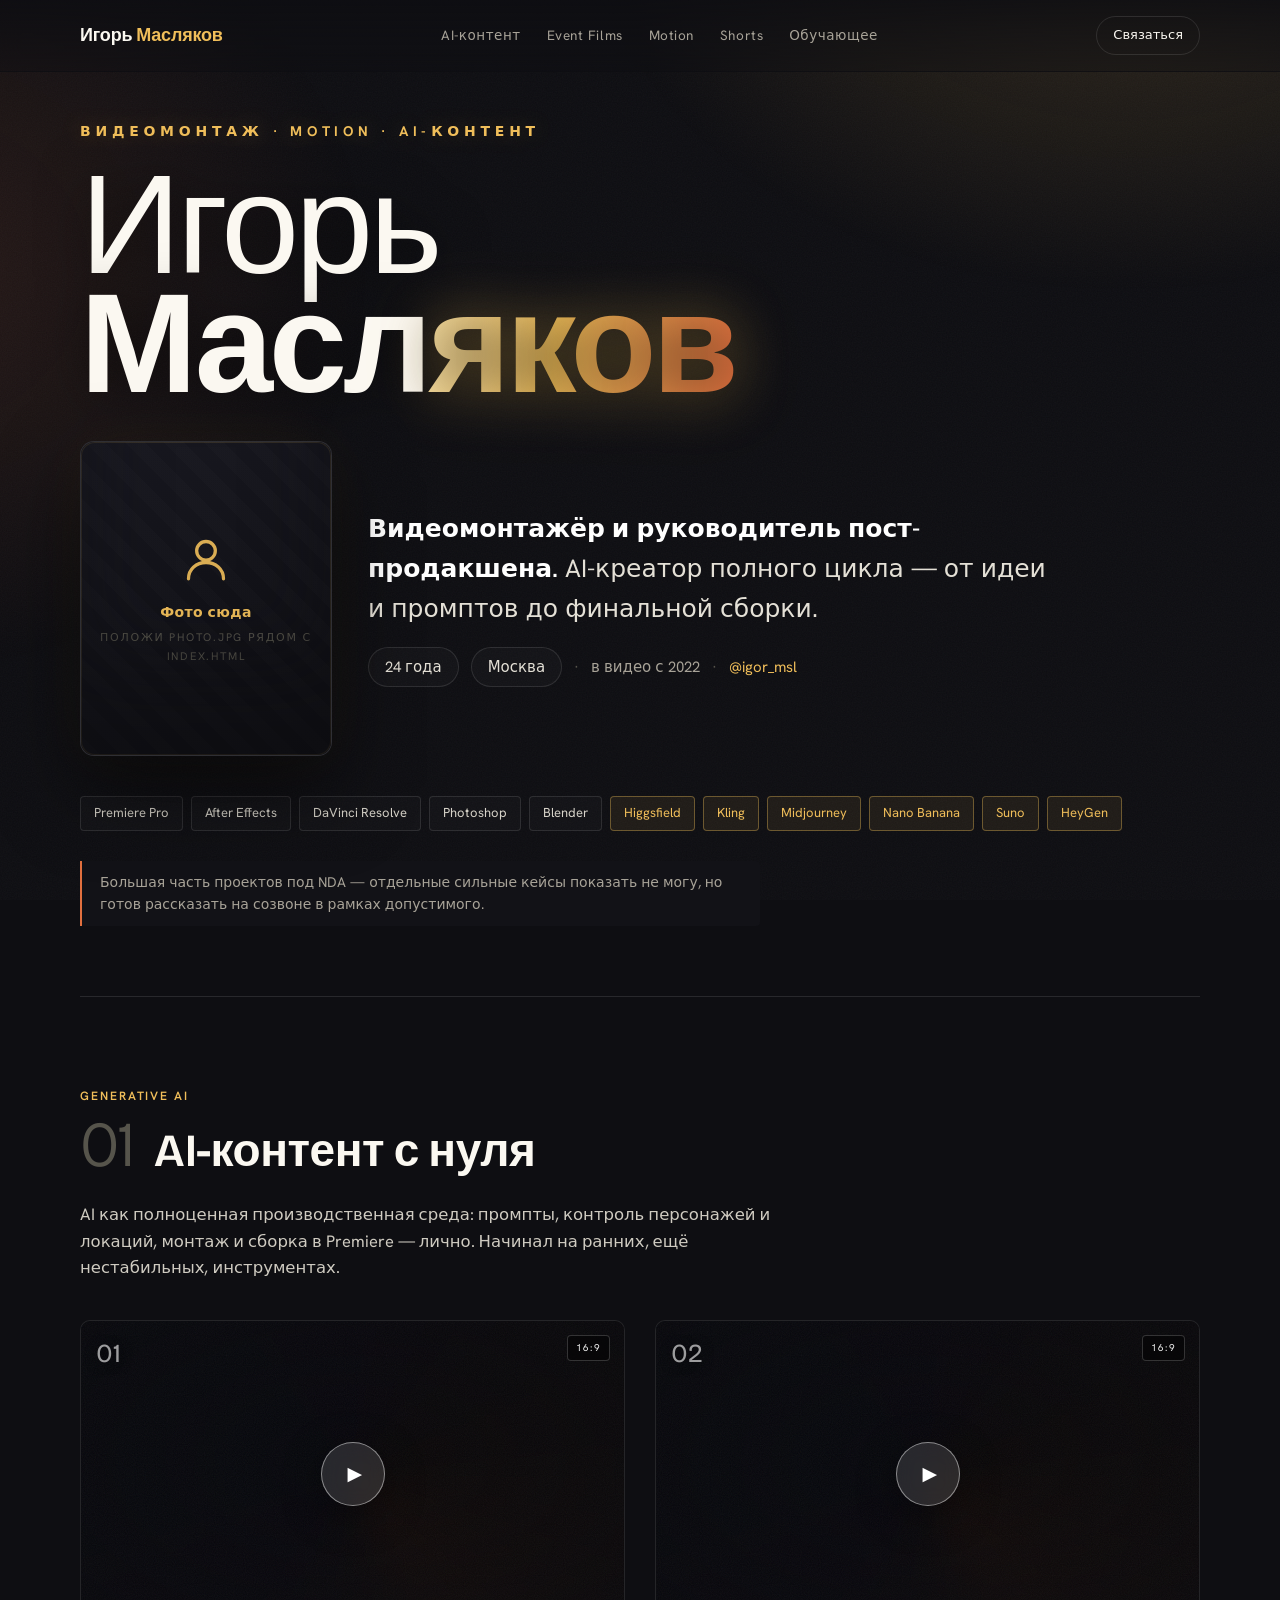
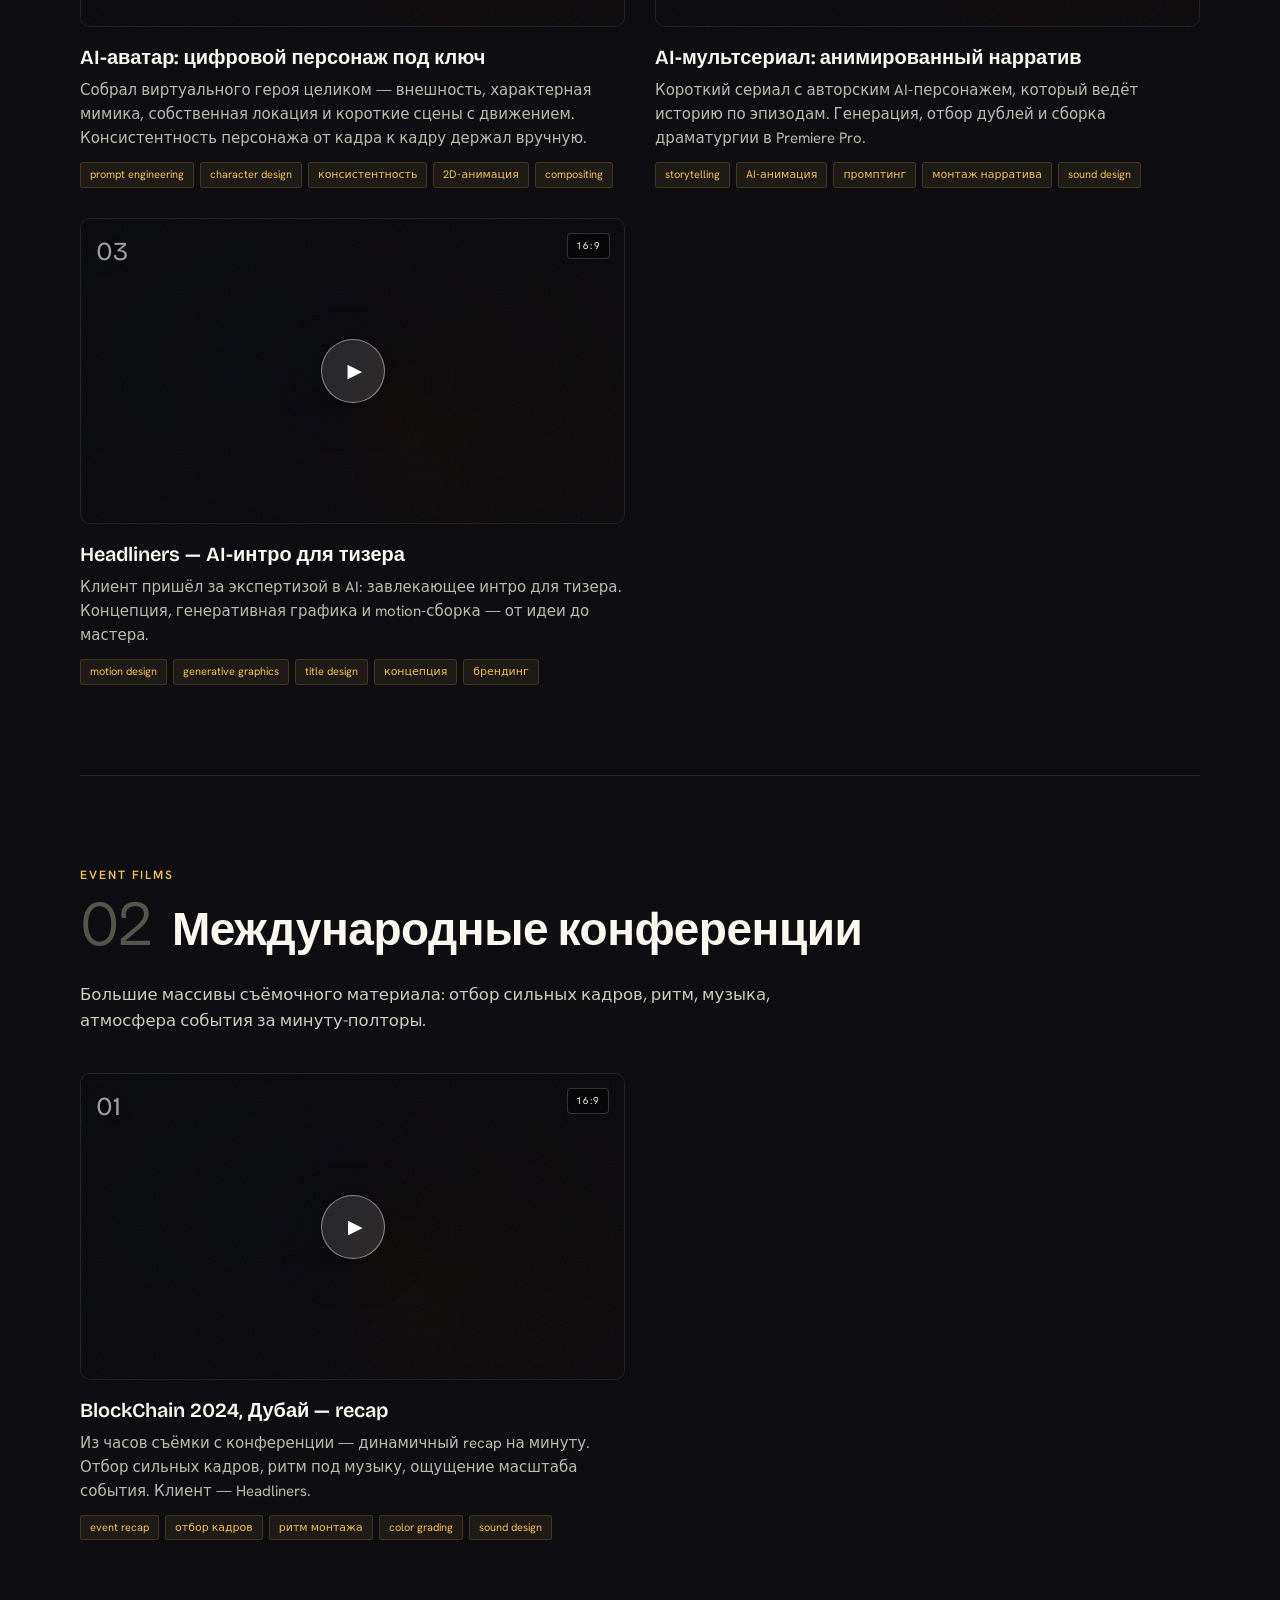
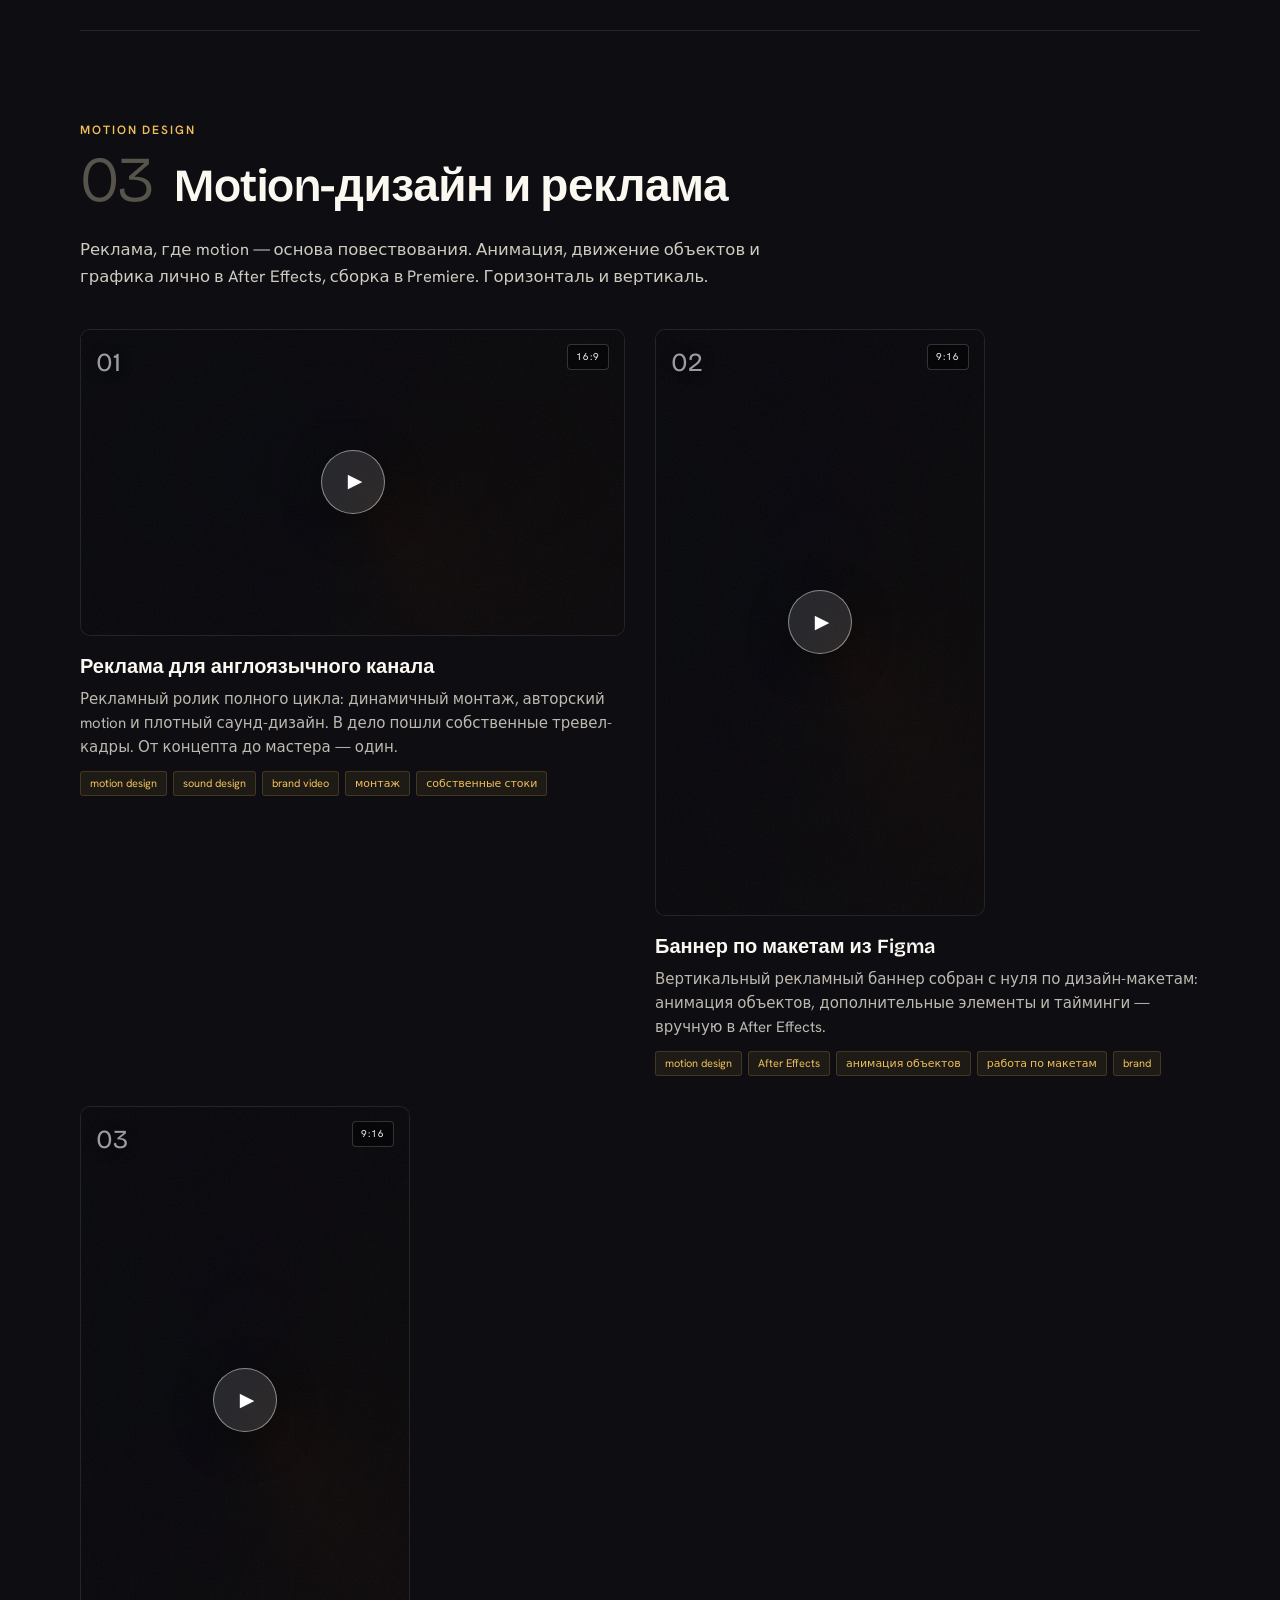
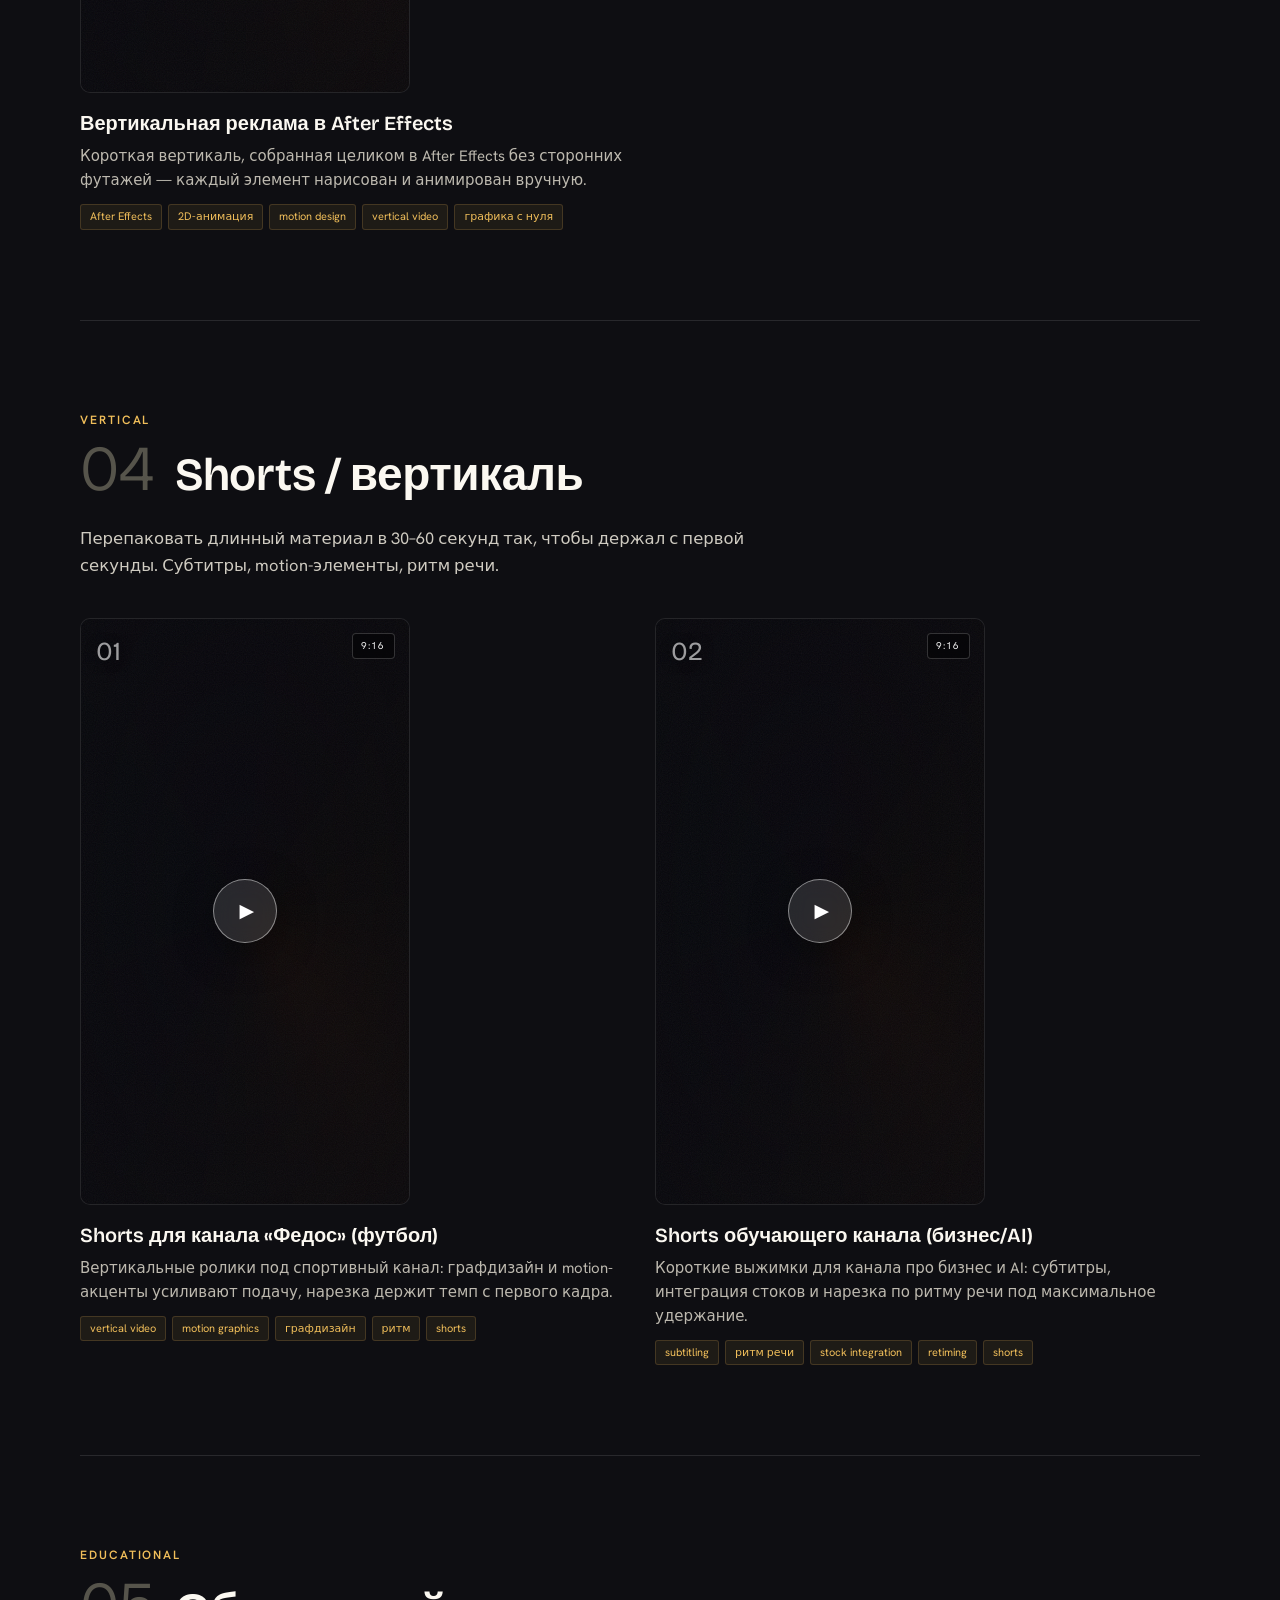
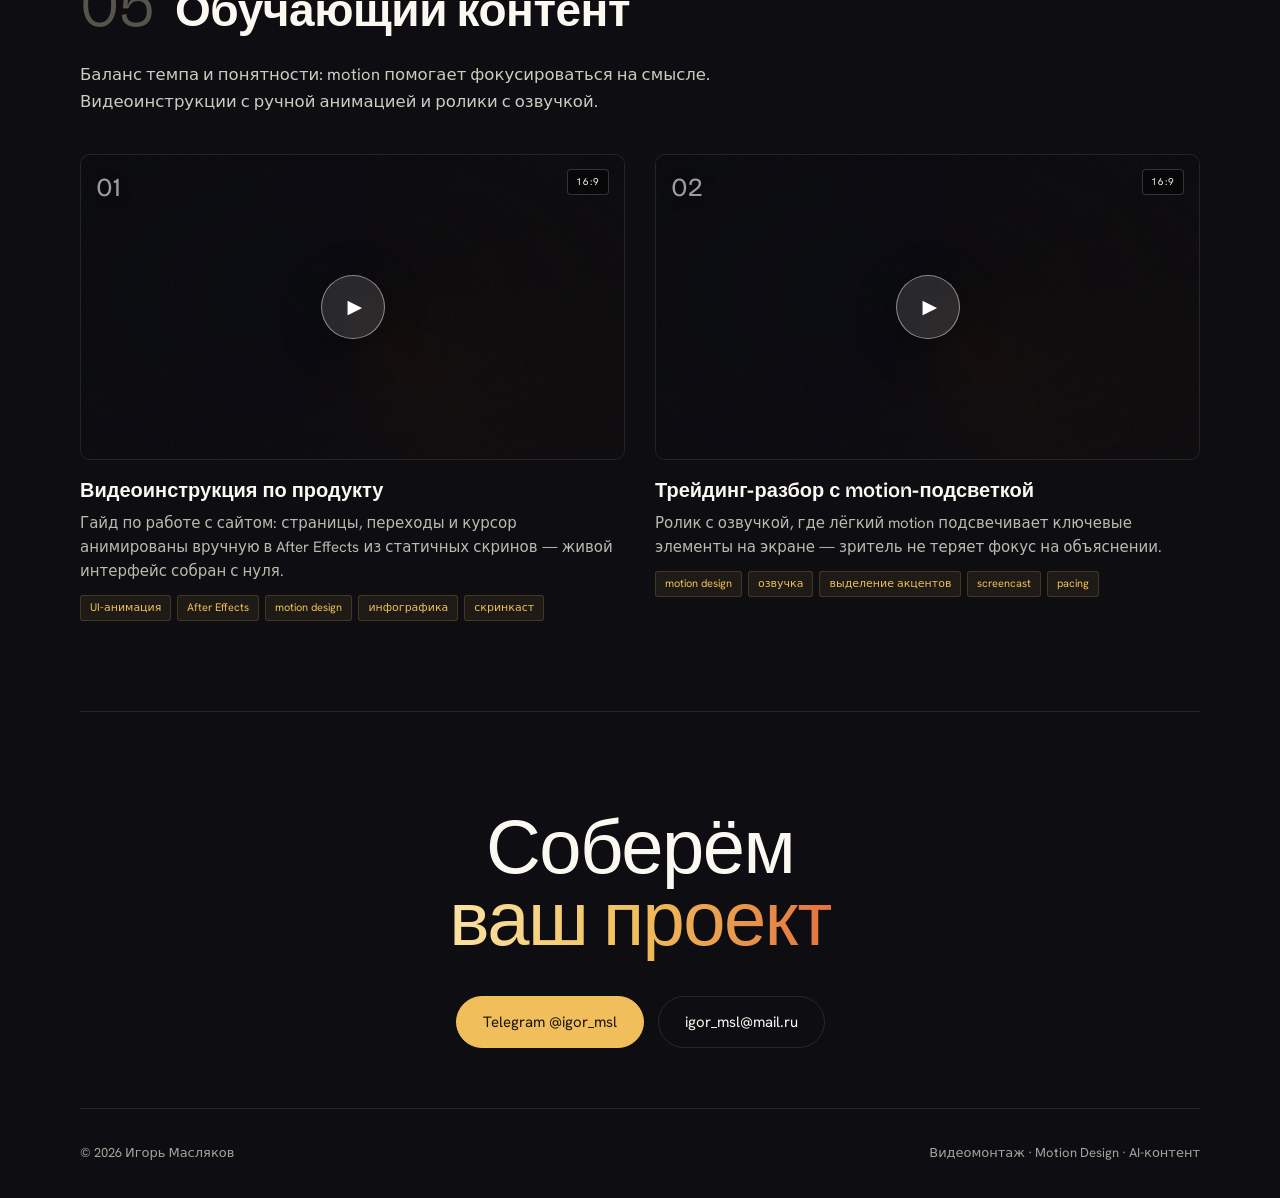
==== index.html @ f7483588 "Портфолио Игоря Маслякова — видеомонтаж, motion, AI Тёмная кинематографичная тема, VK-embed роликов " ====
<!DOCTYPE html>
<html lang="ru">
<head>
<meta charset="UTF-8">
<meta name="viewport" content="width=device-width, initial-scale=1.0">
<title>Игорь Масляков — Видеомонтаж · Motion · AI</title>
<meta name="description" content="Игорь Масляков — видеомонтажёр, руководитель пост-продакшена и AI-креатор. Showreel, AI-контент, motion-дизайн, event-films.">
<link rel="preconnect" href="https://fonts.googleapis.com">
<link rel="preconnect" href="https://fonts.gstatic.com" crossorigin>
<link href="https://fonts.googleapis.com/css2?family=Bricolage+Grotesque:opsz,wght@12..96,300..800&family=Hanken+Grotesk:wght@300;400;500;600;700&display=swap" rel="stylesheet">
<style>
  :root{
    --bg:#0E0E12; --bg2:#121217; --card:#15151b;
    --ink:#FBF8F1; --muted:#A8A398; --faint:#56544B;
    --gold:#F0BE5A; --ember:#E2703F; --line:rgba(255,255,255,.11);
    --disp:"Bricolage Grotesque",sans-serif; --sans:"Hanken Grotesk",system-ui,sans-serif;
  }
  *{margin:0;padding:0;box-sizing:border-box}
  html{scroll-behavior:smooth}
  body{background:var(--bg);color:var(--ink);font-family:var(--sans);line-height:1.6;overflow-x:hidden;-webkit-font-smoothing:antialiased}
  body::before{content:"";position:fixed;inset:0;z-index:0;pointer-events:none;
    background:radial-gradient(900px 640px at 88% -10%,rgba(240,190,90,.16),transparent 60%),radial-gradient(820px 700px at -8% 30%,rgba(226,112,63,.12),transparent 58%)}
  body::after{content:"";position:fixed;inset:0;z-index:1;pointer-events:none;opacity:.04;
    background-image:url("data:image/svg+xml,%3Csvg xmlns='http://www.w3.org/2000/svg' width='180' height='180'%3E%3Cfilter id='n'%3E%3CfeTurbulence type='fractalNoise' baseFrequency='.8' numOctaves='2'/%3E%3C/filter%3E%3Crect width='100%25' height='100%25' filter='url(%23n)'/%3E%3C/svg%3E")}
  .wrap{position:relative;z-index:2;max-width:1180px;margin:0 auto;padding:0 30px}
  a{color:inherit;text-decoration:none}

  /* nav */
  nav{position:fixed;top:0;left:0;right:0;z-index:30;backdrop-filter:blur(10px);
    background:linear-gradient(180deg,rgba(14,14,18,.86),rgba(14,14,18,.34));border-bottom:1px solid transparent;transition:.3s}
  nav.scrolled{border-bottom-color:var(--line);background:rgba(12,12,16,.9)}
  .nav-in{max-width:1180px;margin:0 auto;padding:16px 30px;display:flex;justify-content:space-between;align-items:center}
  .logo{font-family:var(--disp);font-weight:700;font-size:18px;letter-spacing:-.01em}
  .logo span{color:var(--gold)}
  .nav-links{display:flex;gap:26px;font-size:13.5px;letter-spacing:.04em;color:var(--muted)}
  .nav-links a{transition:.2s}.nav-links a:hover{color:var(--ink)}
  .nav-cta{font-size:13px;border:1px solid var(--line);padding:8px 16px;border-radius:100px;color:var(--ink);transition:.2s}
  .nav-cta:hover{background:var(--gold);color:#1a1407;border-color:var(--gold)}
  @media(max-width:780px){.nav-links{display:none}}

  /* hero */
  .hero{min-height:100vh;display:flex;flex-direction:column;justify-content:center;padding:120px 0 70px;position:relative}
  .eyebrow{font-size:14px;letter-spacing:.34em;text-transform:uppercase;color:var(--gold);font-weight:700;margin-bottom:26px;text-shadow:0 0 22px rgba(240,190,90,.3)}
  .name{font-family:var(--disp);font-weight:300;font-size:clamp(58px,11vw,150px);line-height:.84;letter-spacing:-.03em;text-shadow:0 4px 50px rgba(0,0,0,.5)}
  .name .b{display:block;font-weight:700}
  .name .b em{font-style:normal;background:linear-gradient(96deg,#FCE3A6,#F0BE5A 42%,#E2703F);-webkit-background-clip:text;background-clip:text;color:transparent;filter:drop-shadow(0 0 26px rgba(240,190,90,.4))}
  .role{margin-top:30px;font-size:clamp(18px,2.4vw,25px);color:#E4E0D6;max-width:680px}
  .role b{color:#fff;font-weight:600}
  .sub{margin-top:22px;display:flex;gap:12px;align-items:center;flex-wrap:wrap;font-size:15px;color:var(--muted)}
  .pill{border:1px solid var(--line);border-radius:100px;padding:7px 16px;color:#E4E0D6;background:rgba(255,255,255,.025)}
  .sep{color:var(--faint)}
  .stats{display:flex;gap:18px;flex-wrap:wrap;margin-top:46px}
  .stat{flex:1;min-width:200px;border:1px solid var(--line);border-left:2px solid var(--gold);border-radius:4px;padding:20px 22px;background:linear-gradient(180deg,rgba(255,255,255,.04),rgba(255,255,255,.005))}
  .stat .n{font-family:var(--disp);font-weight:700;font-size:40px;line-height:1;letter-spacing:-.02em}
  .stat .n span{background:linear-gradient(96deg,#FCE3A6,#F0BE5A);-webkit-background-clip:text;background-clip:text;color:transparent}
  .stat .c{margin-top:9px;font-size:14px;color:var(--muted);line-height:1.4}
  .tools{display:flex;flex-wrap:wrap;gap:8px;margin-top:40px}
  .tools .t{font-size:13px;color:#D6D2C8;border:1px solid var(--line);border-radius:4px;padding:6px 13px;background:rgba(255,255,255,.02)}
  .tools .t.ai{color:var(--gold);border-color:rgba(240,190,90,.36);background:rgba(240,190,90,.08)}

  /* portrait */
  .id-row{display:flex;gap:36px;align-items:center;margin-top:36px}
  @media(max-width:680px){.id-row{flex-direction:column;align-items:flex-start;gap:24px}}
  .hero-portrait{position:relative;flex:none;width:252px;aspect-ratio:4/5;border-radius:14px;overflow:hidden;
    border:1px solid var(--line);background:var(--card);
    box-shadow:0 34px 80px rgba(0,0,0,.55), 0 0 60px rgba(240,190,90,.06)}
  .hero-portrait::after{content:"";position:absolute;inset:0;z-index:3;pointer-events:none;border-radius:14px;
    box-shadow:inset 0 -90px 80px rgba(14,14,18,.5), inset 0 0 0 1px rgba(240,190,90,.13)}
  .hero-portrait img{position:absolute;inset:0;z-index:2;width:100%;height:100%;object-fit:cover}
  .portrait-ph{position:absolute;inset:0;z-index:1;display:flex;flex-direction:column;align-items:center;justify-content:center;gap:14px;
    background:repeating-linear-gradient(45deg,rgba(255,255,255,.013) 0 14px,transparent 14px 28px),linear-gradient(160deg,#181820,#0d0d11)}
  .portrait-ph svg{width:56px;height:56px;stroke:var(--gold);opacity:.9}
  .portrait-ph .pl{text-align:center;font-size:11px;letter-spacing:.16em;text-transform:uppercase;color:var(--faint);line-height:1.7}
  .portrait-ph .pl b{display:block;color:var(--gold);font-weight:600;letter-spacing:.03em;text-transform:none;font-size:14px;margin-bottom:3px}
  .id-meta{flex:1}
  .id-meta .role{margin-top:0}
  .id-meta .sub{margin-top:18px}

  /* sections */
  .section{padding:90px 0;border-top:1px solid var(--line)}
  .sec-head{display:flex;align-items:baseline;gap:20px;margin-bottom:14px}
  .sec-num{font-family:var(--disp);font-weight:300;font-size:clamp(34px,6vw,64px);color:var(--faint);line-height:.8}
  .sec-title{font-family:var(--disp);font-weight:600;font-size:clamp(26px,4.4vw,46px);letter-spacing:-.01em}
  .sec-desc{color:#CFCBC1;max-width:720px;font-size:16.5px;margin-bottom:40px}
  .sec-cat{font-size:12px;letter-spacing:.16em;text-transform:uppercase;color:var(--gold);margin-bottom:8px;font-weight:600}

  /* work grid */
  .grid{display:grid;grid-template-columns:repeat(2,1fr);gap:30px}
  @media(max-width:780px){.grid{grid-template-columns:1fr}}
  .work{display:flex;flex-direction:column}
  .work.tall{grid-row:span 1}
  .frame{position:relative;border:1px solid var(--line);border-radius:10px;overflow:hidden;background:#0a0a0e;aspect-ratio:16/9}
  .frame.v{aspect-ratio:9/16;max-width:330px}
  .frame iframe{position:absolute;inset:0;width:100%;height:100%;border:0;z-index:7}
  /* premium placeholder — Aurora + живой ambient-клип, видно что там видео */
  .frame .amb{position:absolute;inset:0;z-index:1;width:100%;height:100%;object-fit:cover;opacity:.62;filter:saturate(1.05) contrast(1.02)}
  .frame .aurora{position:absolute;inset:-45%;z-index:2;filter:saturate(1.35) blur(12px);opacity:.55;mix-blend-mode:soft-light;
    background:conic-gradient(from 0deg at 50% 50%,#3a2150,#6a3a20,#b8823a,#3a2150,#1e3a52,#3a2150);animation:spin 17s linear infinite}
  .frame .veil{position:absolute;inset:0;z-index:3;background:radial-gradient(72% 72% at 50% 46%,transparent,rgba(8,8,12,.66))}
  .frame .grain{position:absolute;inset:0;z-index:4;pointer-events:none;opacity:.06;
    background-image:url("data:image/svg+xml,%3Csvg xmlns='http://www.w3.org/2000/svg' width='160' height='160'%3E%3Cfilter id='n'%3E%3CfeTurbulence type='fractalNoise' baseFrequency='.9' numOctaves='2'/%3E%3C/filter%3E%3Crect width='100%25' height='100%25' filter='url(%23n)'/%3E%3C/svg%3E")}
  .frame .pnum{position:absolute;top:12px;left:15px;z-index:5;font-family:var(--disp);font-size:26px;color:rgba(255,255,255,.6);text-shadow:0 2px 12px rgba(0,0,0,.55)}
  .frame .badge{position:absolute;top:14px;right:14px;z-index:5;display:flex;gap:6px}
  .frame .badge span{font-size:10px;letter-spacing:.12em;text-transform:uppercase;color:#eee;background:rgba(0,0,0,.42);backdrop-filter:blur(6px);border:1px solid rgba(255,255,255,.18);padding:4px 8px;border-radius:4px}
  .frame .badge .q{color:var(--gold);border-color:rgba(240,190,90,.42)}
  .frame .play{position:absolute;top:50%;left:50%;transform:translate(-50%,-50%);z-index:5}
  .frame .play .ring{width:64px;height:64px;border-radius:50%;display:grid;place-items:center;
    background:rgba(255,255,255,.12);backdrop-filter:blur(10px);border:1px solid rgba(255,255,255,.46);box-shadow:0 10px 40px rgba(0,0,0,.4);transition:.4s}
  .frame .play .tri{color:#fff;font-size:19px;margin-left:4px}
  .work:hover .frame .play .ring{transform:scale(1.08);box-shadow:0 12px 52px rgba(240,190,90,.38);border-color:rgba(240,190,90,.72)}
  @keyframes spin{to{transform:rotate(1turn)}}
  .w-title{font-family:var(--disp);font-weight:600;font-size:20px;margin-top:18px;line-height:1.25}
  .w-note{color:#BDB9AF;font-size:15px;margin-top:8px}
  .w-tags{display:flex;flex-wrap:wrap;gap:6px;margin-top:12px}
  .w-tags span{font-size:11px;color:var(--gold);background:rgba(240,190,90,.07);border:1px solid rgba(240,190,90,.18);padding:3px 9px;border-radius:3px}

  /* contact */
  .contact{padding:100px 0 60px;border-top:1px solid var(--line);text-align:center}
  .contact .big{font-family:var(--disp);font-weight:300;font-size:clamp(34px,7vw,76px);line-height:.95;letter-spacing:-.02em}
  .contact .big em{font-style:normal;background:linear-gradient(96deg,#FCE3A6,#F0BE5A,#E2703F);-webkit-background-clip:text;background-clip:text;color:transparent}
  .contact .links{display:flex;gap:14px;justify-content:center;flex-wrap:wrap;margin-top:40px}
  .contact .links a{border:1px solid var(--line);border-radius:100px;padding:13px 26px;font-size:15px;transition:.2s}
  .contact .links a:hover{background:var(--ink);color:#111;border-color:var(--ink)}
  .contact .links a.primary{background:var(--gold);color:#1a1407;border-color:var(--gold)}
  .contact .links a.primary:hover{filter:brightness(1.08)}
  footer{padding:34px 0;border-top:1px solid var(--line);display:flex;justify-content:space-between;flex-wrap:wrap;gap:12px;color:var(--muted);font-size:13px}

  /* reveal */
  .rv{opacity:0;transform:translateY(26px);transition:opacity .7s ease,transform .7s ease}
  .rv.in{opacity:1;transform:none}
  .nda{margin-top:30px;font-size:14px;color:var(--muted);border-left:2px solid var(--ember);padding:10px 18px;background:var(--bg2);border-radius:0 4px 4px 0;max-width:680px}
</style>
</head>
<body>

<nav id="nav">
  <div class="nav-in">
    <a href="#top" class="logo">Игорь <span>Масляков</span></a>
    <div class="nav-links">
      <a href="#ai">AI-контент</a>
      <a href="#event">Event Films</a>
      <a href="#motion">Motion</a>
      <a href="#shorts">Shorts</a>
      <a href="#edu">Обучающее</a>
    </div>
    <a href="#contact" class="nav-cta">Связаться</a>
  </div>
</nav>

<div class="wrap" id="top">

  <!-- ============ HERO ============ -->
  <header class="hero">
    <div class="eyebrow rv">Видеомонтаж · Motion · AI-контент</div>
    <h1 class="name rv">Игорь<span class="b">Масл<em>яков</em></span></h1>
    <div class="id-row rv">
      <div class="hero-portrait">
        <img src="photo.jpg" alt="Игорь Масляков" onerror="this.style.display='none'">
        <div class="portrait-ph">
          <svg viewBox="0 0 24 24" fill="none" stroke-width="1.4" stroke-linecap="round" stroke-linejoin="round"><circle cx="12" cy="8.5" r="4"/><path d="M4.5 20.5c0-4.2 3.4-7 7.5-7s7.5 2.8 7.5 7"/></svg>
          <div class="pl"><b>Фото сюда</b>положи photo.jpg рядом с index.html</div>
        </div>
      </div>
      <div class="id-meta">
        <p class="role"><b>Видеомонтажёр и руководитель пост-продакшена.</b> AI-креатор полного цикла — от идеи и промптов до финальной сборки.</p>
        <div class="sub">
          <span class="pill">24 года</span>
          <span class="pill">Москва</span>
          <span class="sep">·</span><span>в видео с 2022</span>
          <span class="sep">·</span><a href="https://t.me/igor_msl" target="_blank" rel="noopener" style="color:var(--gold)">@igor_msl</a>
        </div>
      </div>
    </div>
    <div class="tools rv">
      <span class="t">Premiere Pro</span><span class="t">After Effects</span><span class="t">DaVinci Resolve</span><span class="t">Photoshop</span><span class="t">Blender</span>
      <span class="t ai">Higgsfield</span><span class="t ai">Kling</span><span class="t ai">Midjourney</span><span class="t ai">Nano Banana</span><span class="t ai">Suno</span><span class="t ai">HeyGen</span>
    </div>
    <div class="nda rv">Большая часть проектов под NDA — отдельные сильные кейсы показать не могу, но готов рассказать на созвоне в рамках допустимого.</div>
  </header>

  <main id="work-root"></main>

  <!-- ============ CONTACT ============ -->
  <section class="contact rv" id="contact">
    <div class="big">Соберём<br><em>ваш проект</em></div>
    <div class="links">
      <a href="https://t.me/igor_msl" class="primary" target="_blank">Telegram @igor_msl</a>
      <a href="mailto:igor_msl@mail.ru">igor_msl@mail.ru</a>
    </div>
  </section>

  <footer>
    <span>© 2026 Игорь Масляков</span>
    <span>Видеомонтаж · Motion Design · AI-контент</span>
  </footer>
</div>

<script>
/* ============================================================
   КАК ПОДСТАВИТЬ СВОИ ВИДЕО:
   У каждой работы есть поле  vk: ''
   Возьми ссылку VK-клипа vkvideo.ru/clip-202210095_XXXX — нужны последние ЦИФРЫ XXXX
   (пример: clip-202210095_456239027 → 456239027)
   и впиши их в кавычки:  vk: '456239027'
   Пустое поле = красивая заглушка с кнопкой ▶.
   ============================================================ */
const CLIPS = ['clips/1.mp4']; // добавить остальные: 'clips/2.mp4','clips/3.mp4'... когда файлы будут на VPS
const rndClip = () => CLIPS[Math.floor(Math.random()*CLIPS.length)];
const VK_OID = '-202210095'; // владелец VK-клипов (группа CMSL)
const SECTIONS = [
  { id:'ai', num:'01', cat:'Generative AI', title:'AI-контент с нуля',
    desc:'AI как полноценная производственная среда: промпты, контроль персонажей и локаций, монтаж и сборка в Premiere — лично. Начинал на ранних, ещё нестабильных, инструментах.',
    works:[
      {num:'01', title:'AI-аватар: цифровой персонаж под ключ', note:'Собрал виртуального героя целиком — внешность, характерная мимика, собственная локация и короткие сцены с движением. Консистентность персонажа от кадра к кадру держал вручную.', fmt:'16:9', vk:'456239027', tags:['prompt engineering','character design','консистентность','2D-анимация','compositing']},
      {num:'02', title:'AI-мультсериал: анимированный нарратив', note:'Короткий сериал с авторским AI-персонажем, который ведёт историю по эпизодам. Генерация, отбор дублей и сборка драматургии в Premiere Pro.', fmt:'16:9', vk:'456239031', tags:['storytelling','AI-анимация','промптинг','монтаж нарратива','sound design']},
      {num:'03', title:'Headliners — AI-интро для тизера', note:'Клиент пришёл за экспертизой в AI: завлекающее интро для тизера. Концепция, генеративная графика и motion-сборка — от идеи до мастера.', fmt:'16:9', vk:'456239034', tags:['motion design','generative graphics','title design','концепция','брендинг']},
    ]},
  { id:'event', num:'02', cat:'Event Films', title:'Международные конференции',
    desc:'Большие массивы съёмочного материала: отбор сильных кадров, ритм, музыка, атмосфера события за минуту-полторы.',
    works:[
      {num:'01', title:'BlockChain 2024, Дубай — recap', note:'Из часов съёмки с конференции — динамичный recap на минуту. Отбор сильных кадров, ритм под музыку, ощущение масштаба события. Клиент — Headliners.', fmt:'16:9', vk:'456239019', tags:['event recap','отбор кадров','ритм монтажа','color grading','sound design']},
    ]},
  { id:'motion', num:'03', cat:'Motion Design', title:'Motion-дизайн и реклама',
    desc:'Реклама, где motion — основа повествования. Анимация, движение объектов и графика лично в After Effects, сборка в Premiere. Горизонталь и вертикаль.',
    works:[
      {num:'01', title:'Реклама для англоязычного канала', note:'Рекламный ролик полного цикла: динамичный монтаж, авторский motion и плотный саунд-дизайн. В дело пошли собственные тревел-кадры. От концепта до мастера — один.', fmt:'16:9', vk:'456239032', tags:['motion design','sound design','brand video','монтаж','собственные стоки']},
      {num:'02', title:'Баннер по макетам из Figma', note:'Вертикальный рекламный баннер собран с нуля по дизайн-макетам: анимация объектов, дополнительные элементы и тайминги — вручную в After Effects.', fmt:'9:16', vk:'456239026', tags:['motion design','After Effects','анимация объектов','работа по макетам','brand']},
      {num:'03', title:'Вертикальная реклама в After Effects', note:'Короткая вертикаль, собранная целиком в After Effects без сторонних футажей — каждый элемент нарисован и анимирован вручную.', fmt:'9:16', vk:'456239024', tags:['After Effects','2D-анимация','motion design','vertical video','графика с нуля']},
    ]},
  { id:'shorts', num:'04', cat:'Vertical', title:'Shorts / вертикаль',
    desc:'Перепаковать длинный материал в 30–60 секунд так, чтобы держал с первой секунды. Субтитры, motion-элементы, ритм речи.',
    works:[
      {num:'01', title:'Shorts для канала «Федос» (футбол)', note:'Вертикальные ролики под спортивный канал: графдизайн и motion-акценты усиливают подачу, нарезка держит темп с первого кадра.', fmt:'9:16', vk:'456239037', tags:['vertical video','motion graphics','графдизайн','ритм','shorts']},
      {num:'02', title:'Shorts обучающего канала (бизнес/AI)', note:'Короткие выжимки для канала про бизнес и AI: субтитры, интеграция стоков и нарезка по ритму речи под максимальное удержание.', fmt:'9:16', vk:'456239025', tags:['subtitling','ритм речи','stock integration','retiming','shorts']},
    ]},
  { id:'edu', num:'05', cat:'Educational', title:'Обучающий контент',
    desc:'Баланс темпа и понятности: motion помогает фокусироваться на смысле. Видеоинструкции с ручной анимацией и ролики с озвучкой.',
    works:[
      {num:'01', title:'Видеоинструкция по продукту', note:'Гайд по работе с сайтом: страницы, переходы и курсор анимированы вручную в After Effects из статичных скринов — живой интерфейс собран с нуля.', fmt:'16:9', vk:'456239036', tags:['UI-анимация','After Effects','motion design','инфографика','скринкаст']},
      {num:'02', title:'Трейдинг-разбор с motion-подсветкой', note:'Ролик с озвучкой, где лёгкий motion подсвечивает ключевые элементы на экране — зритель не теряет фокус на объяснении.', fmt:'16:9', vk:'456239018', tags:['motion design','озвучка','выделение акцентов','screencast','pacing']},
    ]},
];

function media(w){
  const v = (w.fmt==='9:16') ? ' v' : '';
  if(w.vimeo){
    return `<div class="frame${v}"><iframe src="https://player.vimeo.com/video/${w.vimeo}?title=0&byline=0&portrait=0&dnt=1" allow="autoplay; fullscreen; picture-in-picture" allowfullscreen loading="lazy"></iframe></div>`;
  }
  return `<div class="frame ph${v}" data-vk="${w.vk||''}">
    <video class="amb" src="${rndClip()}" autoplay muted loop playsinline preload="metadata"></video>
    <div class="aurora"></div><div class="veil"></div><div class="grain"></div>
    <span class="pnum">${w.num}</span>
    <div class="badge"><span>${w.fmt}</span></div>
    <div class="play"><div class="ring"><span class="tri">▶</span></div></div>
  </div>`;
}
function workCard(w){
  return `<article class="work rv">${media(w)}<h3 class="w-title">${w.title}</h3><p class="w-note">${w.note}</p><div class="w-tags">${w.tags.map(t=>`<span>${t}</span>`).join('')}</div></article>`;
}
function sectionHtml(s){
  return `<section class="section" id="${s.id}">
    <div class="sec-cat rv">${s.cat}</div>
    <div class="sec-head rv"><span class="sec-num">${s.num}</span><h2 class="sec-title">${s.title}</h2></div>
    <p class="sec-desc rv">${s.desc}</p>
    <div class="grid">${s.works.map(workCard).join('')}</div>
  </section>`;
}
document.getElementById('work-root').innerHTML = SECTIONS.map(sectionHtml).join('');

/* ambient clips — крутятся как муteд-гифки; вне зоны видимости пауза (производительность) */
const vio=new IntersectionObserver(es=>es.forEach(e=>{const v=e.target;if(e.isIntersecting){v.play().catch(()=>{})}else{v.pause()}}),{threshold:0,rootMargin:'400px 0px'});
document.querySelectorAll('video.amb').forEach(v=>vio.observe(v));

/* клик по карточке — в этой же рамке открывается VK-ролик (автоплей, со звуком) */
document.querySelectorAll('.frame.ph[data-vk]').forEach(f=>{
  const id=f.getAttribute('data-vk'); if(!id){return;}
  f.style.cursor='pointer';
  f.addEventListener('click',()=>{
    const a=f.querySelector('video.amb'); if(a){a.pause();}
    f.innerHTML='<iframe src="https://vk.com/video_ext.php?oid='+VK_OID+'&id='+id+'&hd=2&autoplay=1" allow="autoplay; encrypted-media; fullscreen; picture-in-picture" allowfullscreen frameborder="0" style="position:absolute;inset:0;width:100%;height:100%;border:0;z-index:9"></iframe>';
  },{once:true});
});

/* nav scroll state */
const nav=document.getElementById('nav');
addEventListener('scroll',()=>{nav.classList.toggle('scrolled',scrollY>40)});

/* reveal on scroll */
const io=new IntersectionObserver(es=>es.forEach(e=>{if(e.isIntersecting){e.target.classList.add('in');io.unobserve(e.target)}}),{threshold:.12});
document.querySelectorAll('.rv').forEach((el,i)=>{io.observe(el)});
/* stagger hero */
document.querySelectorAll('.hero .rv').forEach((el,i)=>{el.style.transitionDelay=(i*0.08)+'s'});
</script>
</body>
</html>
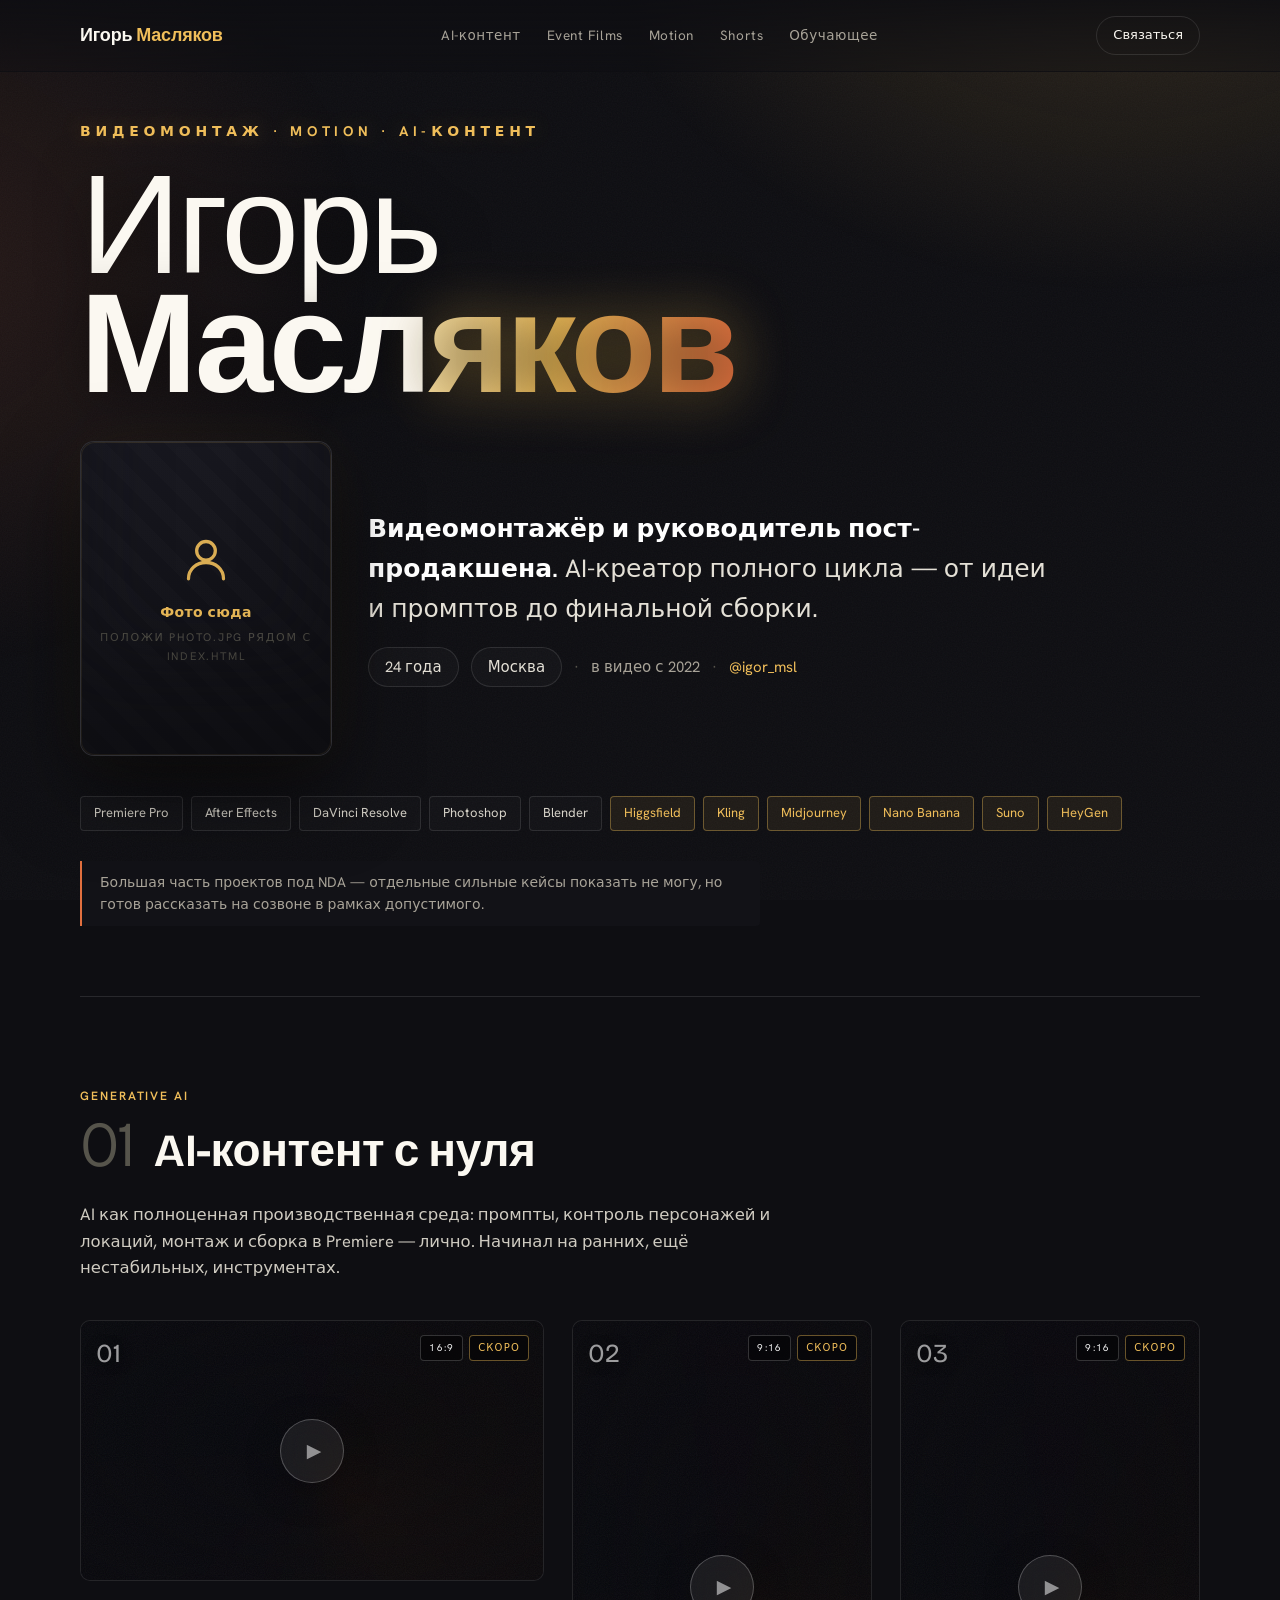
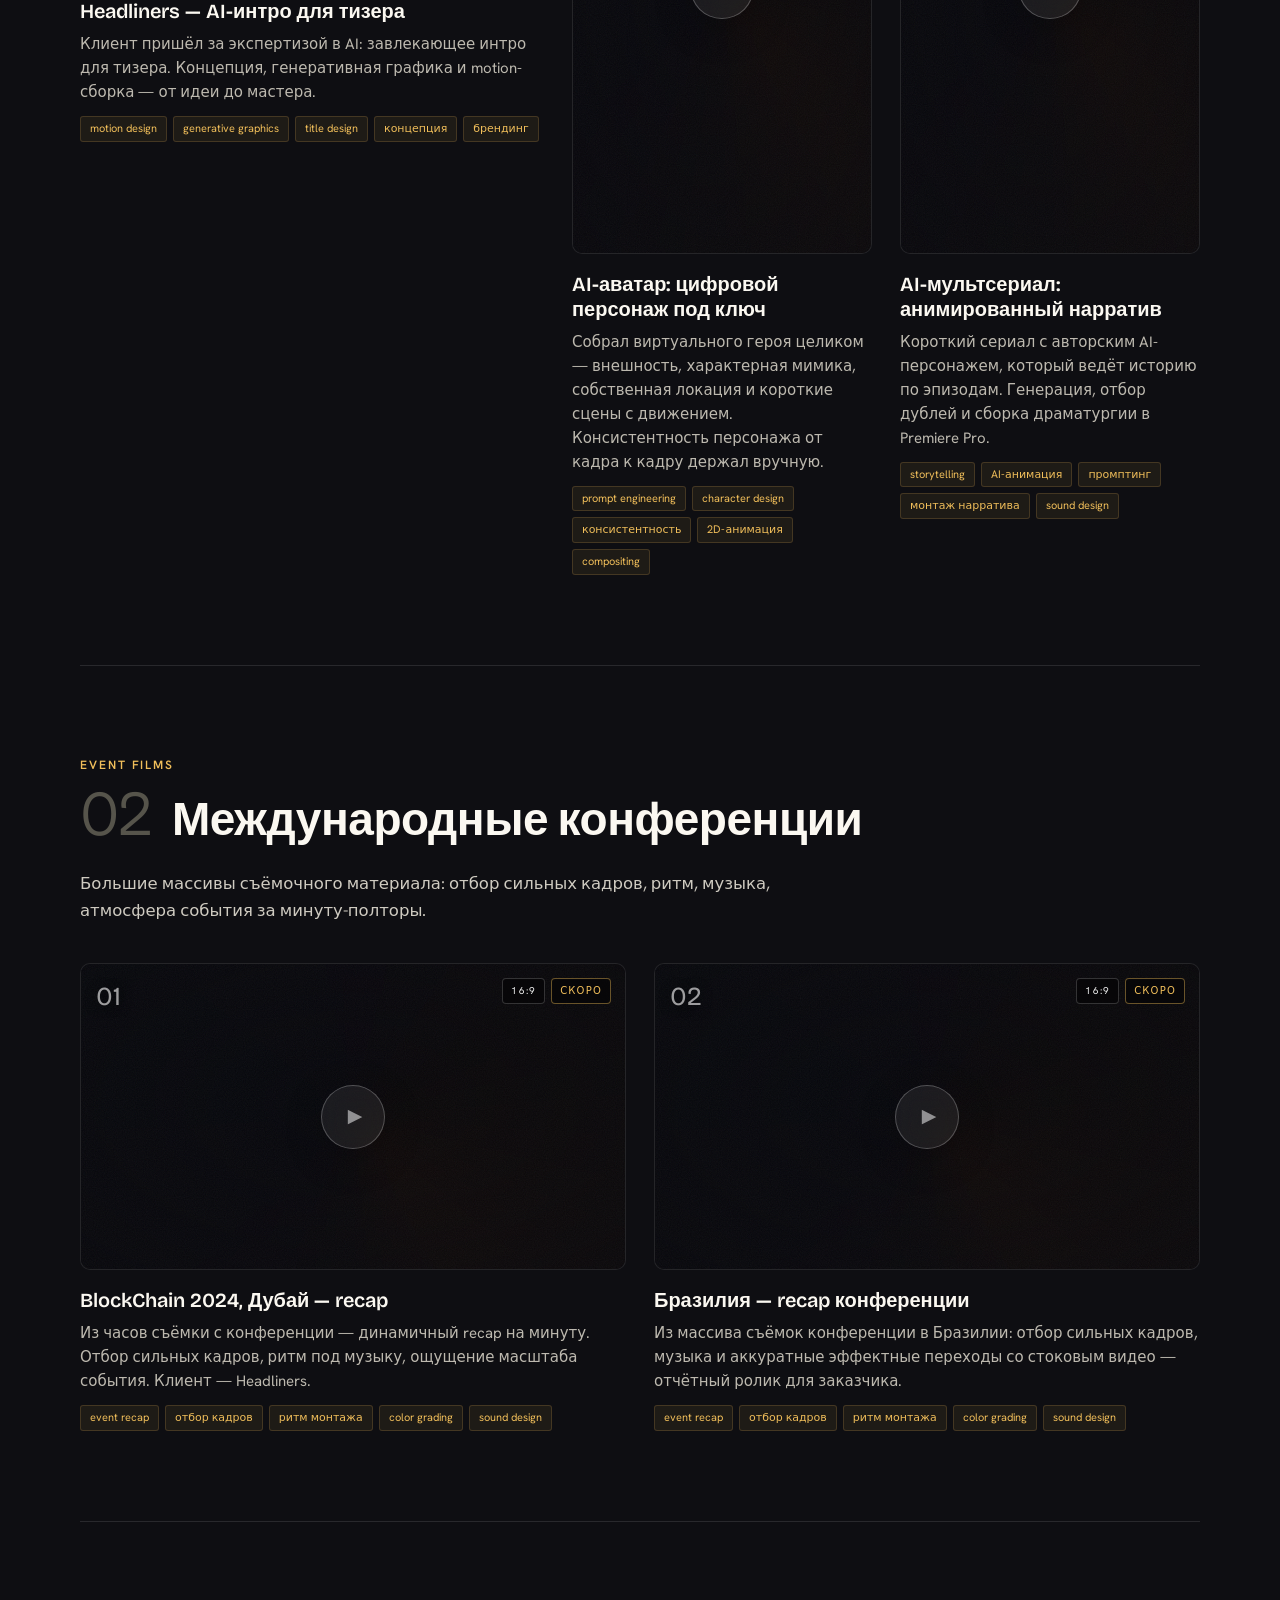
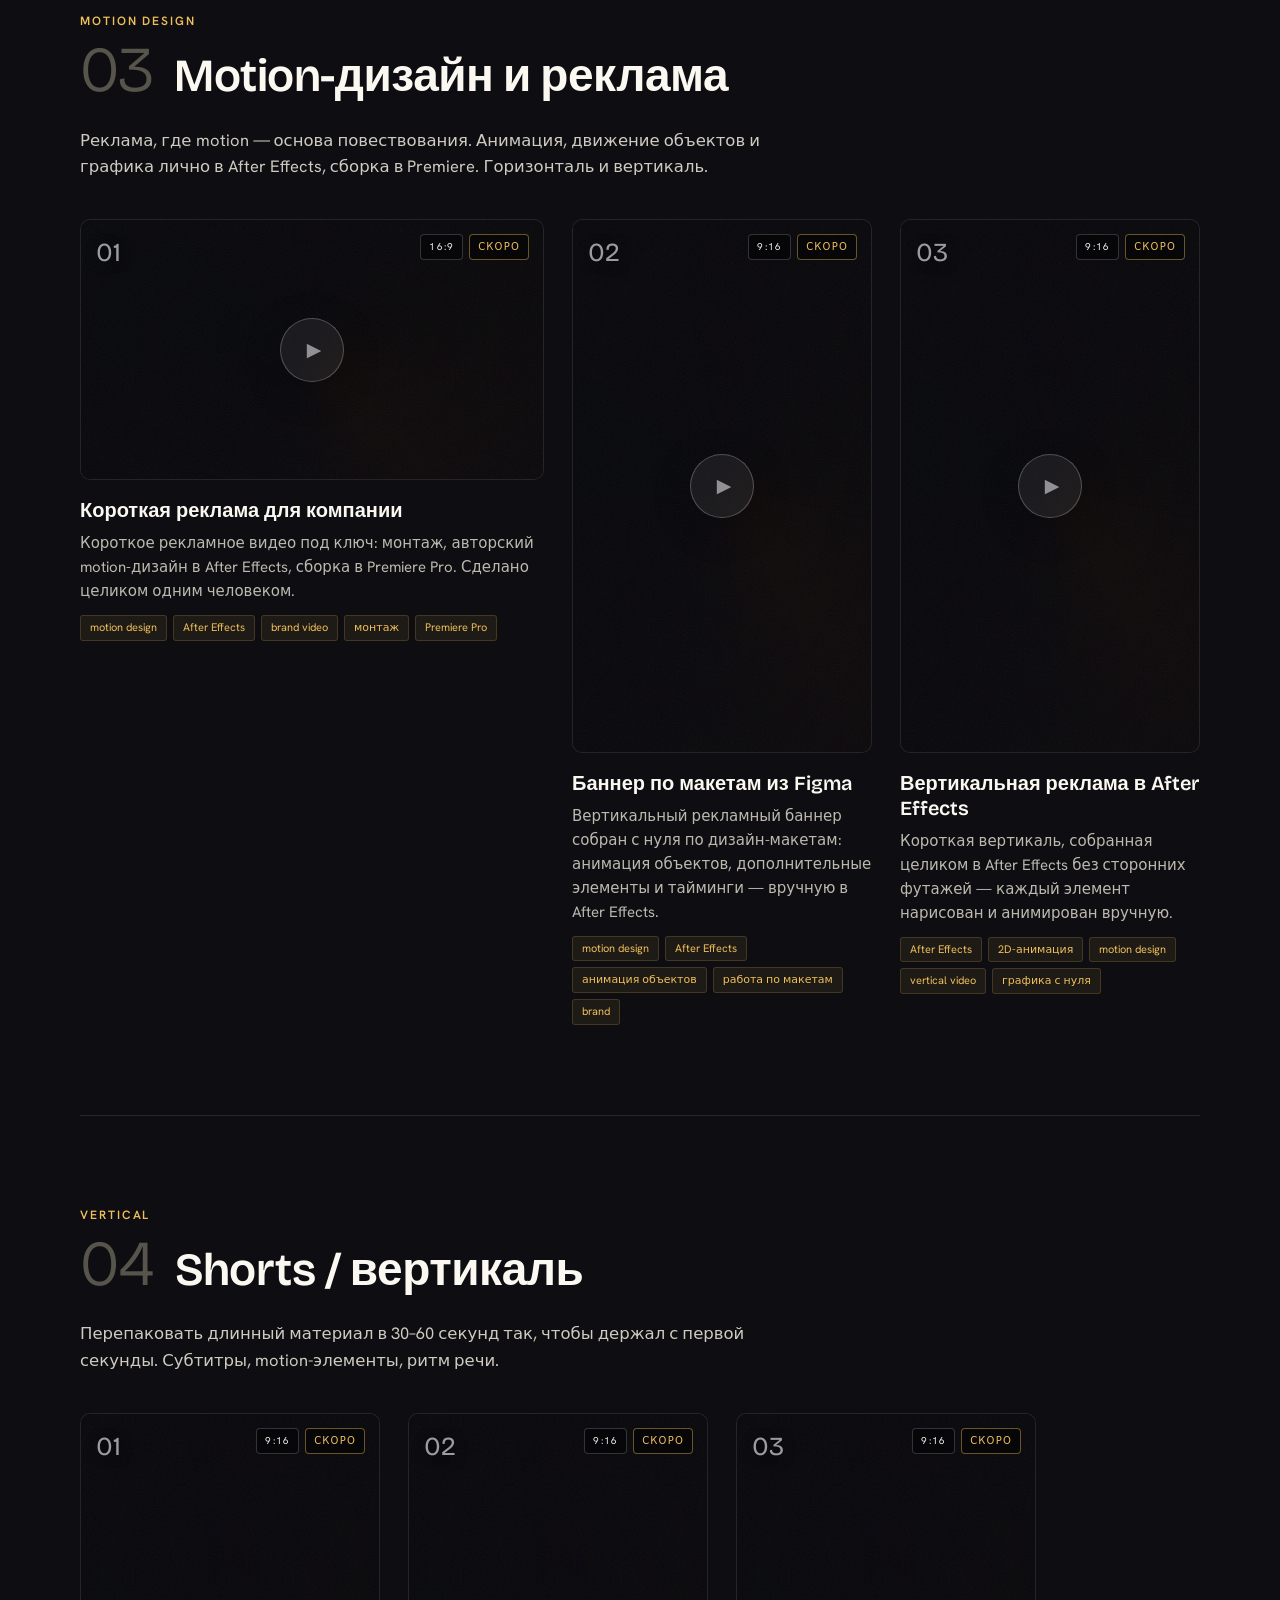
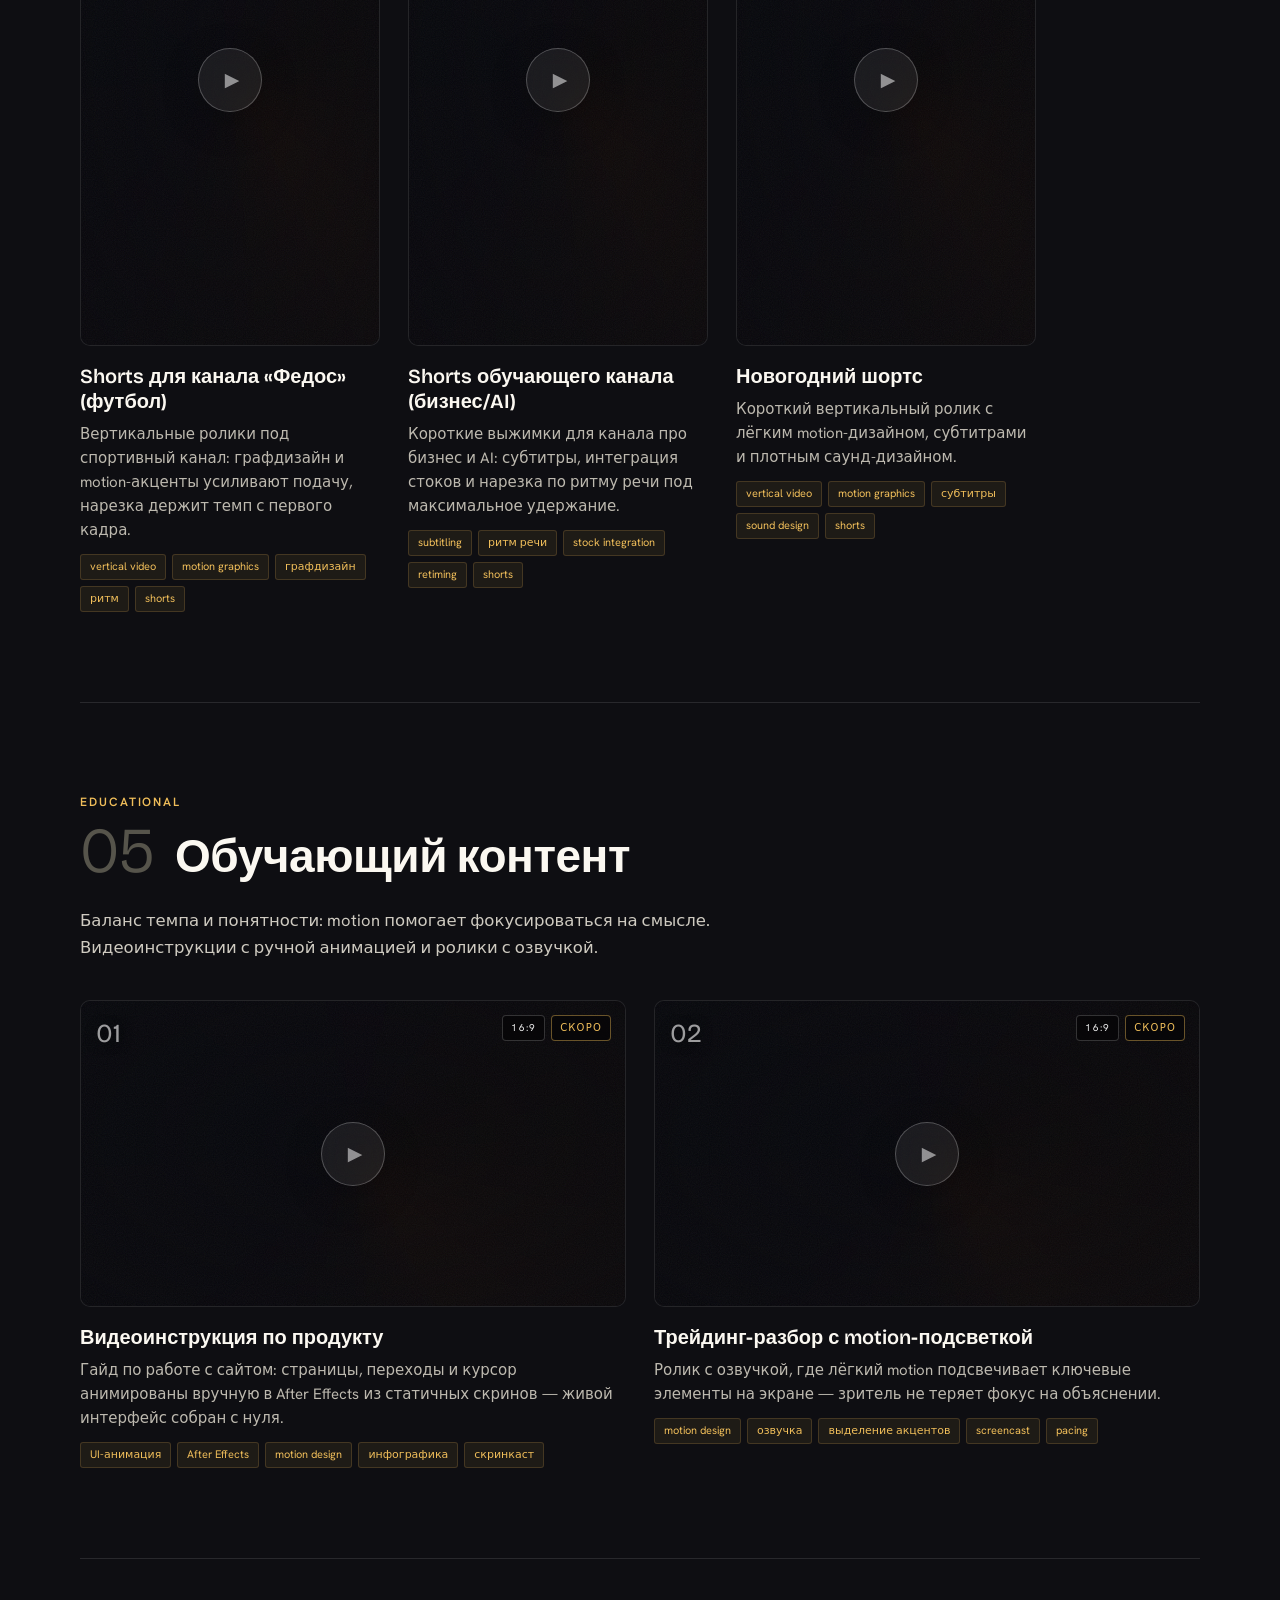
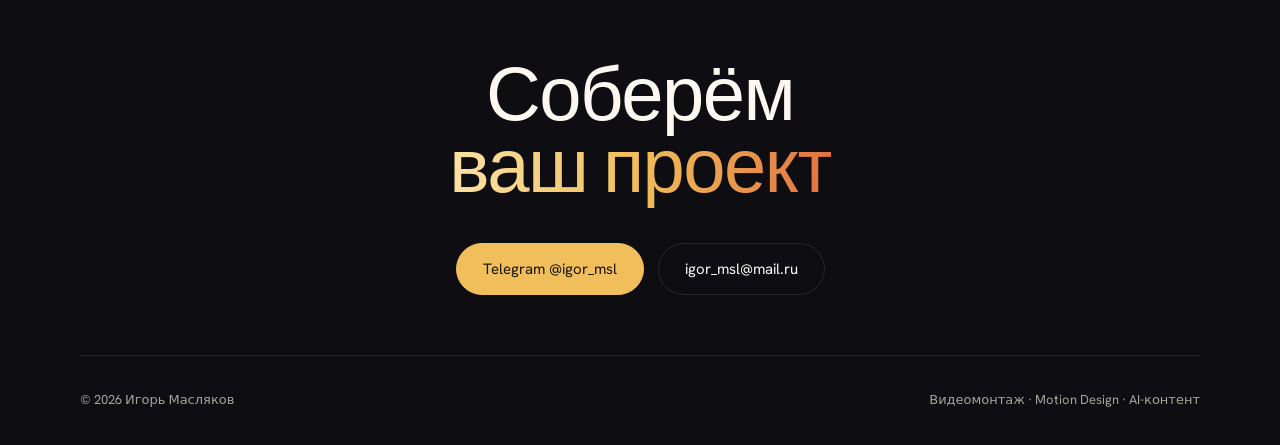
==== commit 39266c9c: "Свой плеер вместо VK: каркас сайта + manifest-рендер (видео ещё placeholder) Co-Authored-By: Claude " ====
--- a/index.html
+++ b/index.html
@@ -84,35 +84,62 @@
   .sec-desc{color:#CFCBC1;max-width:720px;font-size:16.5px;margin-bottom:40px}
   .sec-cat{font-size:12px;letter-spacing:.16em;text-transform:uppercase;color:var(--gold);margin-bottom:8px;font-weight:600}
 
-  /* work grid */
-  .grid{display:grid;grid-template-columns:repeat(2,1fr);gap:30px}
-  @media(max-width:780px){.grid{grid-template-columns:1fr}}
-  .work{display:flex;flex-direction:column}
-  .work.tall{grid-row:span 1}
-  .frame{position:relative;border:1px solid var(--line);border-radius:10px;overflow:hidden;background:#0a0a0e;aspect-ratio:16/9}
-  .frame.v{aspect-ratio:9/16;max-width:330px}
-  .frame iframe{position:absolute;inset:0;width:100%;height:100%;border:0;z-index:7}
-  /* premium placeholder — Aurora + живой ambient-клип, видно что там видео */
-  .frame .amb{position:absolute;inset:0;z-index:1;width:100%;height:100%;object-fit:cover;opacity:.62;filter:saturate(1.05) contrast(1.02)}
-  .frame .aurora{position:absolute;inset:-45%;z-index:2;filter:saturate(1.35) blur(12px);opacity:.55;mix-blend-mode:soft-light;
-    background:conic-gradient(from 0deg at 50% 50%,#3a2150,#6a3a20,#b8823a,#3a2150,#1e3a52,#3a2150);animation:spin 17s linear infinite}
-  .frame .veil{position:absolute;inset:0;z-index:3;background:radial-gradient(72% 72% at 50% 46%,transparent,rgba(8,8,12,.66))}
+  /* work grid — смешанная ориентация, без дыр */
+  .grid{display:flex;flex-wrap:wrap;gap:28px;align-items:flex-start}
+  .work{display:flex;flex-direction:column;min-width:0}
+  .work.h{flex:1 1 440px;max-width:560px}
+  .work.v{flex:0 0 300px;width:300px}
+  @media(max-width:780px){
+    .grid{gap:22px}
+    .work.h{flex:1 1 100%;max-width:none}
+    .work.v{flex:1 1 100%;width:auto;max-width:340px;margin:0 auto}
+  }
+  .frame{position:relative;border:1px solid var(--line);border-radius:10px;overflow:hidden;background:#0a0a0e;cursor:pointer;
+    transition:transform .4s cubic-bezier(.2,.7,.2,1),box-shadow .4s,border-color .4s}
+  .frame.h{aspect-ratio:16/9}
+  .frame.v{aspect-ratio:9/16}
+  .work:hover .frame{transform:translateY(-4px);border-color:rgba(240,190,90,.5);
+    box-shadow:0 18px 60px rgba(0,0,0,.5),0 0 40px rgba(240,190,90,.14)}
+  .frame video{position:absolute;inset:0;width:100%;height:100%;object-fit:cover;z-index:2}
+  .frame video.full{z-index:8;background:#000;object-fit:contain}
+  .frame .aurora{position:absolute;inset:-45%;z-index:1;filter:saturate(1.3) blur(14px);opacity:.5;mix-blend-mode:soft-light;
+    background:conic-gradient(from 0deg at 50% 50%,#3a2150,#6a3a20,#b8823a,#3a2150,#1e3a52,#3a2150);animation:spin 18s linear infinite}
+  .frame .veil{position:absolute;inset:0;z-index:3;background:radial-gradient(72% 72% at 50% 46%,transparent,rgba(8,8,12,.62))}
   .frame .grain{position:absolute;inset:0;z-index:4;pointer-events:none;opacity:.06;
     background-image:url("data:image/svg+xml,%3Csvg xmlns='http://www.w3.org/2000/svg' width='160' height='160'%3E%3Cfilter id='n'%3E%3CfeTurbulence type='fractalNoise' baseFrequency='.9' numOctaves='2'/%3E%3C/filter%3E%3Crect width='100%25' height='100%25' filter='url(%23n)'/%3E%3C/svg%3E")}
   .frame .pnum{position:absolute;top:12px;left:15px;z-index:5;font-family:var(--disp);font-size:26px;color:rgba(255,255,255,.6);text-shadow:0 2px 12px rgba(0,0,0,.55)}
-  .frame .badge{position:absolute;top:14px;right:14px;z-index:5;display:flex;gap:6px}
+  .frame .badge{position:absolute;top:14px;right:14px;z-index:6;display:flex;gap:6px}
   .frame .badge span{font-size:10px;letter-spacing:.12em;text-transform:uppercase;color:#eee;background:rgba(0,0,0,.42);backdrop-filter:blur(6px);border:1px solid rgba(255,255,255,.18);padding:4px 8px;border-radius:4px}
   .frame .badge .q{color:var(--gold);border-color:rgba(240,190,90,.42)}
-  .frame .play{position:absolute;top:50%;left:50%;transform:translate(-50%,-50%);z-index:5}
+  .frame .play{position:absolute;top:50%;left:50%;transform:translate(-50%,-50%);z-index:6;transition:opacity .3s}
   .frame .play .ring{width:64px;height:64px;border-radius:50%;display:grid;place-items:center;
     background:rgba(255,255,255,.12);backdrop-filter:blur(10px);border:1px solid rgba(255,255,255,.46);box-shadow:0 10px 40px rgba(0,0,0,.4);transition:.4s}
   .frame .play .tri{color:#fff;font-size:19px;margin-left:4px}
   .work:hover .frame .play .ring{transform:scale(1.08);box-shadow:0 12px 52px rgba(240,190,90,.38);border-color:rgba(240,190,90,.72)}
+  .frame .expand{position:absolute;bottom:12px;right:12px;z-index:7;width:38px;height:38px;border-radius:9px;display:grid;place-items:center;
+    background:rgba(0,0,0,.5);backdrop-filter:blur(6px);border:1px solid rgba(255,255,255,.25);color:#fff;font-size:15px;cursor:pointer;opacity:0;transition:.25s}
+  .work:hover .frame .expand,.frame.playing .expand{opacity:1}
+  .frame.playing .play,.frame.playing .aurora,.frame.playing .veil,.frame.playing .pnum,.frame.playing .badge{opacity:0;pointer-events:none;transition:opacity .3s}
+  .frame.placeholder{cursor:default}
+  .frame.placeholder .play .ring{opacity:.55}
   @keyframes spin{to{transform:rotate(1turn)}}
+
   .w-title{font-family:var(--disp);font-weight:600;font-size:20px;margin-top:18px;line-height:1.25}
   .w-note{color:#BDB9AF;font-size:15px;margin-top:8px}
   .w-tags{display:flex;flex-wrap:wrap;gap:6px;margin-top:12px}
   .w-tags span{font-size:11px;color:var(--gold);background:rgba(240,190,90,.07);border:1px solid rgba(240,190,90,.18);padding:3px 9px;border-radius:3px}
+
+  /* lightbox / театр */
+  .lb{position:fixed;inset:0;z-index:60;display:none;align-items:center;justify-content:center;padding:5vh 5vw;
+    background:rgba(6,6,9,.88);backdrop-filter:blur(10px);opacity:0;transition:opacity .3s}
+  .lb.open{display:flex;opacity:1}
+  .lb .box{position:relative;transform:scale(.95);transition:transform .35s cubic-bezier(.2,.7,.2,1)}
+  .lb.open .box{transform:scale(1)}
+  .lb video{display:block;max-height:90vh;max-width:90vw;border-radius:12px;box-shadow:0 40px 120px rgba(0,0,0,.65);background:#000}
+  .lb.v video{max-width:min(480px,92vw)}
+  .lb .x{position:absolute;top:-46px;right:0;width:40px;height:40px;border-radius:50%;display:grid;place-items:center;
+    background:rgba(255,255,255,.12);border:1px solid rgba(255,255,255,.4);color:#fff;font-size:20px;cursor:pointer}
+  body.lb-open{overflow:hidden}
 
   /* contact */
   .contact{padding:100px 0 60px;border-top:1px solid var(--line);text-align:center}
@@ -195,101 +222,143 @@
   </footer>
 </div>
 
+<div class="lb" id="lb"><div class="box"><button class="x" aria-label="Закрыть">✕</button></div></div>
+
 <script>
-/* ============================================================
-   КАК ПОДСТАВИТЬ СВОИ ВИДЕО:
-   У каждой работы есть поле  vk: ''
-   Возьми ссылку VK-клипа vkvideo.ru/clip-202210095_XXXX — нужны последние ЦИФРЫ XXXX
-   (пример: clip-202210095_456239027 → 456239027)
-   и впиши их в кавычки:  vk: '456239027'
-   Пустое поле = красивая заглушка с кнопкой ▶.
-   ============================================================ */
-const CLIPS = ['clips/1.mp4']; // добавить остальные: 'clips/2.mp4','clips/3.mp4'... когда файлы будут на VPS
-const rndClip = () => CLIPS[Math.floor(Math.random()*CLIPS.length)];
-const VK_OID = '-202210095'; // владелец VK-клипов (группа CMSL)
-const SECTIONS = [
-  { id:'ai', num:'01', cat:'Generative AI', title:'AI-контент с нуля',
-    desc:'AI как полноценная производственная среда: промпты, контроль персонажей и локаций, монтаж и сборка в Premiere — лично. Начинал на ранних, ещё нестабильных, инструментах.',
-    works:[
-      {num:'01', title:'AI-аватар: цифровой персонаж под ключ', note:'Собрал виртуального героя целиком — внешность, характерная мимика, собственная локация и короткие сцены с движением. Консистентность персонажа от кадра к кадру держал вручную.', fmt:'16:9', vk:'456239027', tags:['prompt engineering','character design','консистентность','2D-анимация','compositing']},
-      {num:'02', title:'AI-мультсериал: анимированный нарратив', note:'Короткий сериал с авторским AI-персонажем, который ведёт историю по эпизодам. Генерация, отбор дублей и сборка драматургии в Premiere Pro.', fmt:'16:9', vk:'456239031', tags:['storytelling','AI-анимация','промптинг','монтаж нарратива','sound design']},
-      {num:'03', title:'Headliners — AI-интро для тизера', note:'Клиент пришёл за экспертизой в AI: завлекающее интро для тизера. Концепция, генеративная графика и motion-сборка — от идеи до мастера.', fmt:'16:9', vk:'456239034', tags:['motion design','generative graphics','title design','концепция','брендинг']},
-    ]},
-  { id:'event', num:'02', cat:'Event Films', title:'Международные конференции',
-    desc:'Большие массивы съёмочного материала: отбор сильных кадров, ритм, музыка, атмосфера события за минуту-полторы.',
-    works:[
-      {num:'01', title:'BlockChain 2024, Дубай — recap', note:'Из часов съёмки с конференции — динамичный recap на минуту. Отбор сильных кадров, ритм под музыку, ощущение масштаба события. Клиент — Headliners.', fmt:'16:9', vk:'456239019', tags:['event recap','отбор кадров','ритм монтажа','color grading','sound design']},
-    ]},
-  { id:'motion', num:'03', cat:'Motion Design', title:'Motion-дизайн и реклама',
-    desc:'Реклама, где motion — основа повествования. Анимация, движение объектов и графика лично в After Effects, сборка в Premiere. Горизонталь и вертикаль.',
-    works:[
-      {num:'01', title:'Реклама для англоязычного канала', note:'Рекламный ролик полного цикла: динамичный монтаж, авторский motion и плотный саунд-дизайн. В дело пошли собственные тревел-кадры. От концепта до мастера — один.', fmt:'16:9', vk:'456239032', tags:['motion design','sound design','brand video','монтаж','собственные стоки']},
-      {num:'02', title:'Баннер по макетам из Figma', note:'Вертикальный рекламный баннер собран с нуля по дизайн-макетам: анимация объектов, дополнительные элементы и тайминги — вручную в After Effects.', fmt:'9:16', vk:'456239026', tags:['motion design','After Effects','анимация объектов','работа по макетам','brand']},
-      {num:'03', title:'Вертикальная реклама в After Effects', note:'Короткая вертикаль, собранная целиком в After Effects без сторонних футажей — каждый элемент нарисован и анимирован вручную.', fmt:'9:16', vk:'456239024', tags:['After Effects','2D-анимация','motion design','vertical video','графика с нуля']},
-    ]},
-  { id:'shorts', num:'04', cat:'Vertical', title:'Shorts / вертикаль',
-    desc:'Перепаковать длинный материал в 30–60 секунд так, чтобы держал с первой секунды. Субтитры, motion-элементы, ритм речи.',
-    works:[
-      {num:'01', title:'Shorts для канала «Федос» (футбол)', note:'Вертикальные ролики под спортивный канал: графдизайн и motion-акценты усиливают подачу, нарезка держит темп с первого кадра.', fmt:'9:16', vk:'456239037', tags:['vertical video','motion graphics','графдизайн','ритм','shorts']},
-      {num:'02', title:'Shorts обучающего канала (бизнес/AI)', note:'Короткие выжимки для канала про бизнес и AI: субтитры, интеграция стоков и нарезка по ритму речи под максимальное удержание.', fmt:'9:16', vk:'456239025', tags:['subtitling','ритм речи','stock integration','retiming','shorts']},
-    ]},
-  { id:'edu', num:'05', cat:'Educational', title:'Обучающий контент',
-    desc:'Баланс темпа и понятности: motion помогает фокусироваться на смысле. Видеоинструкции с ручной анимацией и ролики с озвучкой.',
-    works:[
-      {num:'01', title:'Видеоинструкция по продукту', note:'Гайд по работе с сайтом: страницы, переходы и курсор анимированы вручную в After Effects из статичных скринов — живой интерфейс собран с нуля.', fmt:'16:9', vk:'456239036', tags:['UI-анимация','After Effects','motion design','инфографика','скринкаст']},
-      {num:'02', title:'Трейдинг-разбор с motion-подсветкой', note:'Ролик с озвучкой, где лёгкий motion подсвечивает ключевые элементы на экране — зритель не теряет фокус на объяснении.', fmt:'16:9', vk:'456239018', tags:['motion design','озвучка','выделение акцентов','screencast','pacing']},
-    ]},
-];
-
-function media(w){
-  const v = (w.fmt==='9:16') ? ' v' : '';
-  if(w.vimeo){
-    return `<div class="frame${v}"><iframe src="https://player.vimeo.com/video/${w.vimeo}?title=0&byline=0&portrait=0&dnt=1" allow="autoplay; fullscreen; picture-in-picture" allowfullscreen loading="lazy"></iframe></div>`;
-  }
-  return `<div class="frame ph${v}" data-vk="${w.vk||''}">
-    <video class="amb" src="${rndClip()}" autoplay muted loop playsinline preload="metadata"></video>
-    <div class="aurora"></div><div class="veil"></div><div class="grain"></div>
-    <span class="pnum">${w.num}</span>
-    <div class="badge"><span>${w.fmt}</span></div>
+const VID = 'videos/';
+const fmtLabel = o => o === 'v' ? '9:16' : '16:9';
+
+function cardHtml(w, i){
+  const num = String(i + 1).padStart(2, '0');
+  const oc = w.orient === 'v' ? 'v' : 'h';
+  const tags = w.tags.map(t => `<span>${t}</span>`).join('');
+  const meta = `<h3 class="w-title">${w.title}</h3><p class="w-note">${w.note}</p><div class="w-tags">${tags}</div>`;
+  if(w.state !== 'ready'){
+    return `<article class="work ${oc} rv"><div class="frame ${oc} placeholder">
+      <div class="aurora"></div><div class="veil"></div><div class="grain"></div>
+      <span class="pnum">${num}</span>
+      <div class="badge"><span>${fmtLabel(w.orient)}</span><span class="q">скоро</span></div>
+      <div class="play"><div class="ring"><span class="tri">▶</span></div></div>
+    </div>${meta}</article>`;
+  }
+  return `<article class="work ${oc} rv"><div class="frame ${oc}" data-slug="${w.slug}">
+    <video class="preview" src="${VID}${w.slug}.preview.mp4" poster="${VID}${w.slug}.jpg" muted loop playsinline preload="none"></video>
+    <div class="aurora"></div><div class="grain"></div>
+    <span class="pnum">${num}</span>
+    <div class="badge"><span>${fmtLabel(w.orient)}</span></div>
     <div class="play"><div class="ring"><span class="tri">▶</span></div></div>
-  </div>`;
-}
-function workCard(w){
-  return `<article class="work rv">${media(w)}<h3 class="w-title">${w.title}</h3><p class="w-note">${w.note}</p><div class="w-tags">${w.tags.map(t=>`<span>${t}</span>`).join('')}</div></article>`;
-}
+    <button class="expand" title="На весь экран" aria-label="На весь экран">⤢</button>
+  </div>${meta}</article>`;
+}
+function sortWorks(works){ return [...works].sort((a,b)=>(a.orient==='v')-(b.orient==='v')); } // h раньше v
 function sectionHtml(s){
+  const works = sortWorks(s.works).map(cardHtml).join('');
   return `<section class="section" id="${s.id}">
     <div class="sec-cat rv">${s.cat}</div>
     <div class="sec-head rv"><span class="sec-num">${s.num}</span><h2 class="sec-title">${s.title}</h2></div>
     <p class="sec-desc rv">${s.desc}</p>
-    <div class="grid">${s.works.map(workCard).join('')}</div>
+    <div class="grid">${works}</div>
   </section>`;
 }
-document.getElementById('work-root').innerHTML = SECTIONS.map(sectionHtml).join('');
-
-/* ambient clips — крутятся как муteд-гифки; вне зоны видимости пауза (производительность) */
-const vio=new IntersectionObserver(es=>es.forEach(e=>{const v=e.target;if(e.isIntersecting){v.play().catch(()=>{})}else{v.pause()}}),{threshold:0,rootMargin:'400px 0px'});
-document.querySelectorAll('video.amb').forEach(v=>vio.observe(v));
-
-/* клик по карточке — в этой же рамке открывается VK-ролик (автоплей, со звуком) */
-document.querySelectorAll('.frame.ph[data-vk]').forEach(f=>{
-  const id=f.getAttribute('data-vk'); if(!id){return;}
-  f.style.cursor='pointer';
-  f.addEventListener('click',()=>{
-    const a=f.querySelector('video.amb'); if(a){a.pause();}
-    f.innerHTML='<iframe src="https://vk.com/video_ext.php?oid='+VK_OID+'&id='+id+'&hd=2&autoplay=1" allow="autoplay; encrypted-media; fullscreen; picture-in-picture" allowfullscreen frameborder="0" style="position:absolute;inset:0;width:100%;height:100%;border:0;z-index:9"></iframe>';
-  },{once:true});
+
+fetch(VID + 'manifest.json').then(r => r.json()).then(data => {
+  document.getElementById('work-root').innerHTML = data.sections.map(sectionHtml).join('');
+  initMedia();
+  initReveal();
+}).catch(err => {
+  console.error(err);
+  document.getElementById('work-root').innerHTML =
+    '<p style="color:var(--muted);padding:60px 0;text-align:center">Не удалось загрузить список работ.</p>';
 });
 
-/* nav scroll state */
-const nav=document.getElementById('nav');
-addEventListener('scroll',()=>{nav.classList.toggle('scrolled',scrollY>40)});
-
-/* reveal on scroll */
-const io=new IntersectionObserver(es=>es.forEach(e=>{if(e.isIntersecting){e.target.classList.add('in');io.unobserve(e.target)}}),{threshold:.12});
-document.querySelectorAll('.rv').forEach((el,i)=>{io.observe(el)});
-/* stagger hero */
-document.querySelectorAll('.hero .rv').forEach((el,i)=>{el.style.transitionDelay=(i*0.08)+'s'});
+/* ---- плеер ---- */
+const lb = document.getElementById('lb');
+const lbBox = lb.querySelector('.box');
+let lbVideo = null, lbReturn = null;
+
+function initMedia(){
+  const pio = new IntersectionObserver(es => es.forEach(e => {
+    const v = e.target;
+    if(e.isIntersecting) v.play().catch(()=>{}); else v.pause();
+  }), {threshold:0, rootMargin:'300px 0px'});
+  document.querySelectorAll('video.preview').forEach(v => pio.observe(v));
+
+  document.querySelectorAll('.frame[data-slug]').forEach(f => {
+    const slug = f.getAttribute('data-slug');
+    const orient = f.classList.contains('v') ? 'v' : 'h';
+    f.addEventListener('click', ev => {
+      if(ev.target.closest('.expand')) return;
+      playInline(f, slug);
+    });
+    f.querySelector('.expand').addEventListener('click', ev => {
+      ev.stopPropagation();
+      openLightbox(f, slug, orient);
+    });
+  });
+}
+
+function playInline(f, slug){
+  let full = f.querySelector('video.full');
+  if(!full){
+    const prev = f.querySelector('video.preview');
+    if(prev) prev.pause();
+    full = document.createElement('video');
+    full.className = 'full';
+    full.src = VID + slug + '.mp4';
+    full.controls = true; full.autoplay = true; full.playsInline = true;
+    f.appendChild(full);
+    f.classList.add('playing');
+  } else {
+    full.play().catch(()=>{});
+  }
+}
+
+function openLightbox(f, slug, orient){
+  const inlineFull = f.querySelector('video.full');
+  const t = inlineFull ? inlineFull.currentTime : 0;
+  if(inlineFull) inlineFull.pause();
+  lbReturn = inlineFull || null;
+  lb.className = 'lb open ' + orient;
+  lbVideo = document.createElement('video');
+  lbVideo.src = VID + slug + '.mp4';
+  lbVideo.controls = true; lbVideo.playsInline = true; lbVideo.autoplay = true;
+  lbVideo.addEventListener('loadedmetadata', () => {
+    if(t > 0 && t < lbVideo.duration) lbVideo.currentTime = t;
+  }, {once:true});
+  lbBox.insertBefore(lbVideo, lbBox.querySelector('.x'));
+  lbVideo.play().catch(()=>{});
+  document.body.classList.add('lb-open');
+}
+
+function closeLightbox(){
+  if(!lbVideo) return;
+  const t = lbVideo.currentTime;
+  if(lbReturn){
+    const ret = lbReturn;
+    ret.addEventListener('loadedmetadata', () => { if(t < ret.duration) ret.currentTime = t; }, {once:true});
+    if(ret.readyState >= 1 && t < ret.duration) ret.currentTime = t;
+  }
+  lbVideo.pause(); lbVideo.remove(); lbVideo = null; lbReturn = null;
+  lb.classList.remove('open');
+  document.body.classList.remove('lb-open');
+  setTimeout(() => { lb.className = 'lb'; }, 320);
+}
+lb.addEventListener('click', e => { if(e.target === lb || e.target.closest('.x')) closeLightbox(); });
+addEventListener('keydown', e => { if(e.key === 'Escape') closeLightbox(); });
+
+/* ---- nav + reveal ---- */
+const nav = document.getElementById('nav');
+addEventListener('scroll', () => { nav.classList.toggle('scrolled', scrollY > 40); });
+
+function initReveal(){
+  const io = new IntersectionObserver(es => es.forEach(e => {
+    if(e.isIntersecting){ e.target.classList.add('in'); io.unobserve(e.target); }
+  }), {threshold:.12});
+  document.querySelectorAll('.rv').forEach(el => io.observe(el));
+}
+/* hero виден сразу (его .rv вне work-root) */
+document.querySelectorAll('.hero .rv').forEach((el, i) => { el.style.transitionDelay = (i * 0.06) + 's'; });
+requestAnimationFrame(() => document.querySelectorAll('.hero .rv').forEach(el => el.classList.add('in')));
 </script>
 </body>
 </html>
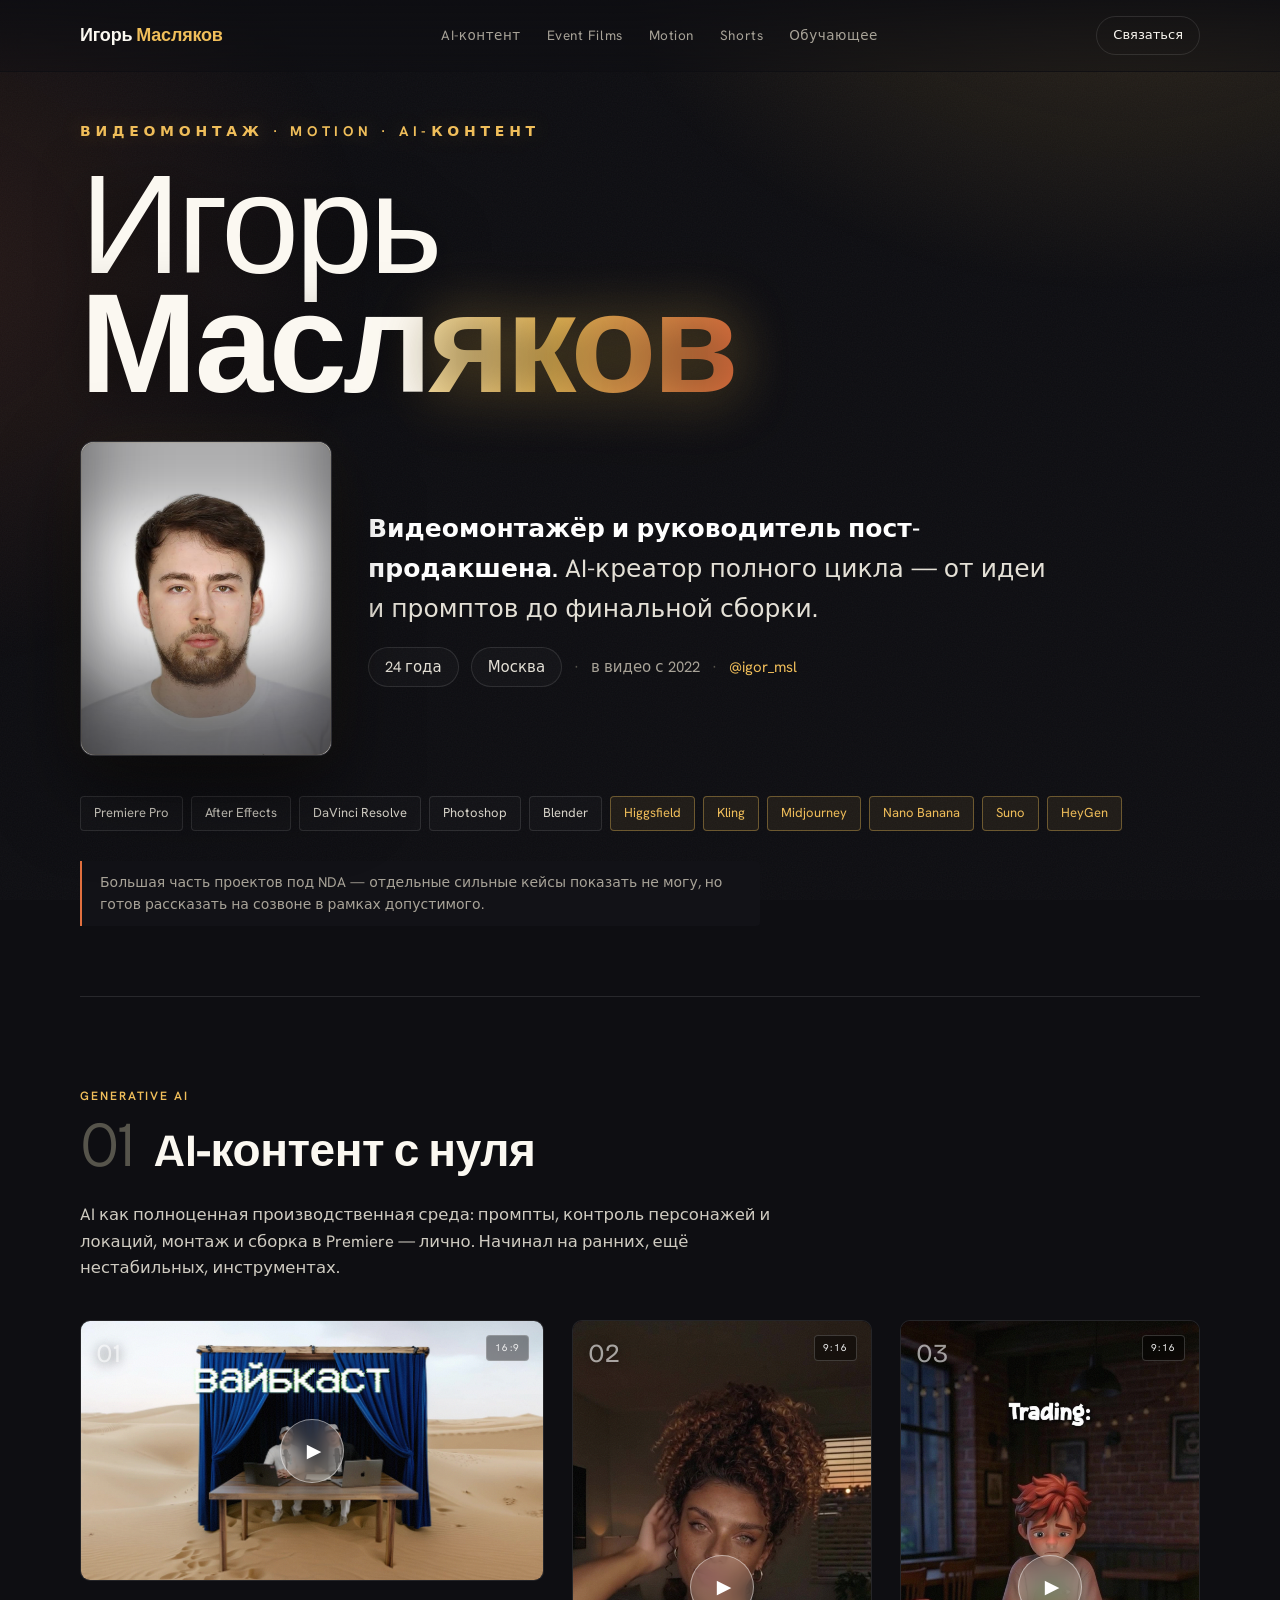
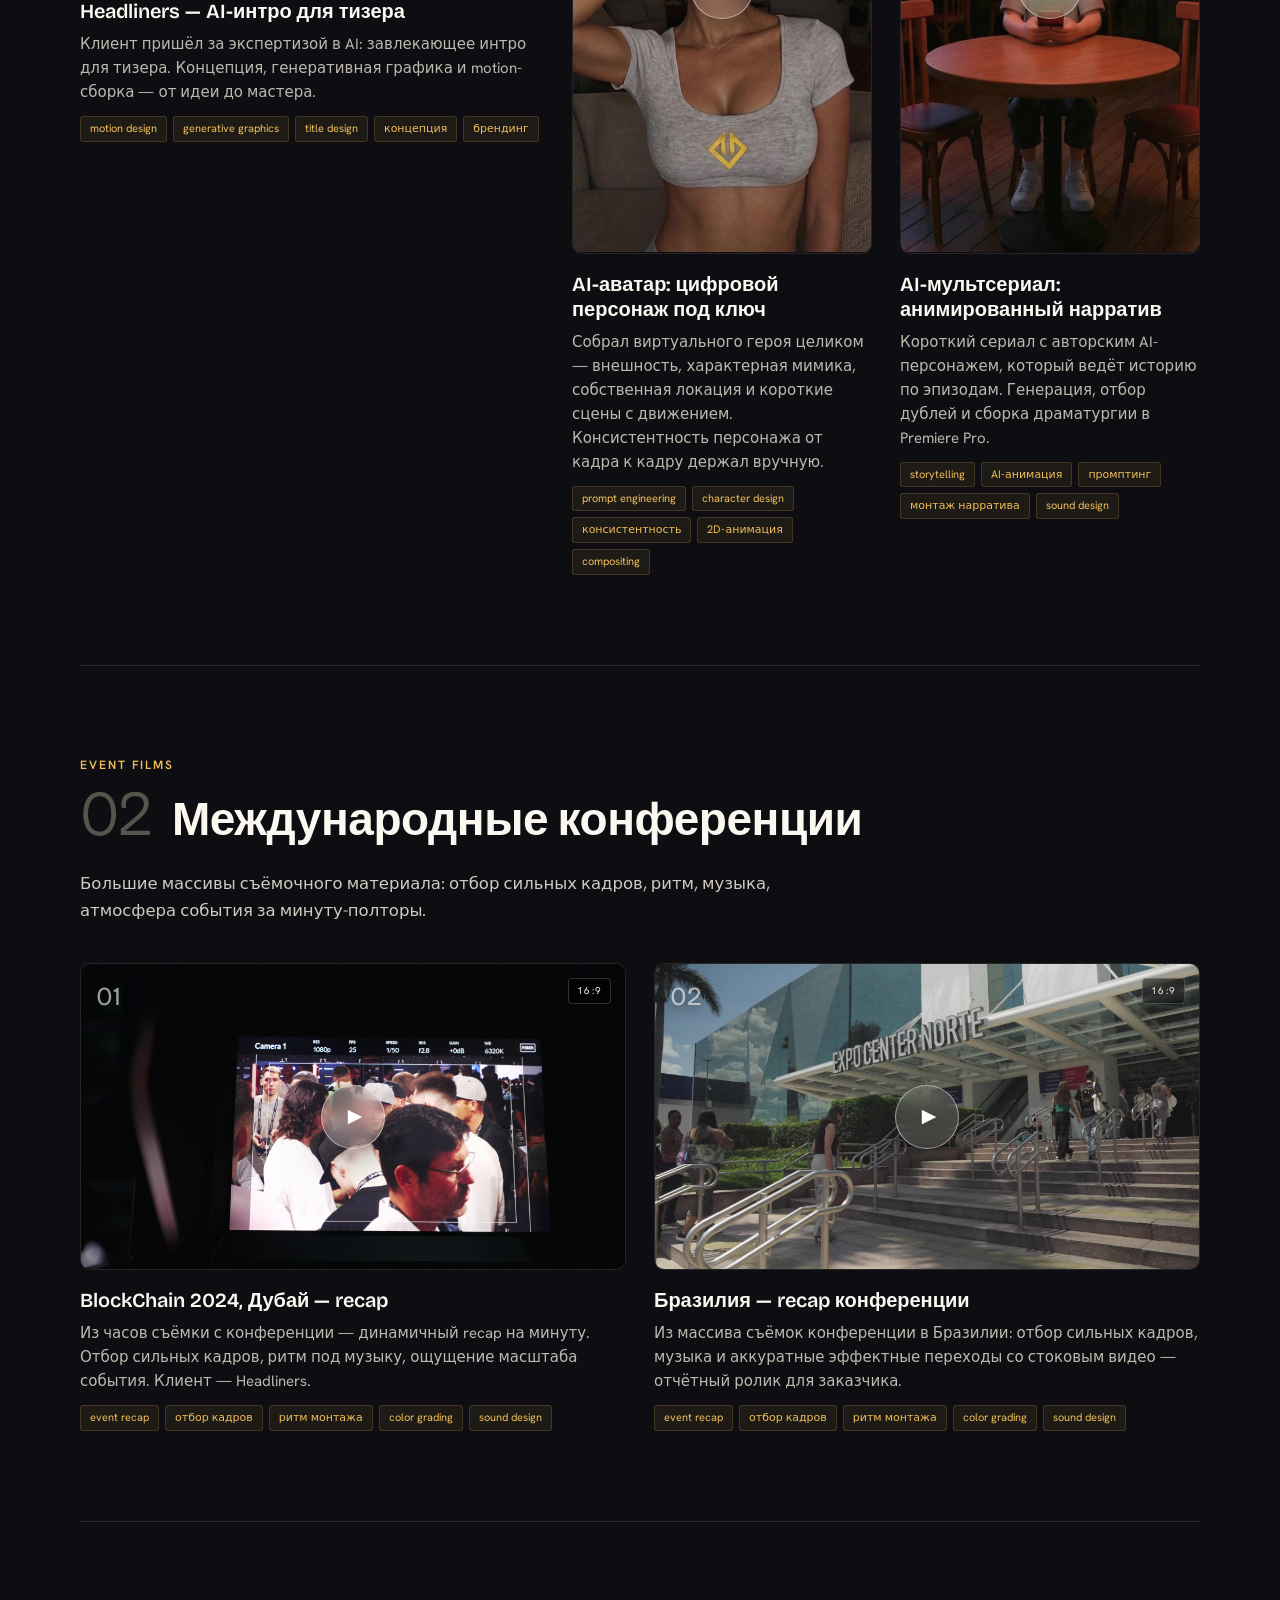
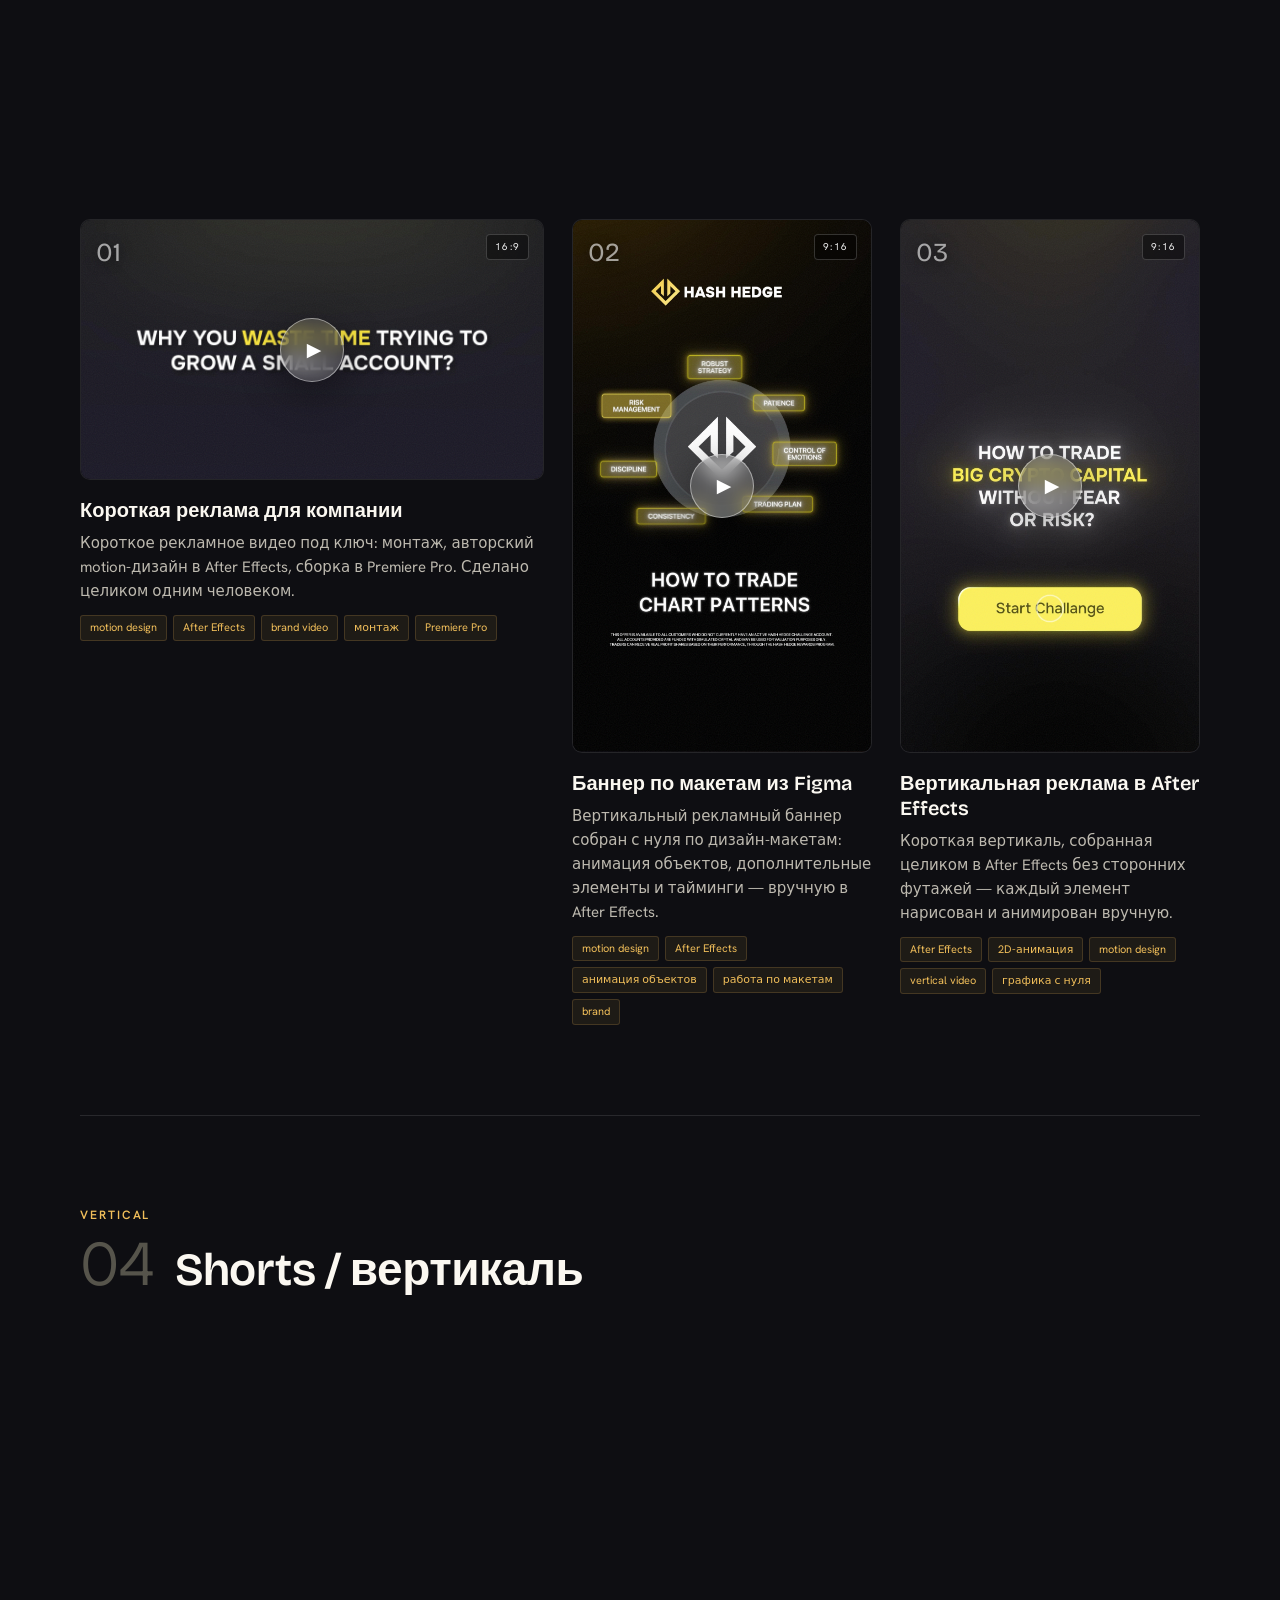
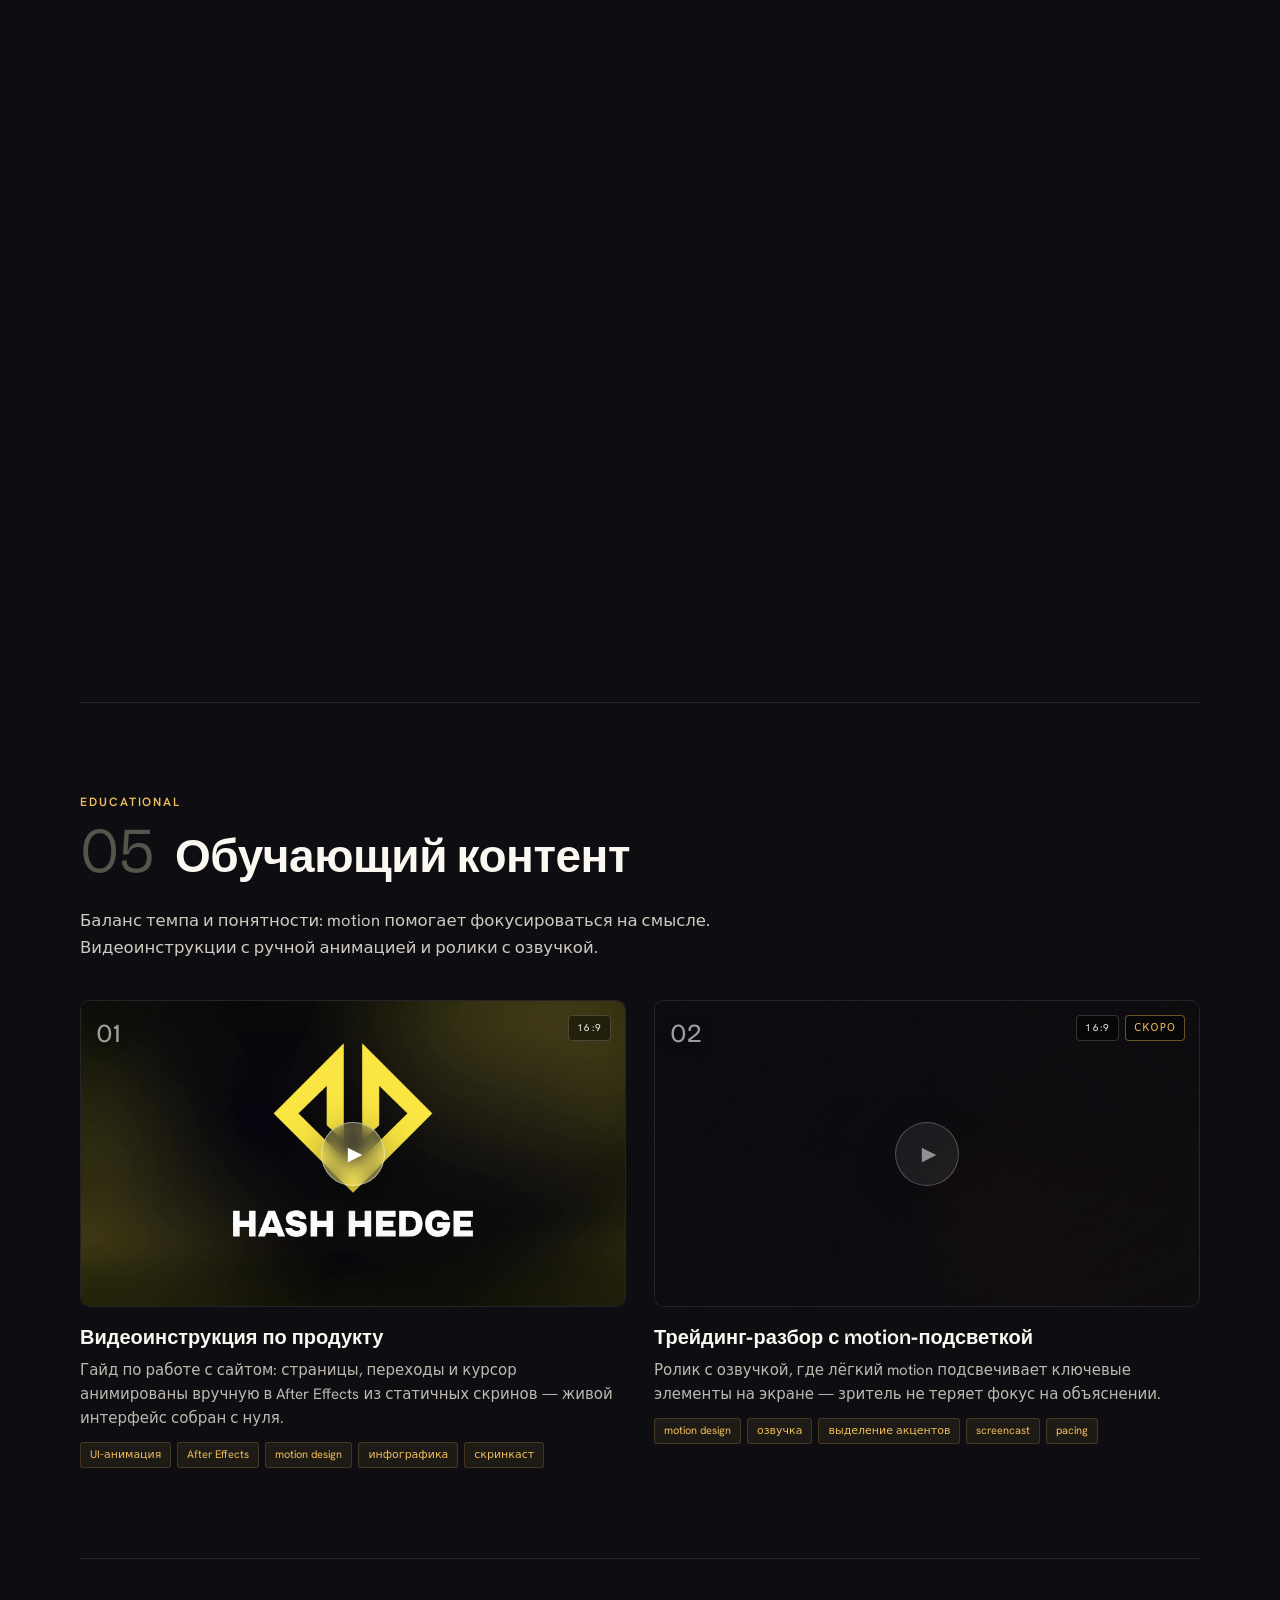
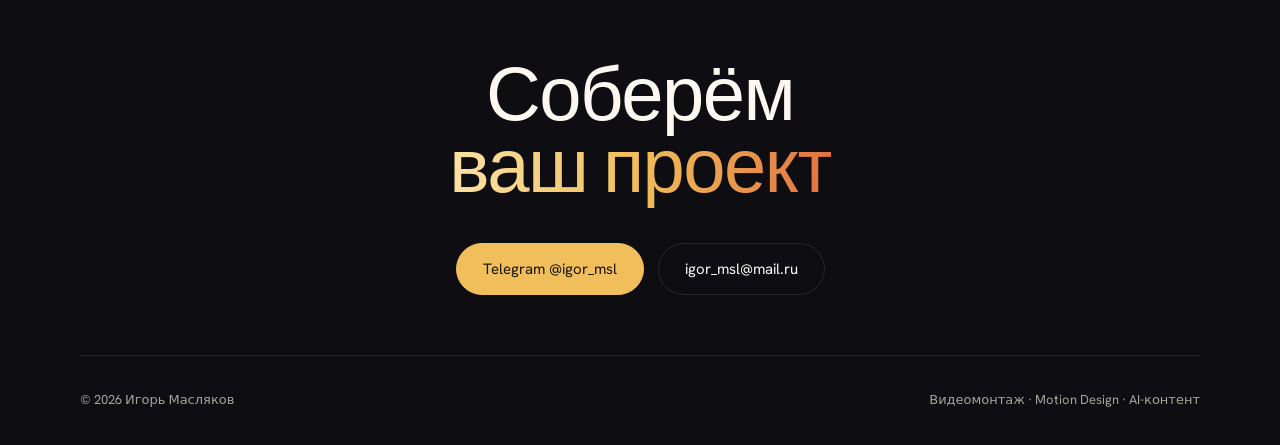
==== commit 30b65236: "Полный self-hosted портфолио: 12 роликов + лайтбокс, фото в hero, убран VK и общий клип - 12 веб-вер" ====
--- a/index.html
+++ b/index.html
@@ -65,7 +65,8 @@
     border:1px solid var(--line);background:var(--card);
     box-shadow:0 34px 80px rgba(0,0,0,.55), 0 0 60px rgba(240,190,90,.06)}
   .hero-portrait::after{content:"";position:absolute;inset:0;z-index:3;pointer-events:none;border-radius:14px;
-    box-shadow:inset 0 -90px 80px rgba(14,14,18,.5), inset 0 0 0 1px rgba(240,190,90,.13)}
+    background:radial-gradient(125% 95% at 50% 36%,transparent 52%,rgba(14,14,18,.62) 100%);
+    box-shadow:inset 0 -90px 80px rgba(14,14,18,.55), inset 0 70px 60px rgba(14,14,18,.34), inset 0 0 0 1px rgba(240,190,90,.13)}
   .hero-portrait img{position:absolute;inset:0;z-index:2;width:100%;height:100%;object-fit:cover}
   .portrait-ph{position:absolute;inset:0;z-index:1;display:flex;flex-direction:column;align-items:center;justify-content:center;gap:14px;
     background:repeating-linear-gradient(45deg,rgba(255,255,255,.013) 0 14px,transparent 14px 28px),linear-gradient(160deg,#181820,#0d0d11)}
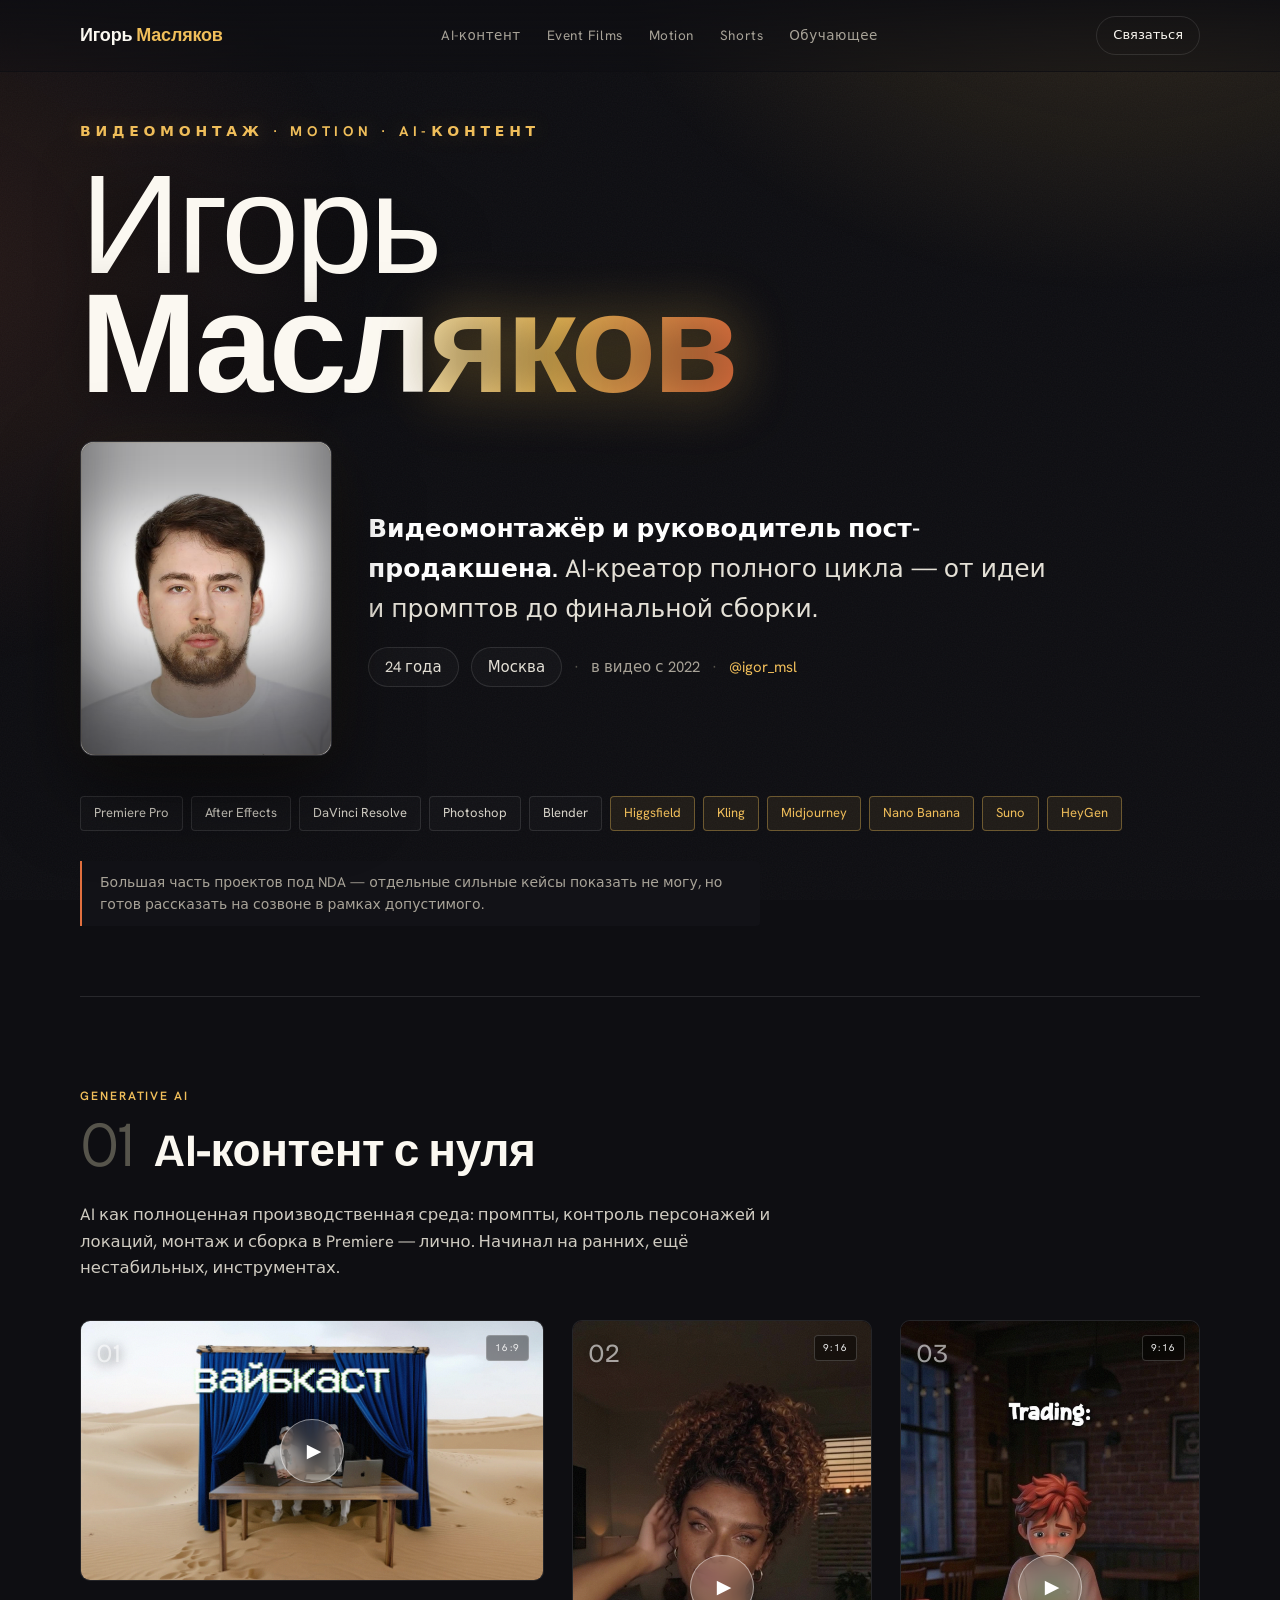
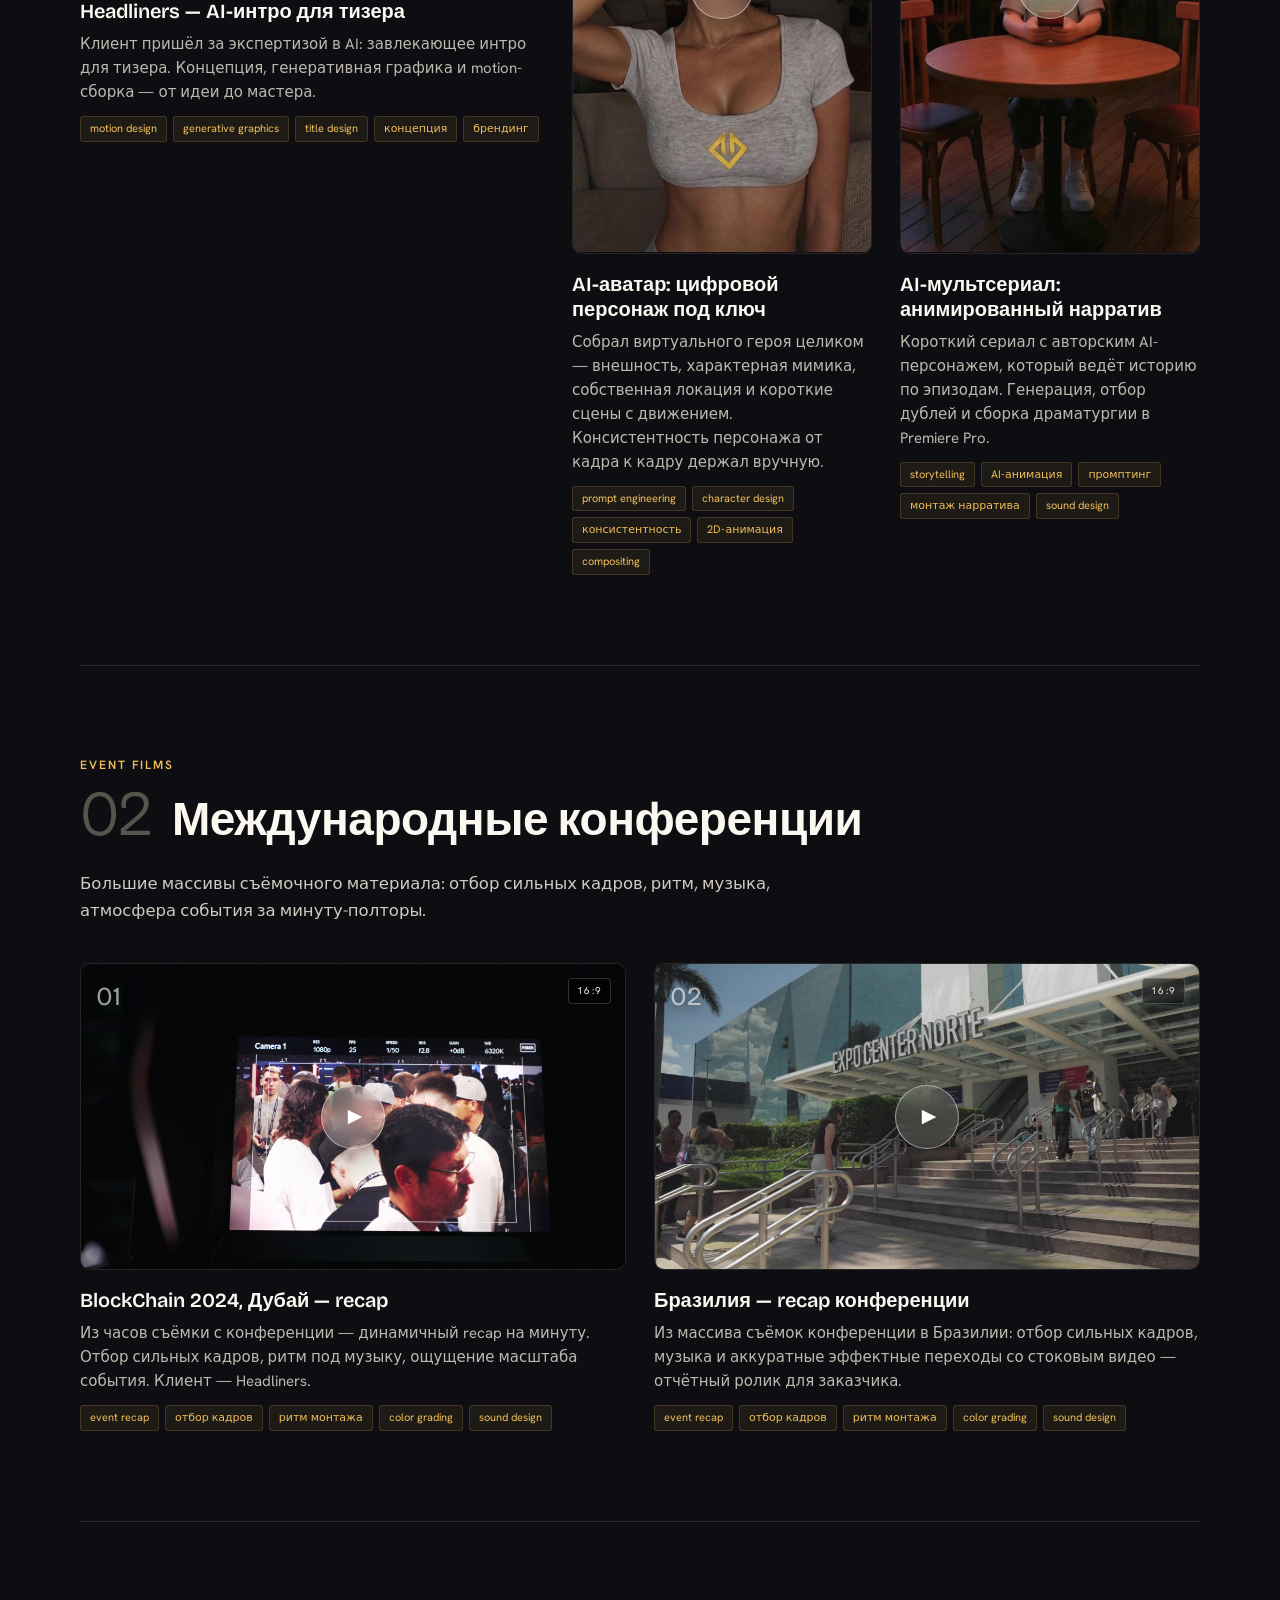
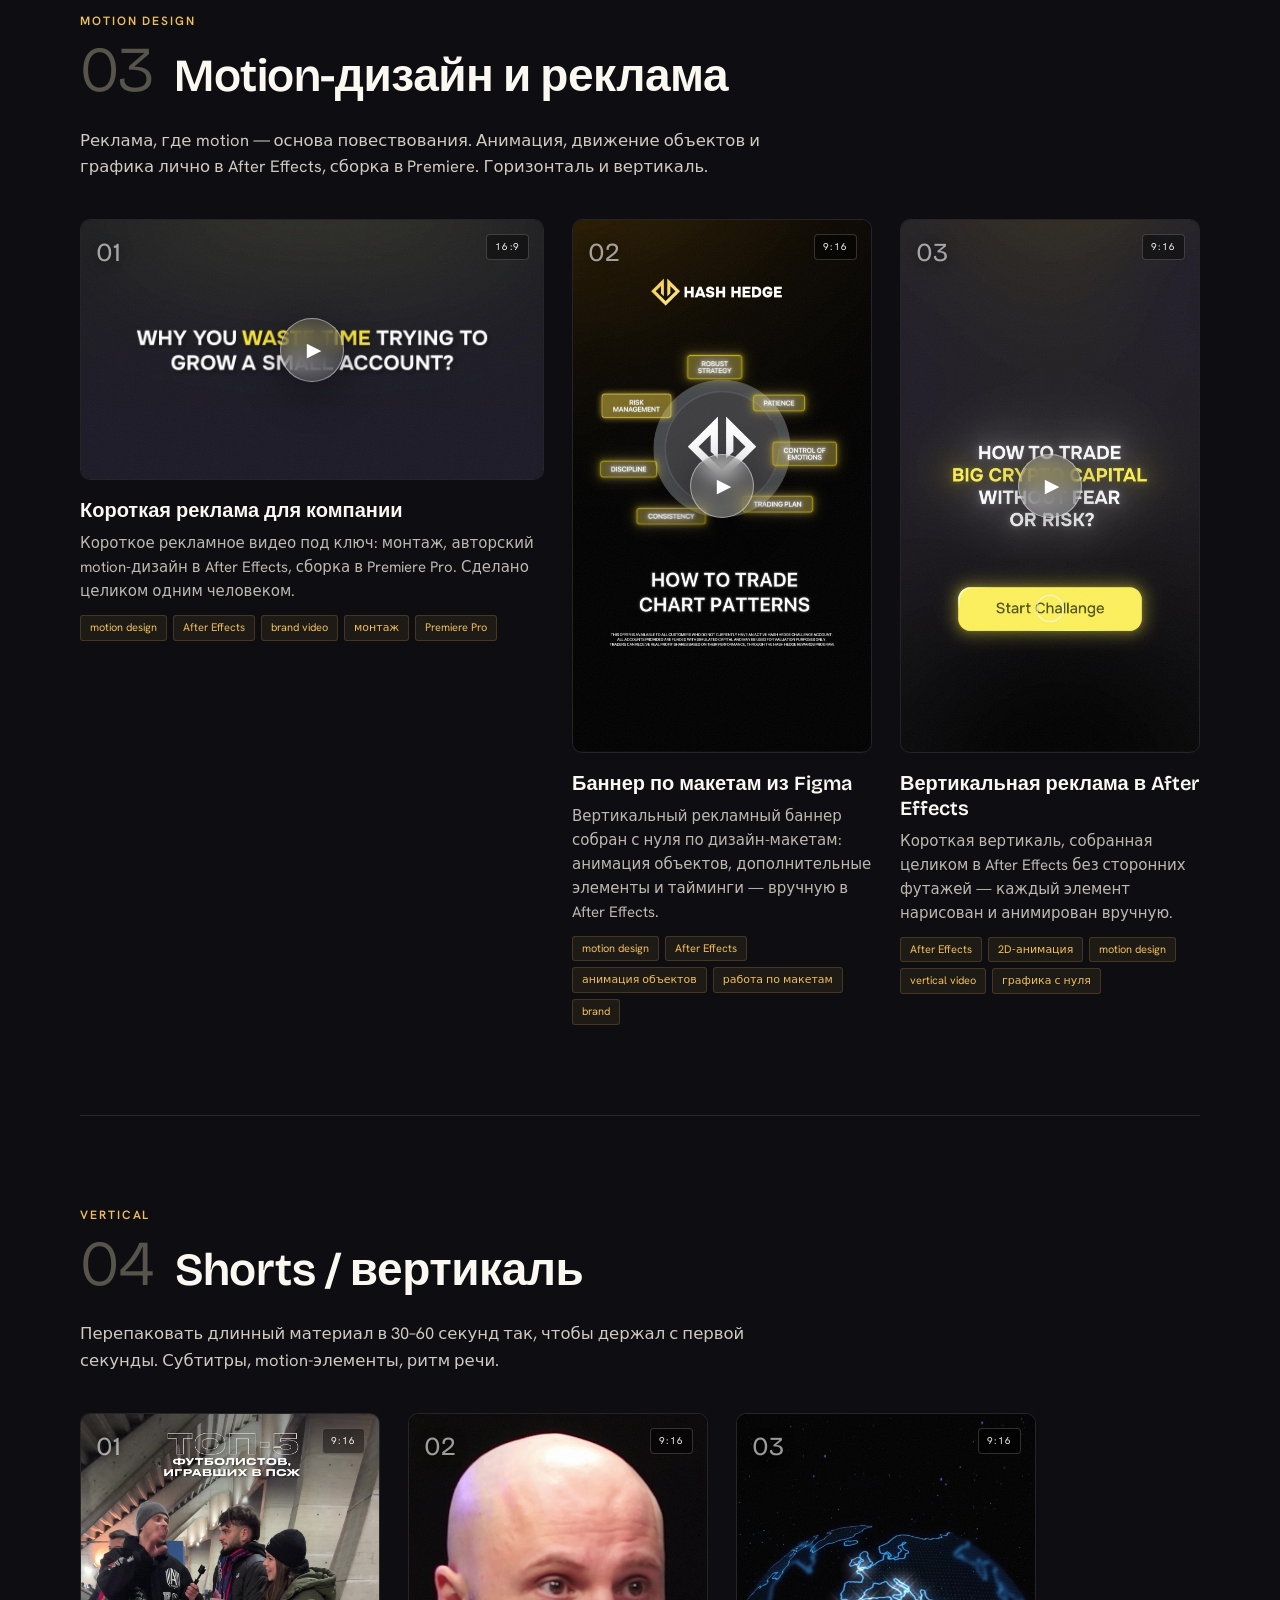
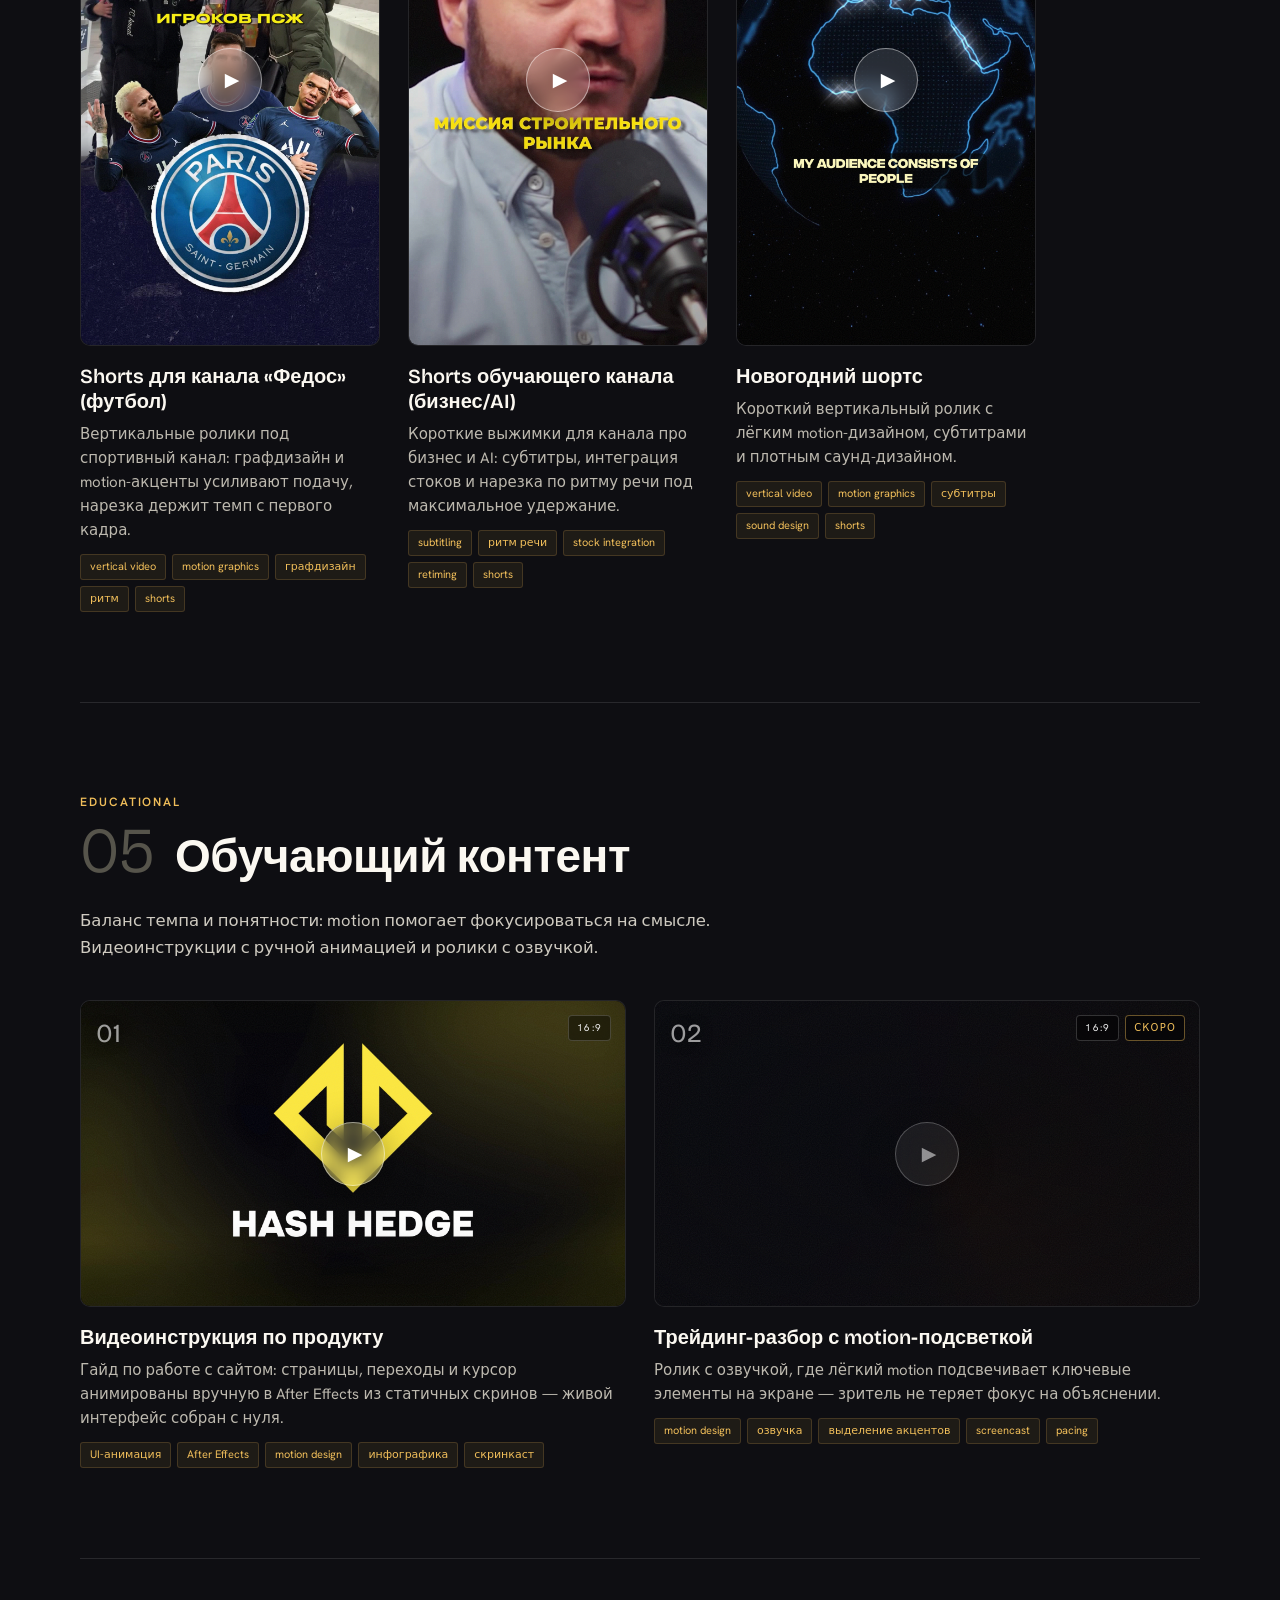
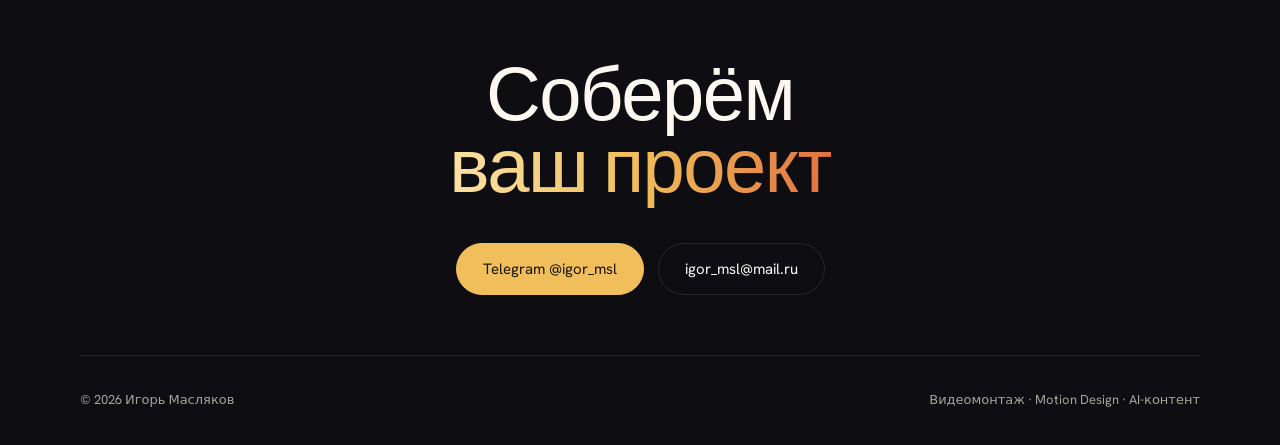
==== commit 0d3ddaed: "Отключить скачивание видео: controlsList=nodownload + disablePiP + блок правого клика на всех <video" ====
--- a/index.html
+++ b/index.html
@@ -243,7 +243,7 @@
     </div>${meta}</article>`;
   }
   return `<article class="work ${oc} rv"><div class="frame ${oc}" data-slug="${w.slug}">
-    <video class="preview" src="${VID}${w.slug}.preview.mp4" poster="${VID}${w.slug}.jpg" muted loop playsinline preload="none"></video>
+    <video class="preview" src="${VID}${w.slug}.preview.mp4" poster="${VID}${w.slug}.jpg" muted loop playsinline preload="none" controlslist="nodownload" disablepictureinpicture oncontextmenu="return false"></video>
     <div class="aurora"></div><div class="grain"></div>
     <span class="pnum">${num}</span>
     <div class="badge"><span>${fmtLabel(w.orient)}</span></div>
@@ -307,6 +307,8 @@
     full.className = 'full';
     full.src = VID + slug + '.mp4';
     full.controls = true; full.autoplay = true; full.playsInline = true;
+    full.controlsList = 'nodownload'; full.disablePictureInPicture = true;
+    full.oncontextmenu = () => false;
     f.appendChild(full);
     f.classList.add('playing');
   } else {
@@ -323,6 +325,8 @@
   lbVideo = document.createElement('video');
   lbVideo.src = VID + slug + '.mp4';
   lbVideo.controls = true; lbVideo.playsInline = true; lbVideo.autoplay = true;
+  lbVideo.controlsList = 'nodownload'; lbVideo.disablePictureInPicture = true;
+  lbVideo.oncontextmenu = () => false;
   lbVideo.addEventListener('loadedmetadata', () => {
     if(t > 0 && t < lbVideo.duration) lbVideo.currentTime = t;
   }, {once:true});
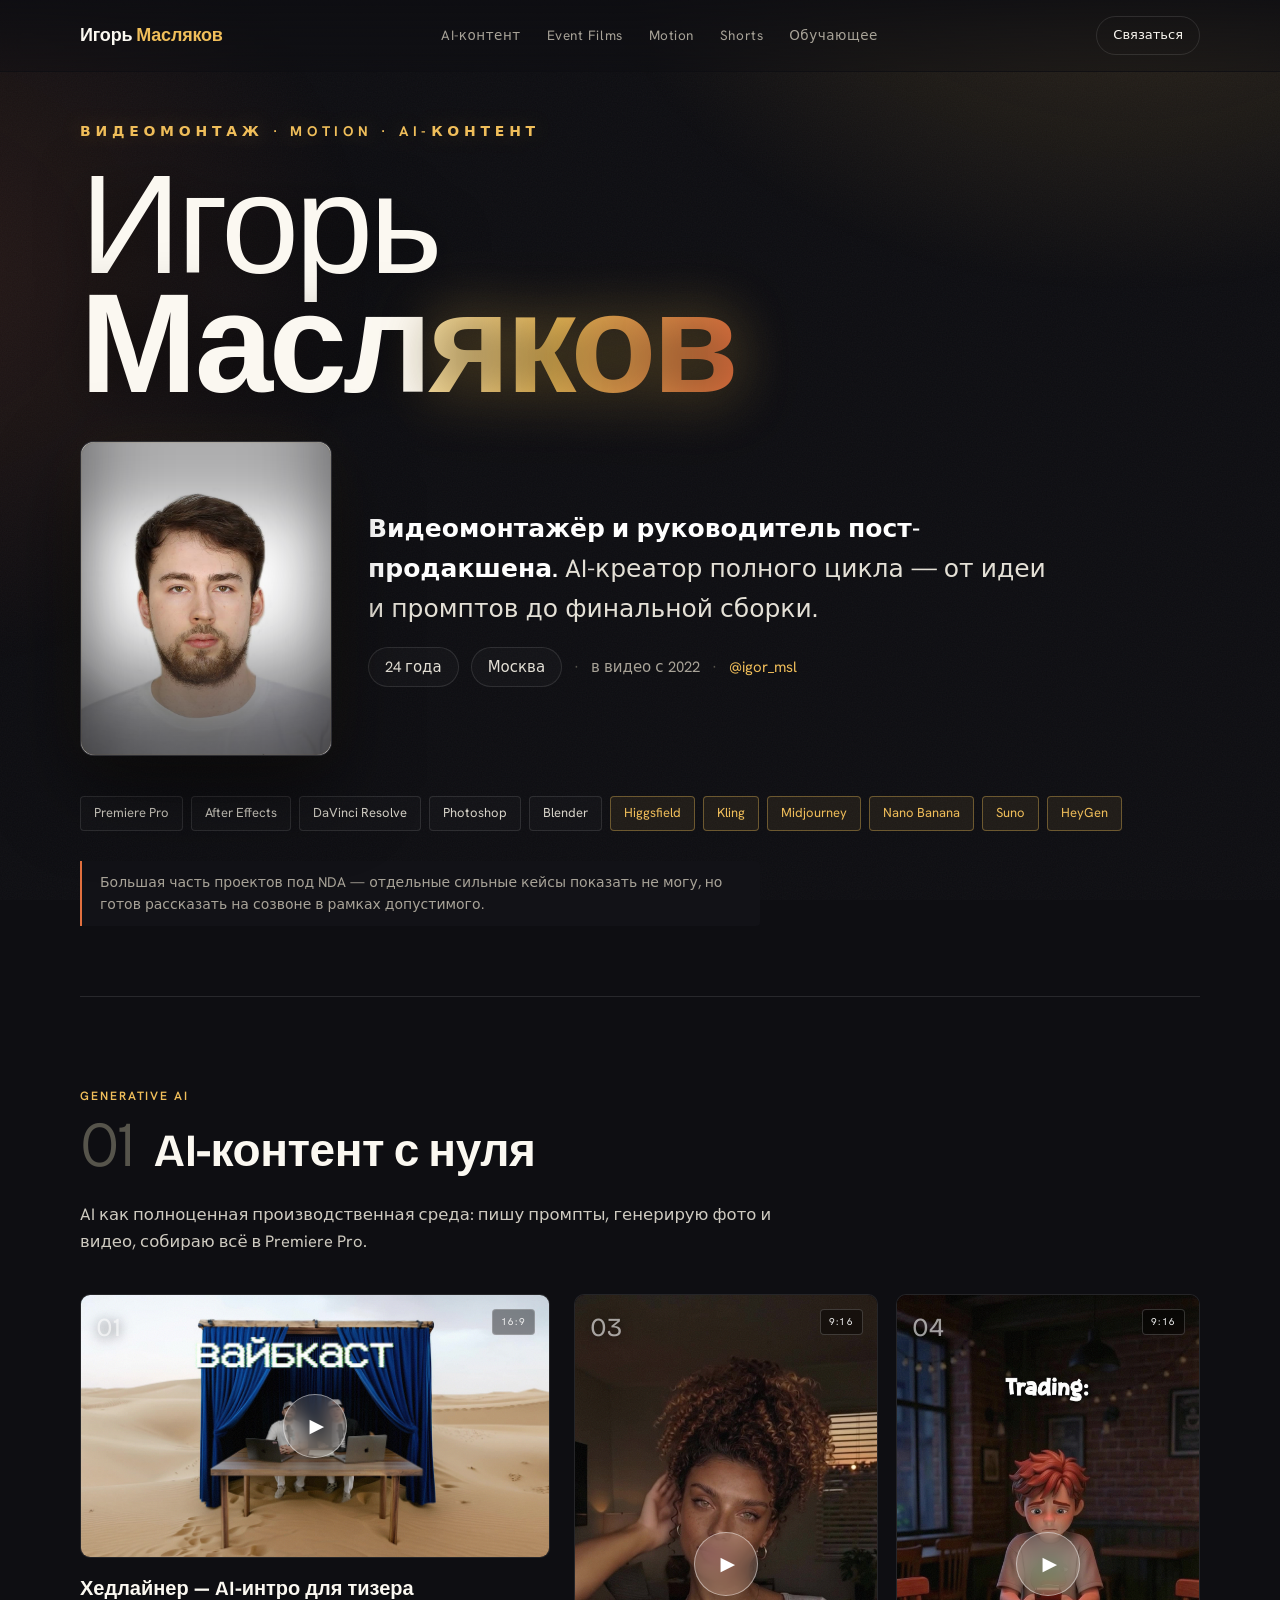
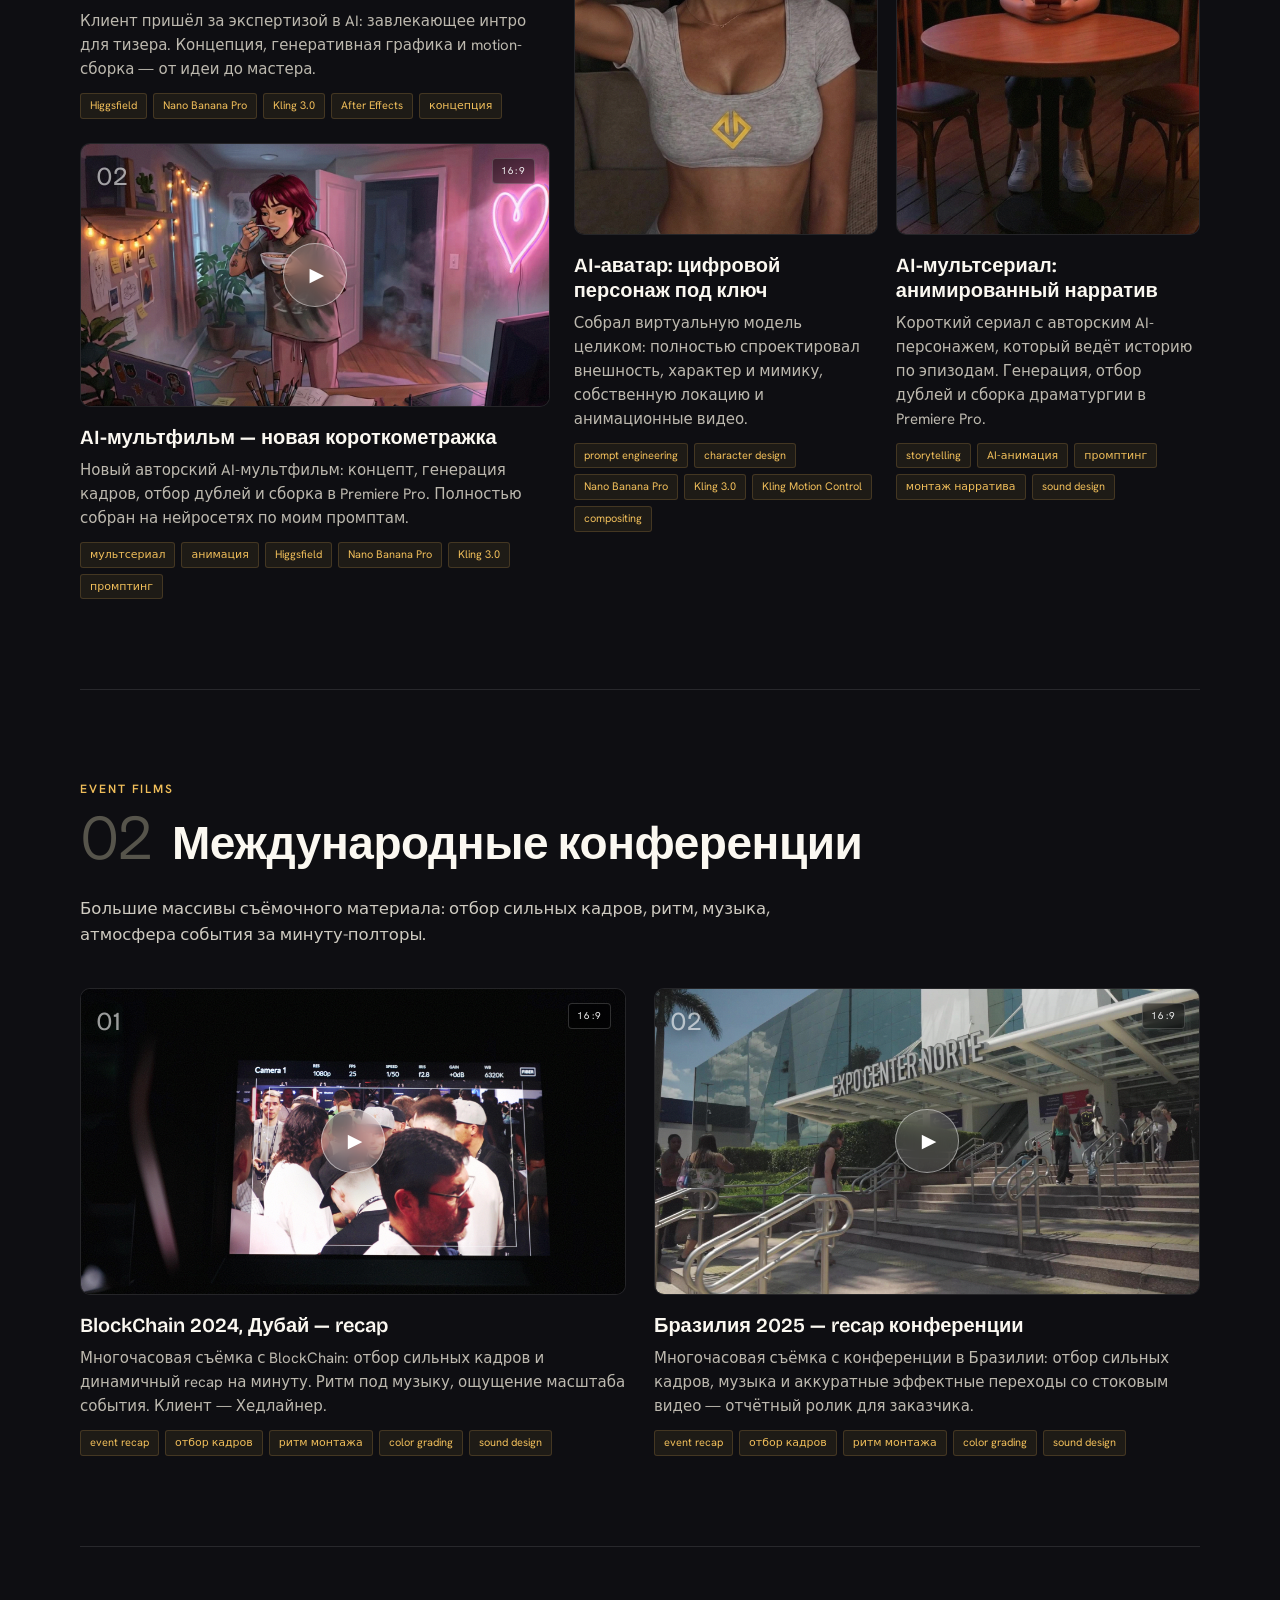
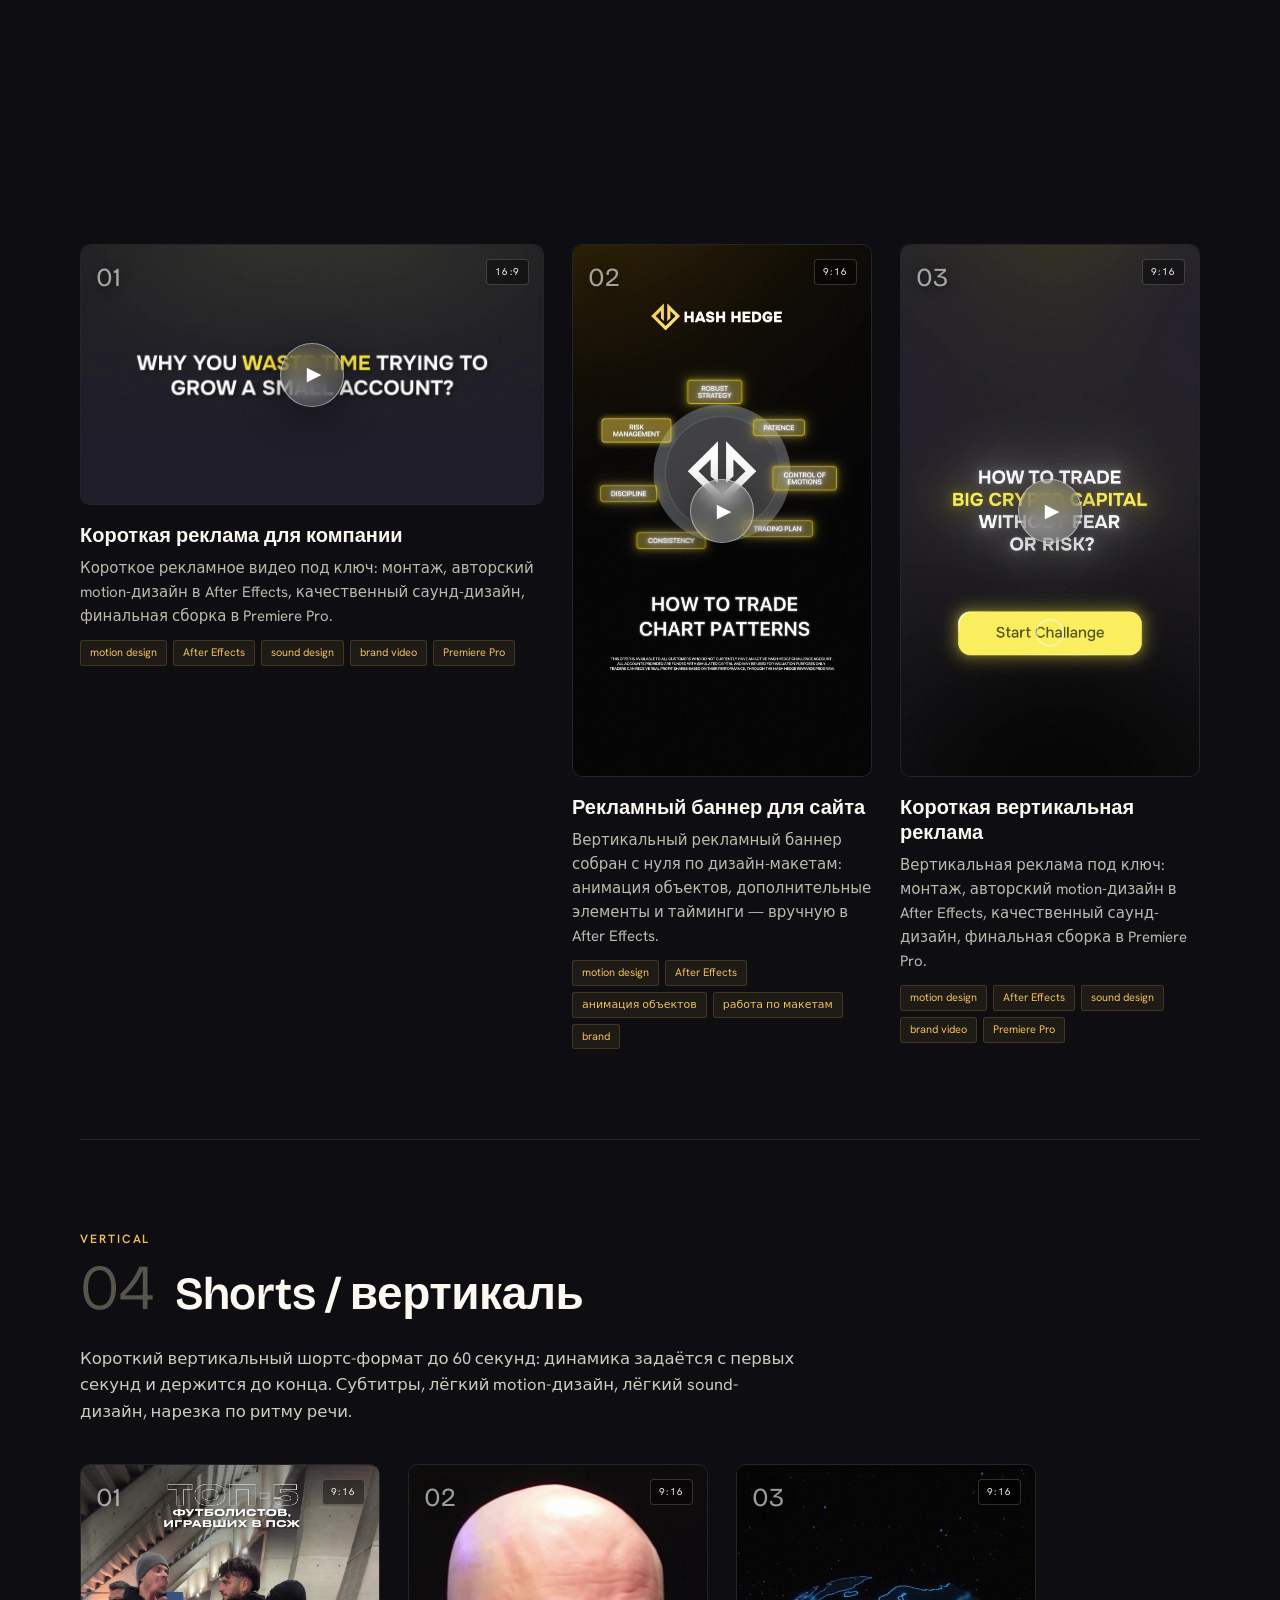
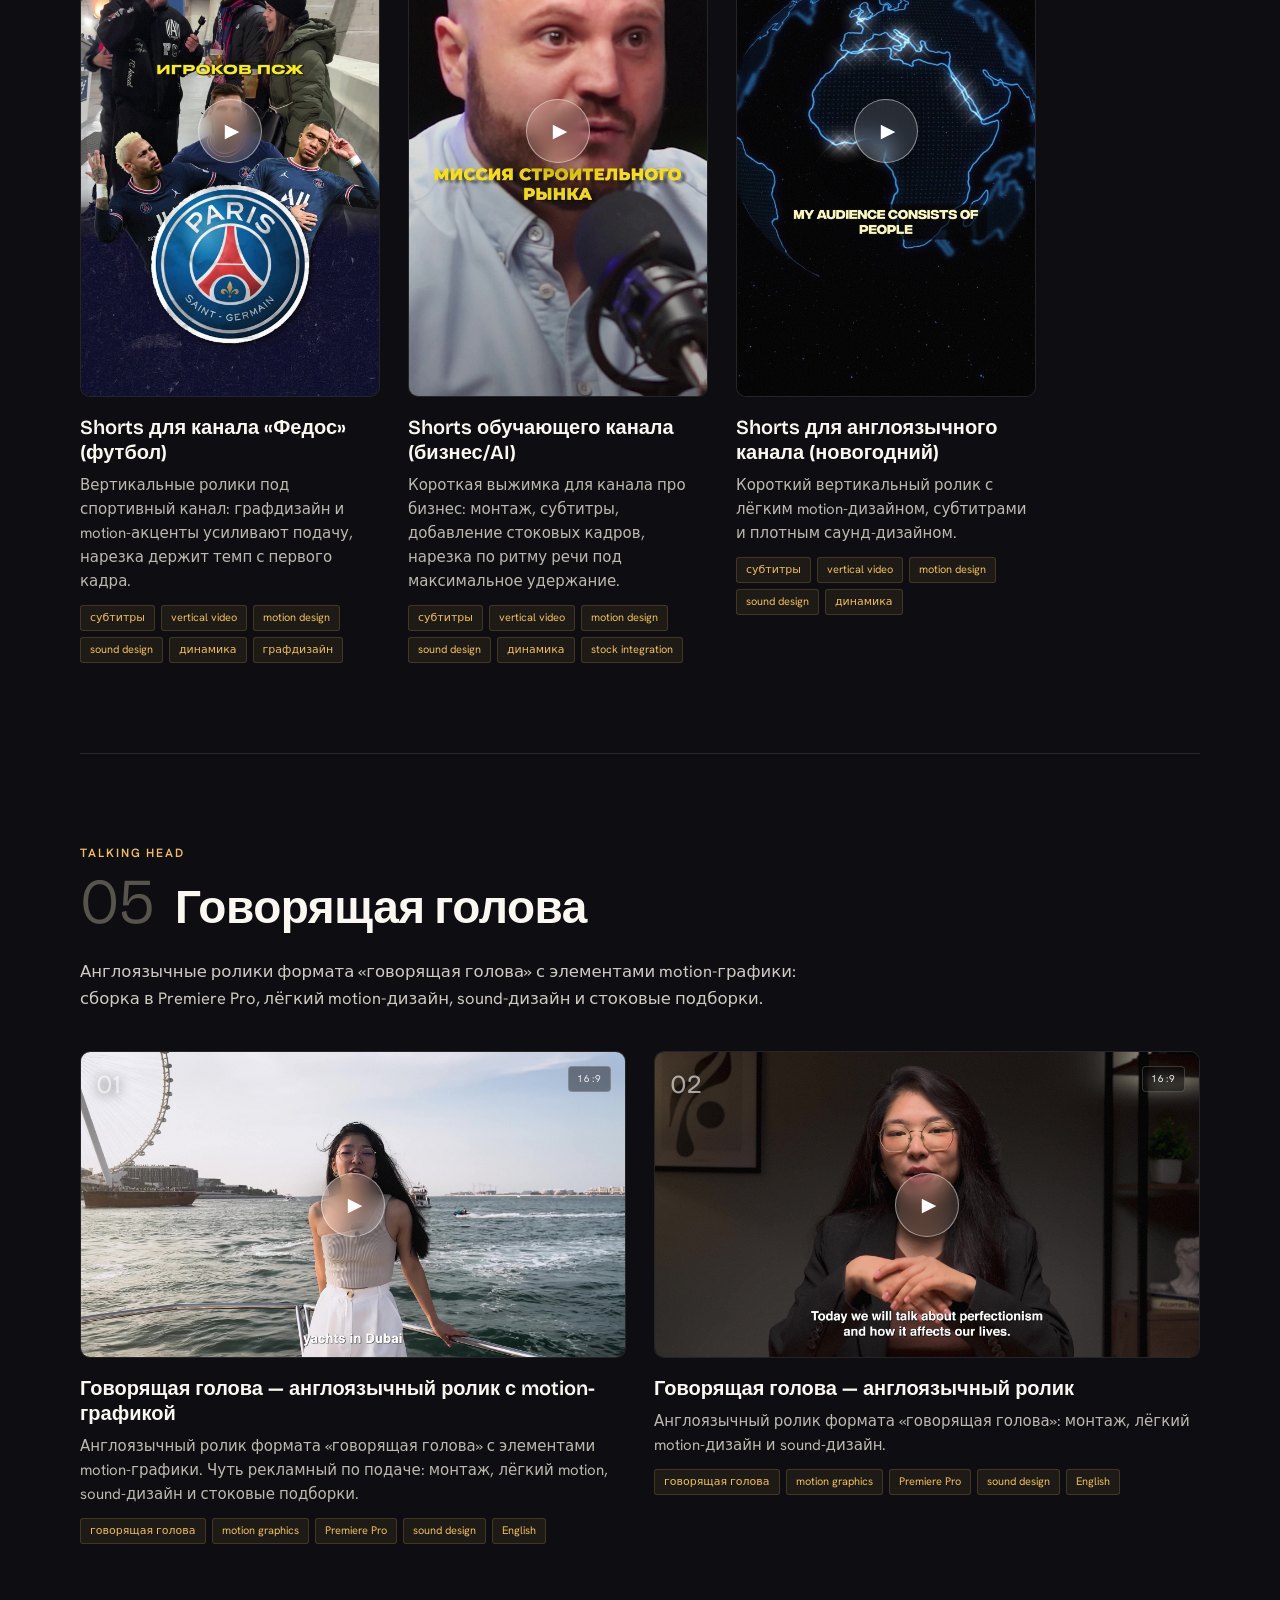
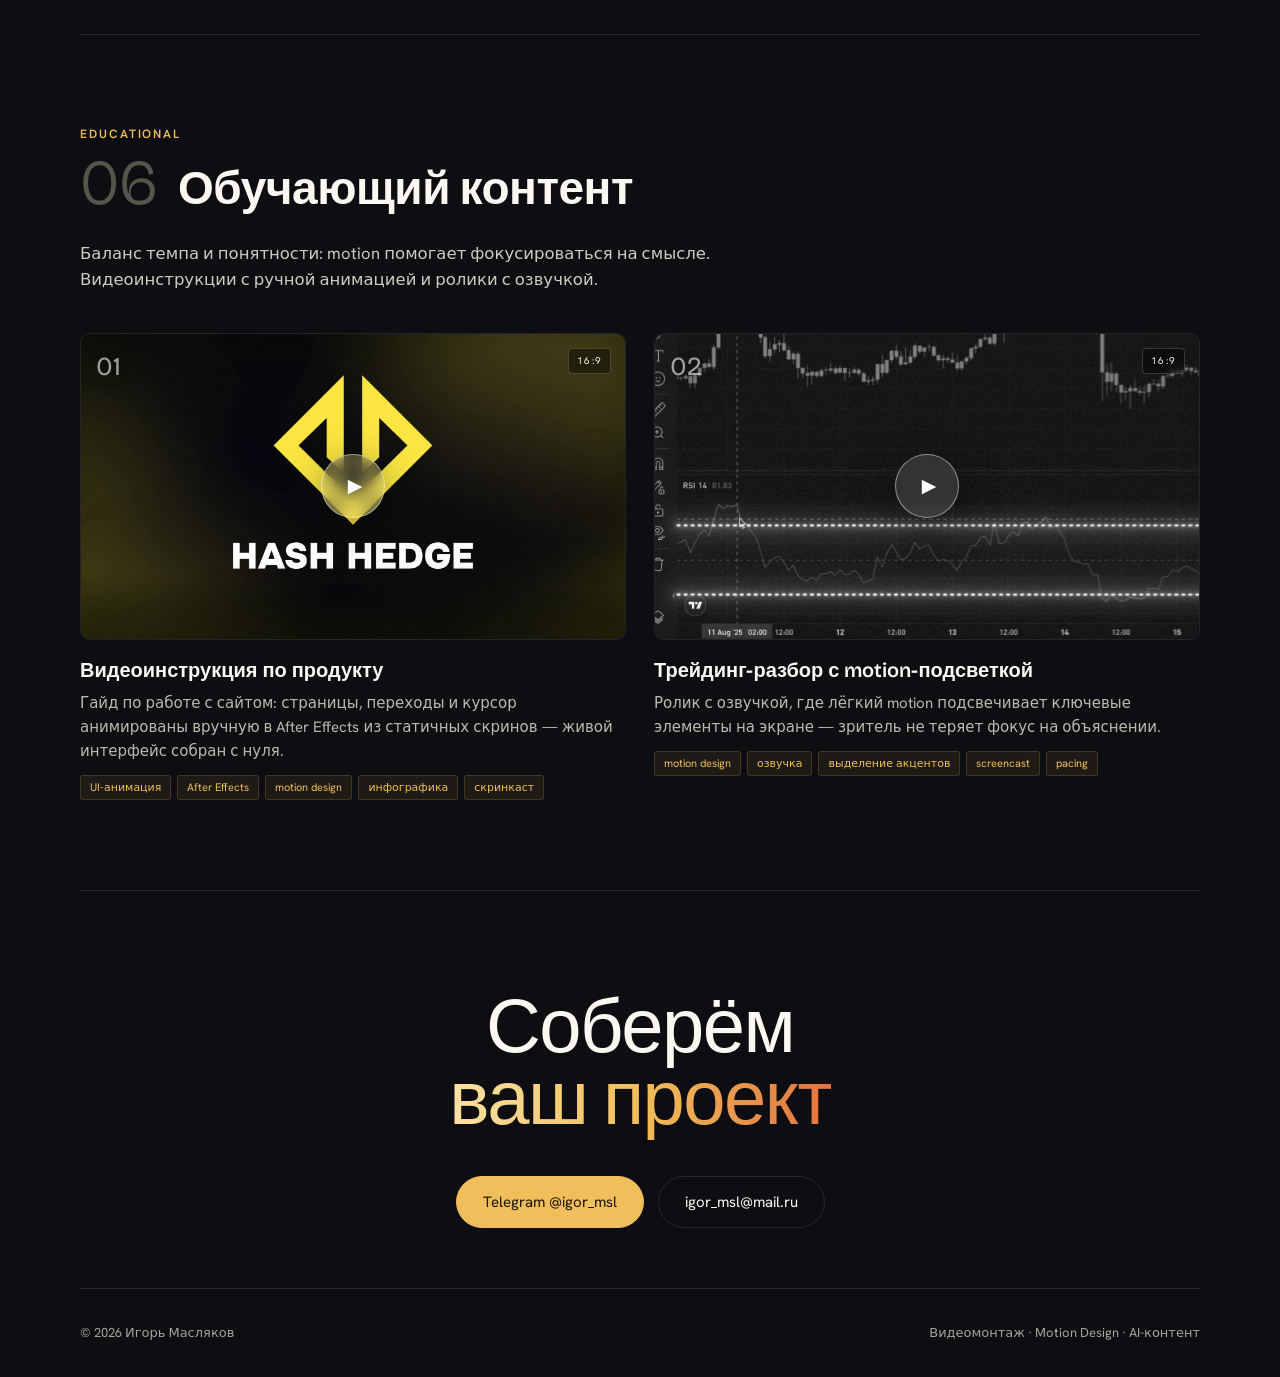
==== commit 048b7028: "AI-секция: split-раскладка + 3 ролика в 05/06 - AI: две горизонтали (Хедлайнер + новый мультфильм) с" ====
--- a/index.html
+++ b/index.html
@@ -94,6 +94,18 @@
     .grid{gap:22px}
     .work.h{flex:1 1 100%;max-width:none}
     .work.v{flex:1 1 100%;width:auto;max-width:340px;margin:0 auto}
+  }
+  /* split-раскладка (AI): две горизонтали стопкой слева, вертикали справа */
+  .grid.split{flex-wrap:nowrap;gap:24px}
+  .grid.split .stack-h{flex:3 1 0;min-width:0;display:flex;flex-direction:column;gap:24px}
+  .grid.split .stack-h .work.h{flex:none;max-width:none}
+  .grid.split .stack-v{flex:4 1 0;min-width:0;display:flex;gap:18px}
+  .grid.split .stack-v .work.v{flex:1 1 0;width:auto;min-width:0}
+  @media(max-width:820px){
+    .grid.split{flex-wrap:wrap;gap:22px}
+    .grid.split .stack-h,.grid.split .stack-v{flex:1 1 100%}
+    .grid.split .stack-v{flex-wrap:wrap;justify-content:center}
+    .grid.split .stack-v .work.v{flex:1 1 100%;width:auto;max-width:340px;margin:0 auto}
   }
   .frame{position:relative;border:1px solid var(--line);border-radius:10px;overflow:hidden;background:#0a0a0e;cursor:pointer;
     transition:transform .4s cubic-bezier(.2,.7,.2,1),box-shadow .4s,border-color .4s}
@@ -252,13 +264,21 @@
   </div>${meta}</article>`;
 }
 function sortWorks(works){ return [...works].sort((a,b)=>(a.orient==='v')-(b.orient==='v')); } // h раньше v
+function gridHtml(s){
+  const ordered = sortWorks(s.works);
+  if(s.layout === 'split'){
+    const hs = [], vs = [];
+    ordered.forEach((w, i) => (w.orient === 'v' ? vs : hs).push(cardHtml(w, i)));
+    return `<div class="grid split"><div class="stack-h">${hs.join('')}</div><div class="stack-v">${vs.join('')}</div></div>`;
+  }
+  return `<div class="grid">${ordered.map(cardHtml).join('')}</div>`;
+}
 function sectionHtml(s){
-  const works = sortWorks(s.works).map(cardHtml).join('');
   return `<section class="section" id="${s.id}">
     <div class="sec-cat rv">${s.cat}</div>
     <div class="sec-head rv"><span class="sec-num">${s.num}</span><h2 class="sec-title">${s.title}</h2></div>
     <p class="sec-desc rv">${s.desc}</p>
-    <div class="grid">${works}</div>
+    ${gridHtml(s)}
   </section>`;
 }
 
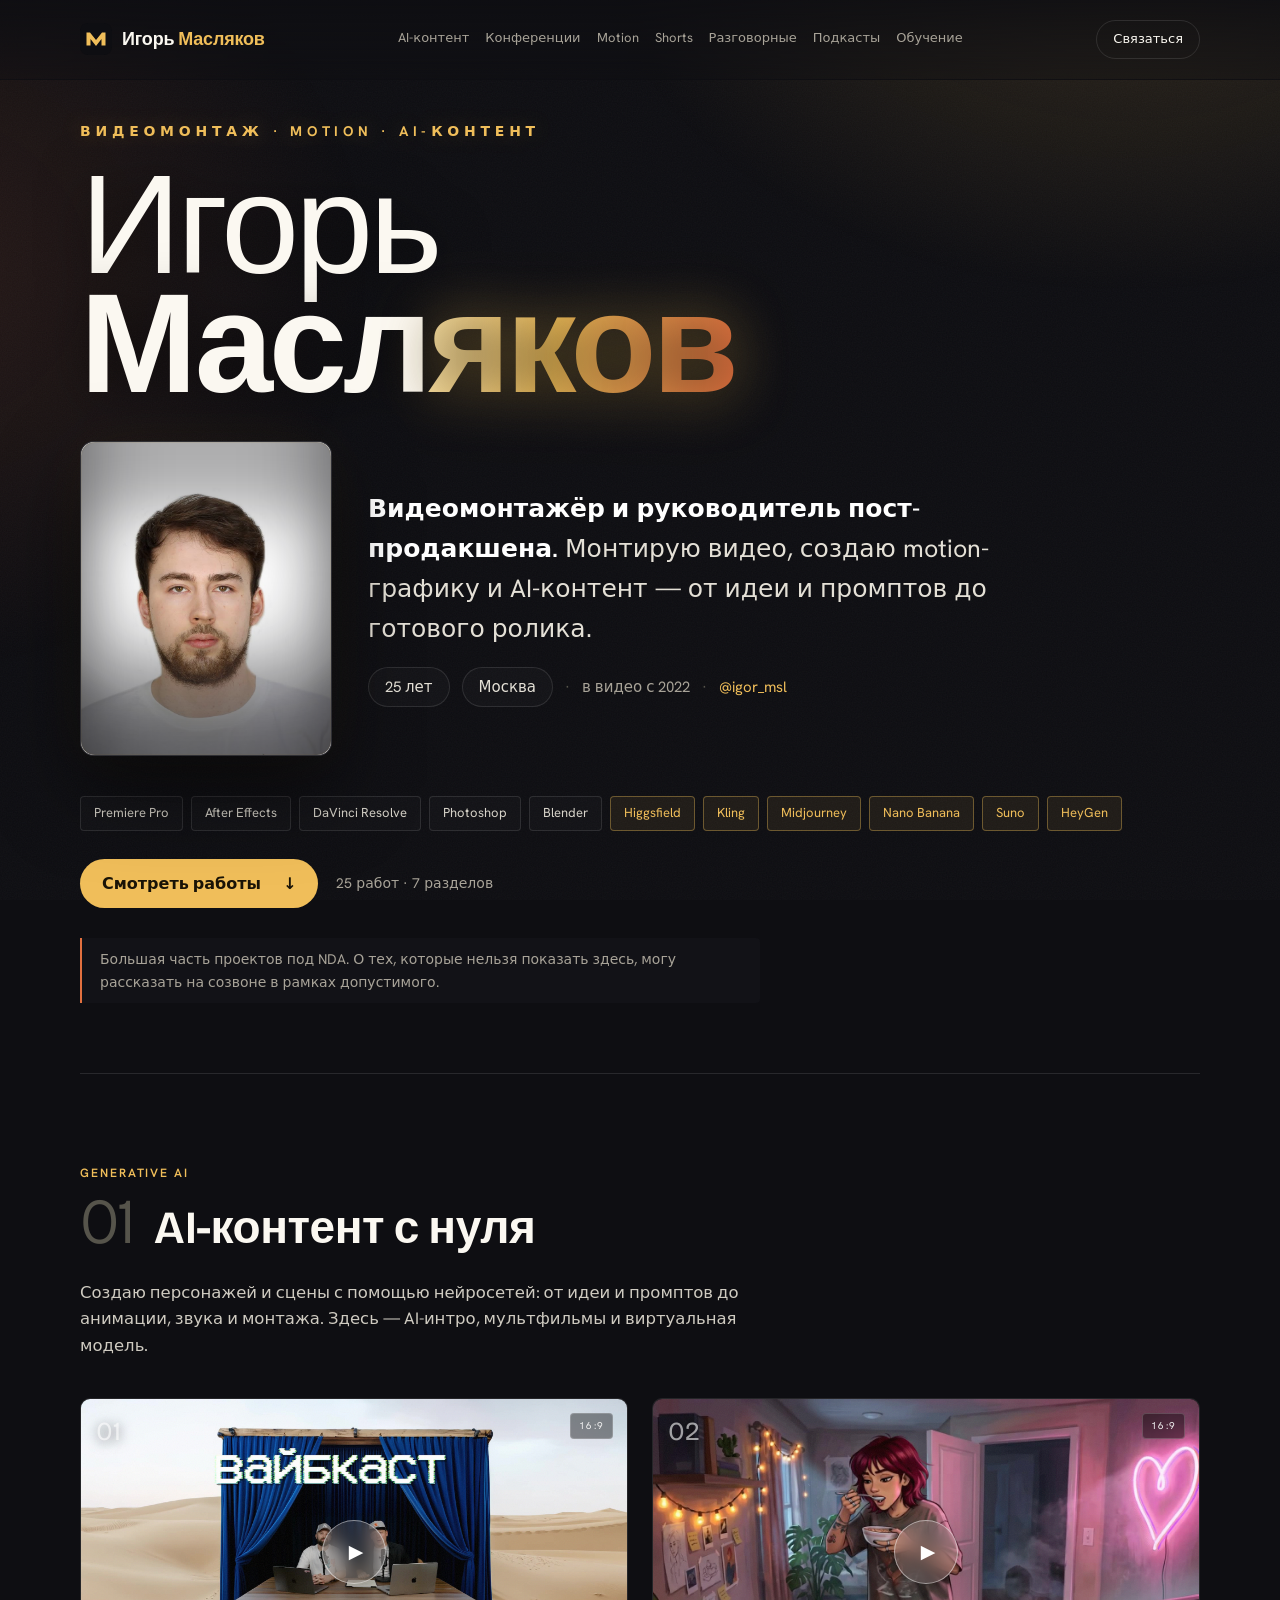
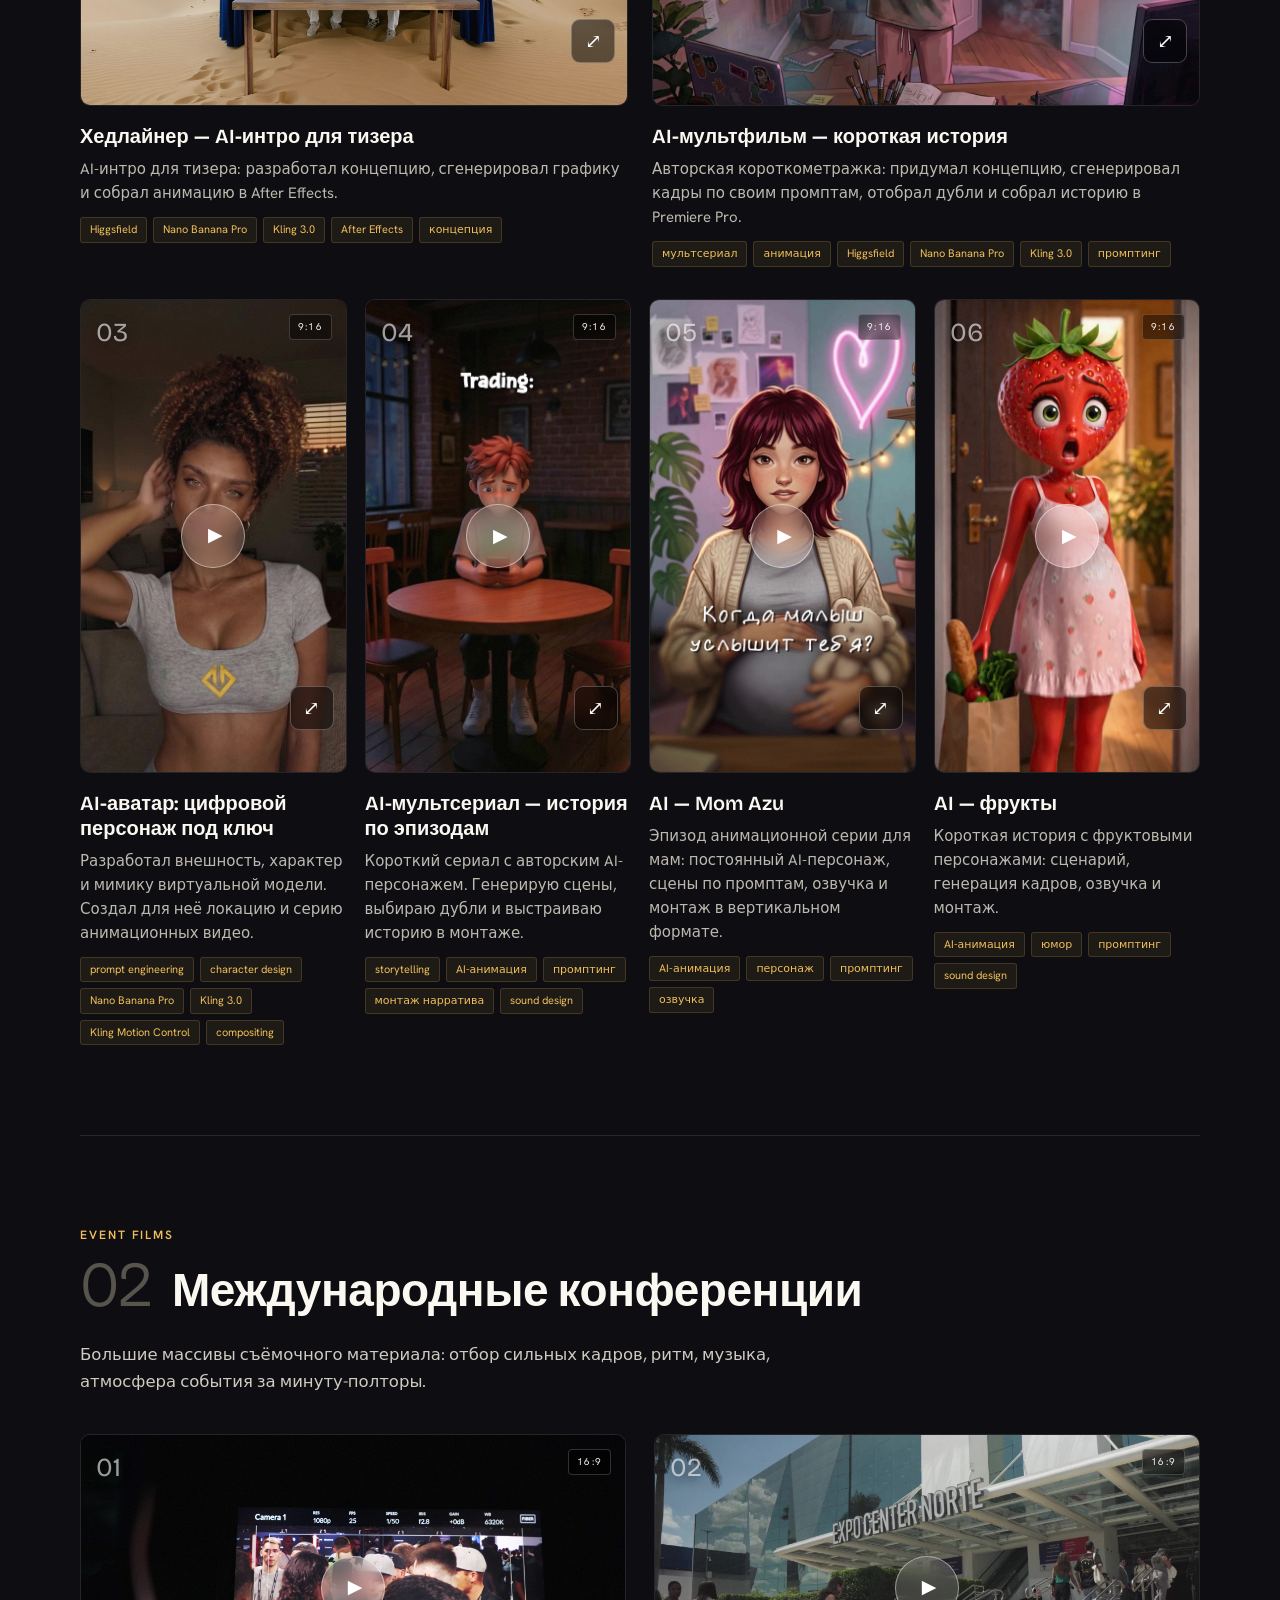
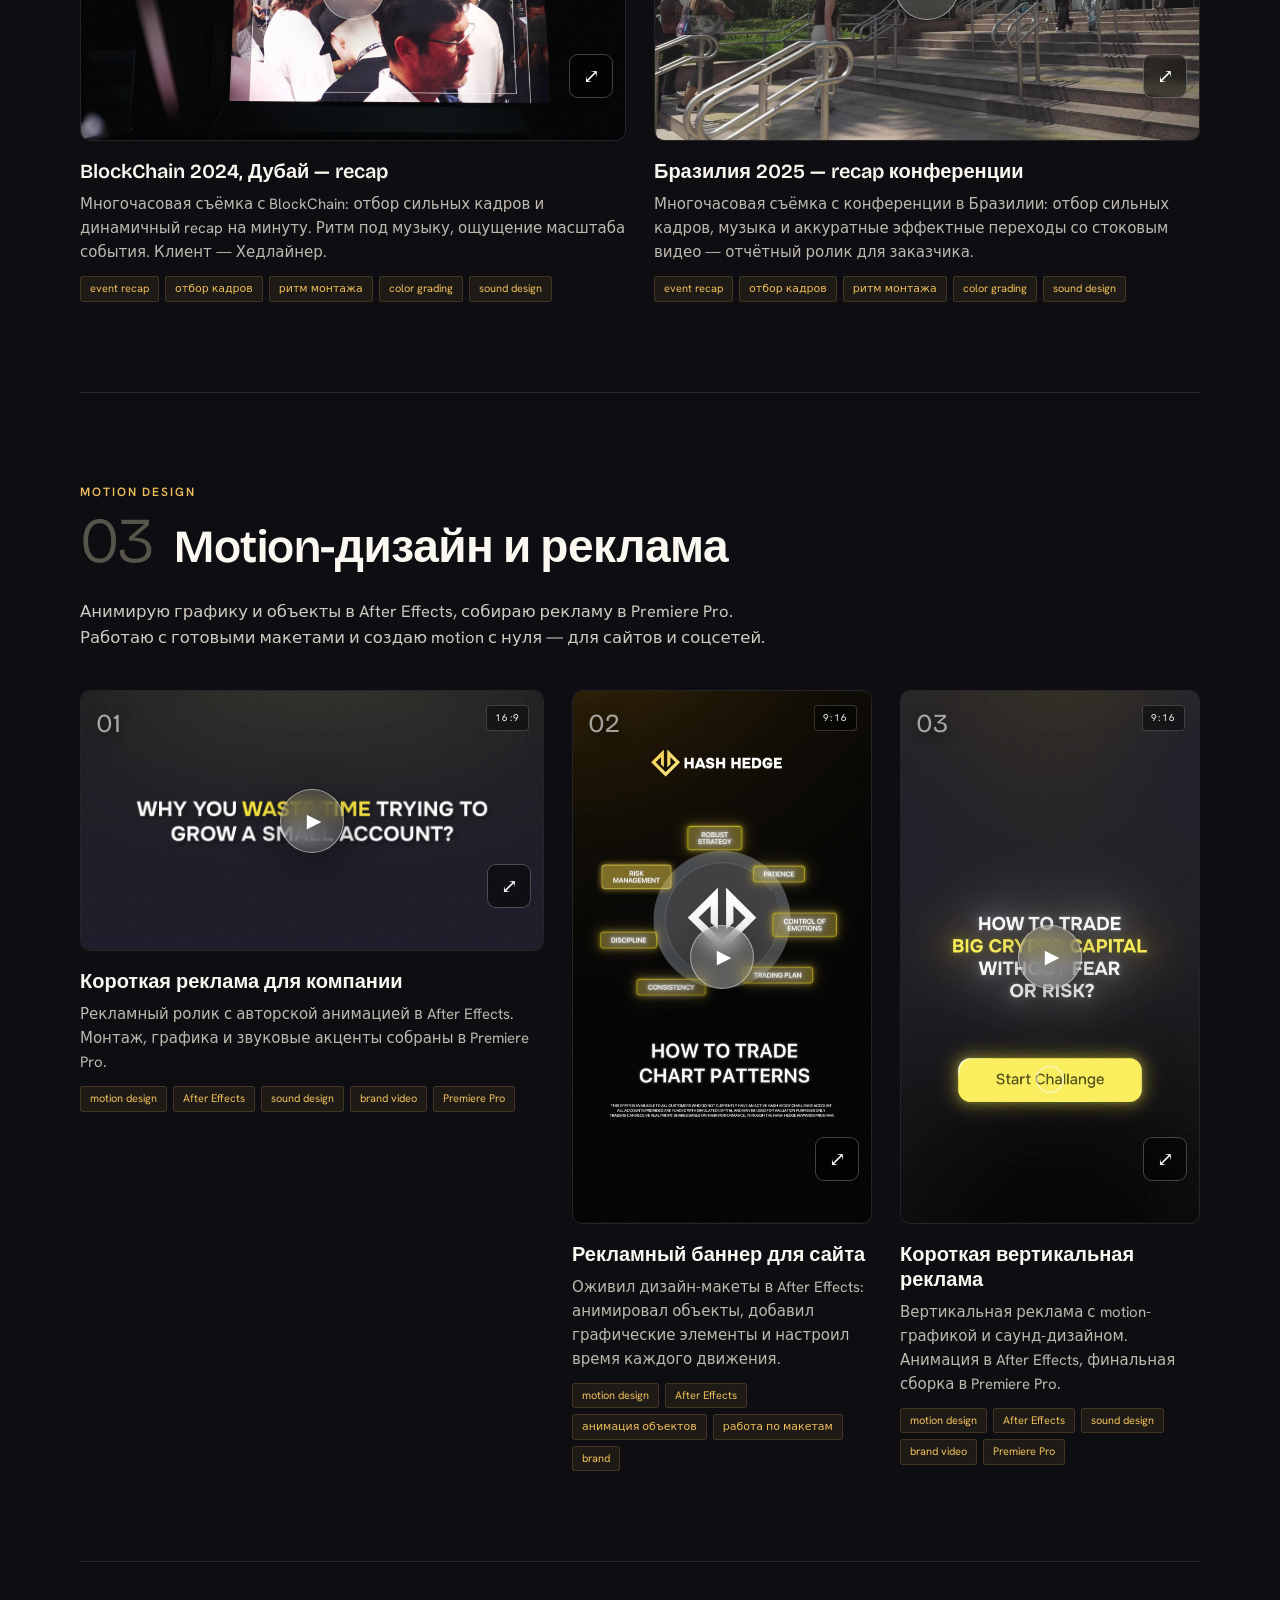
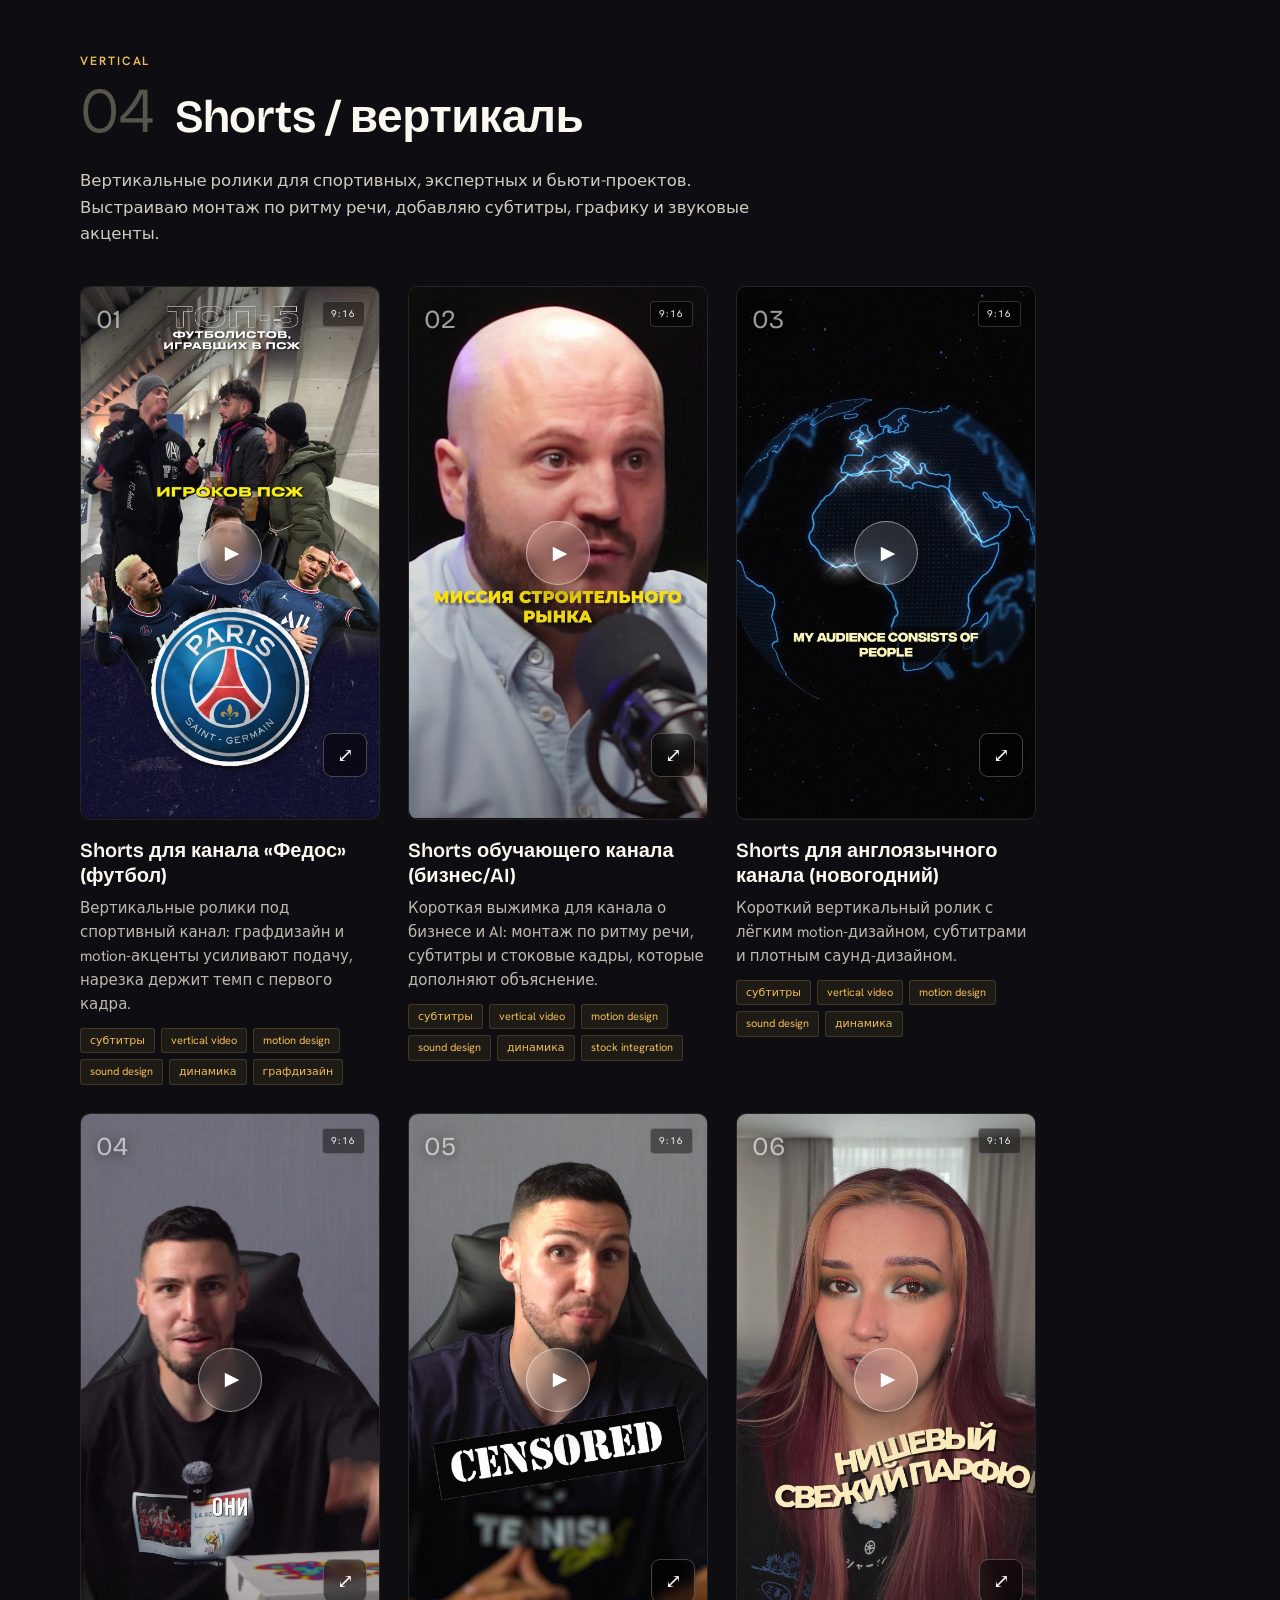
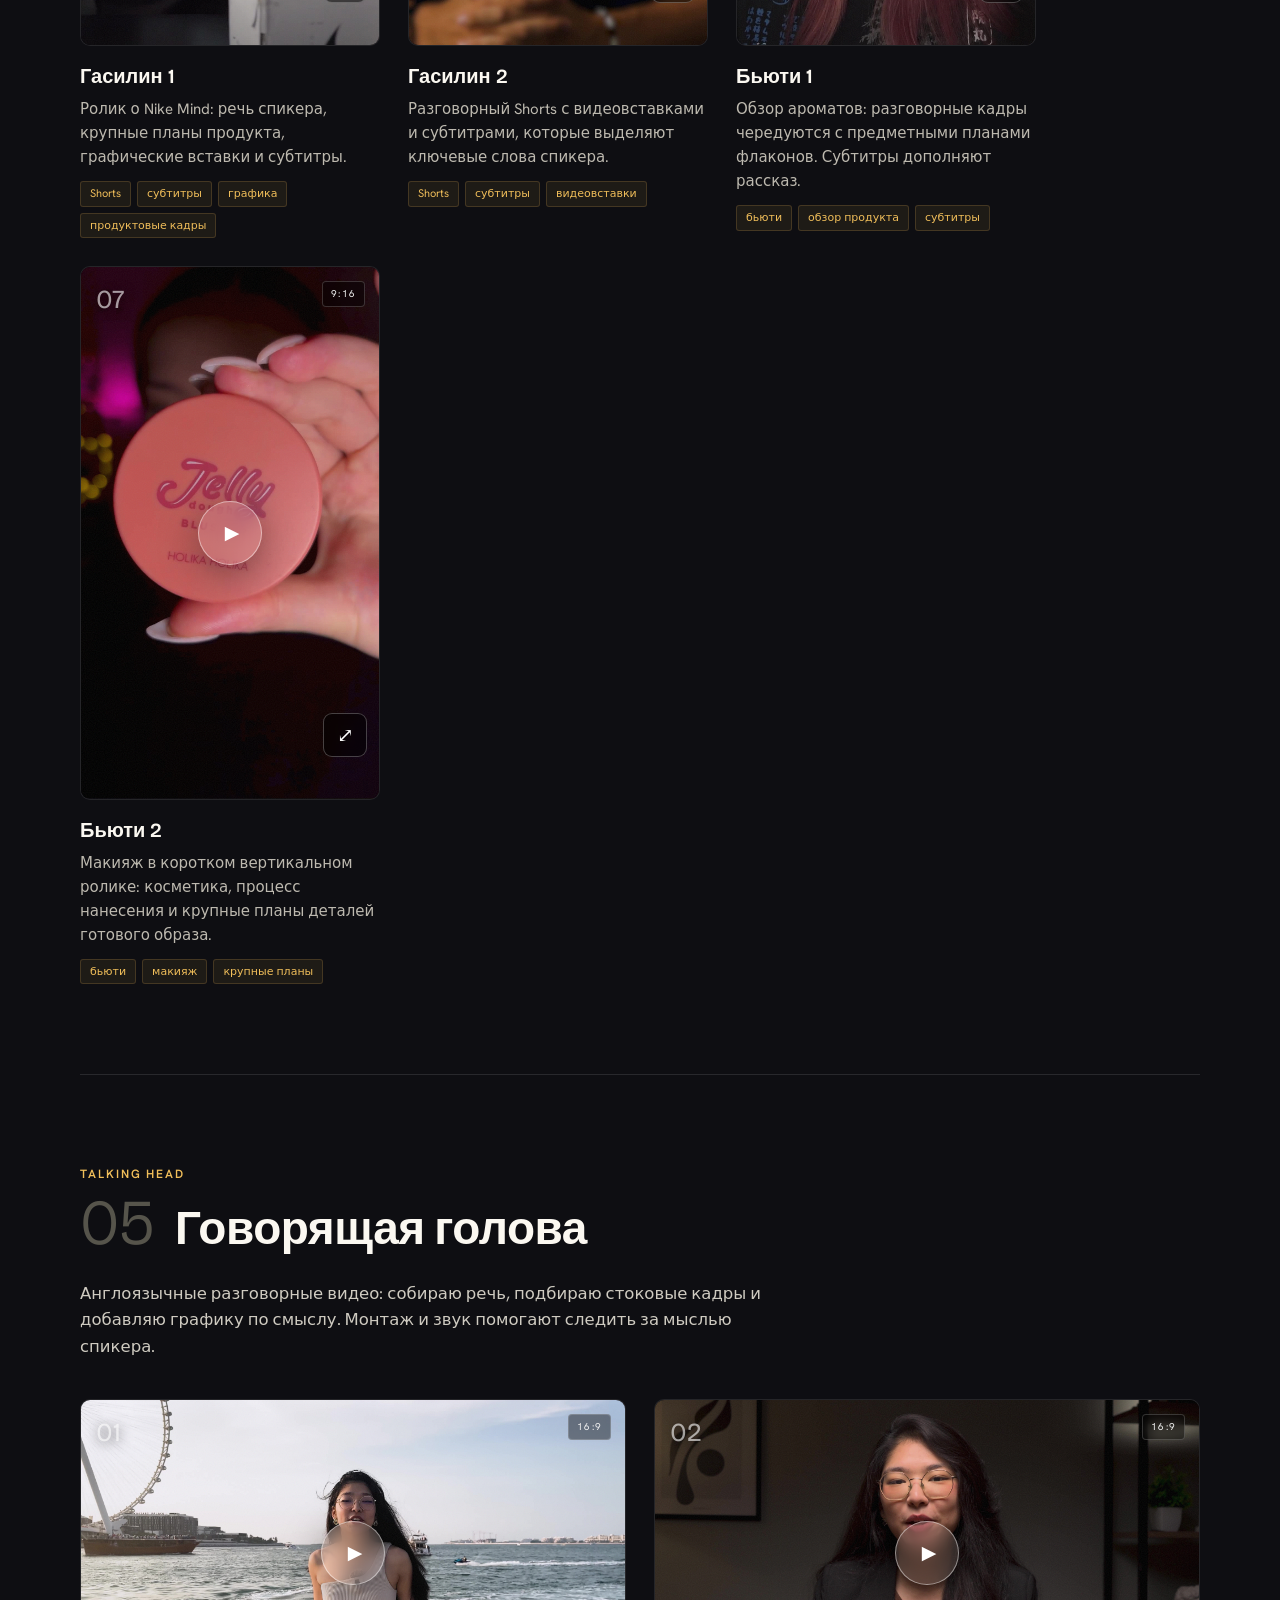
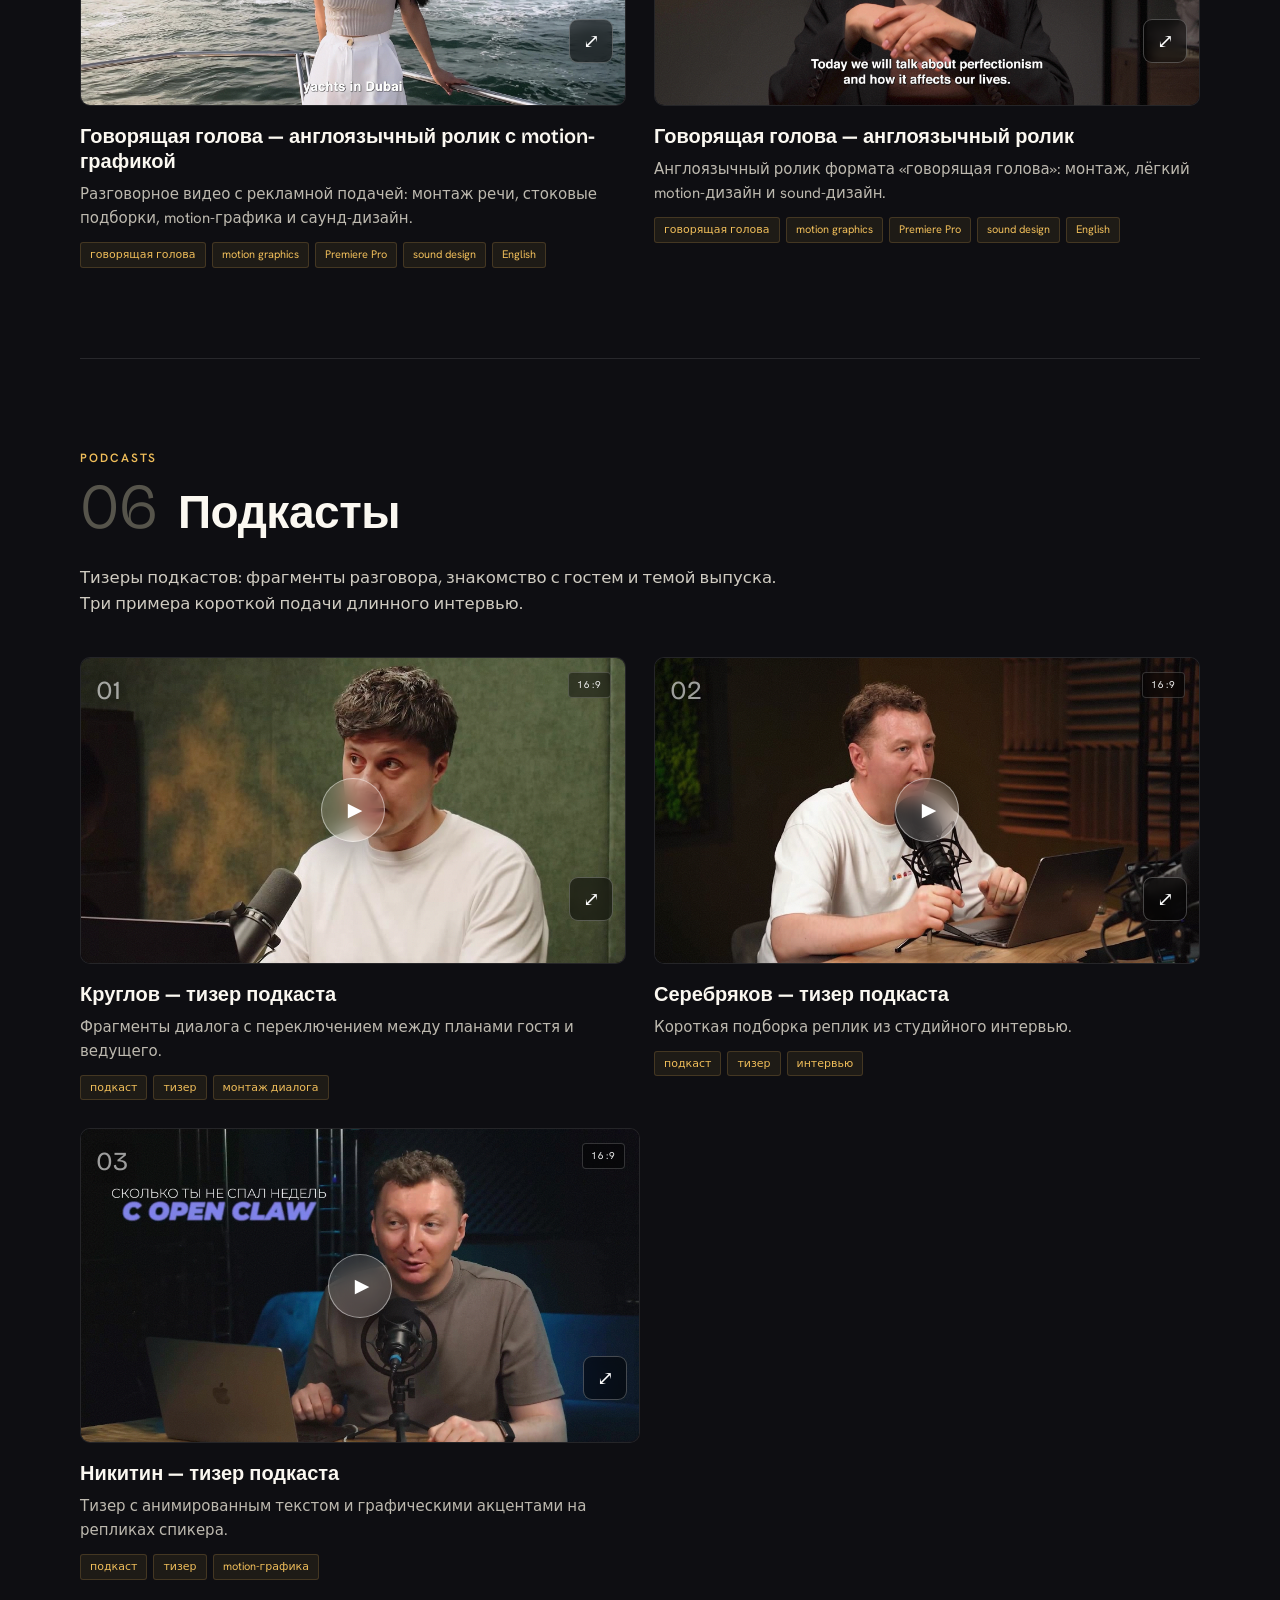
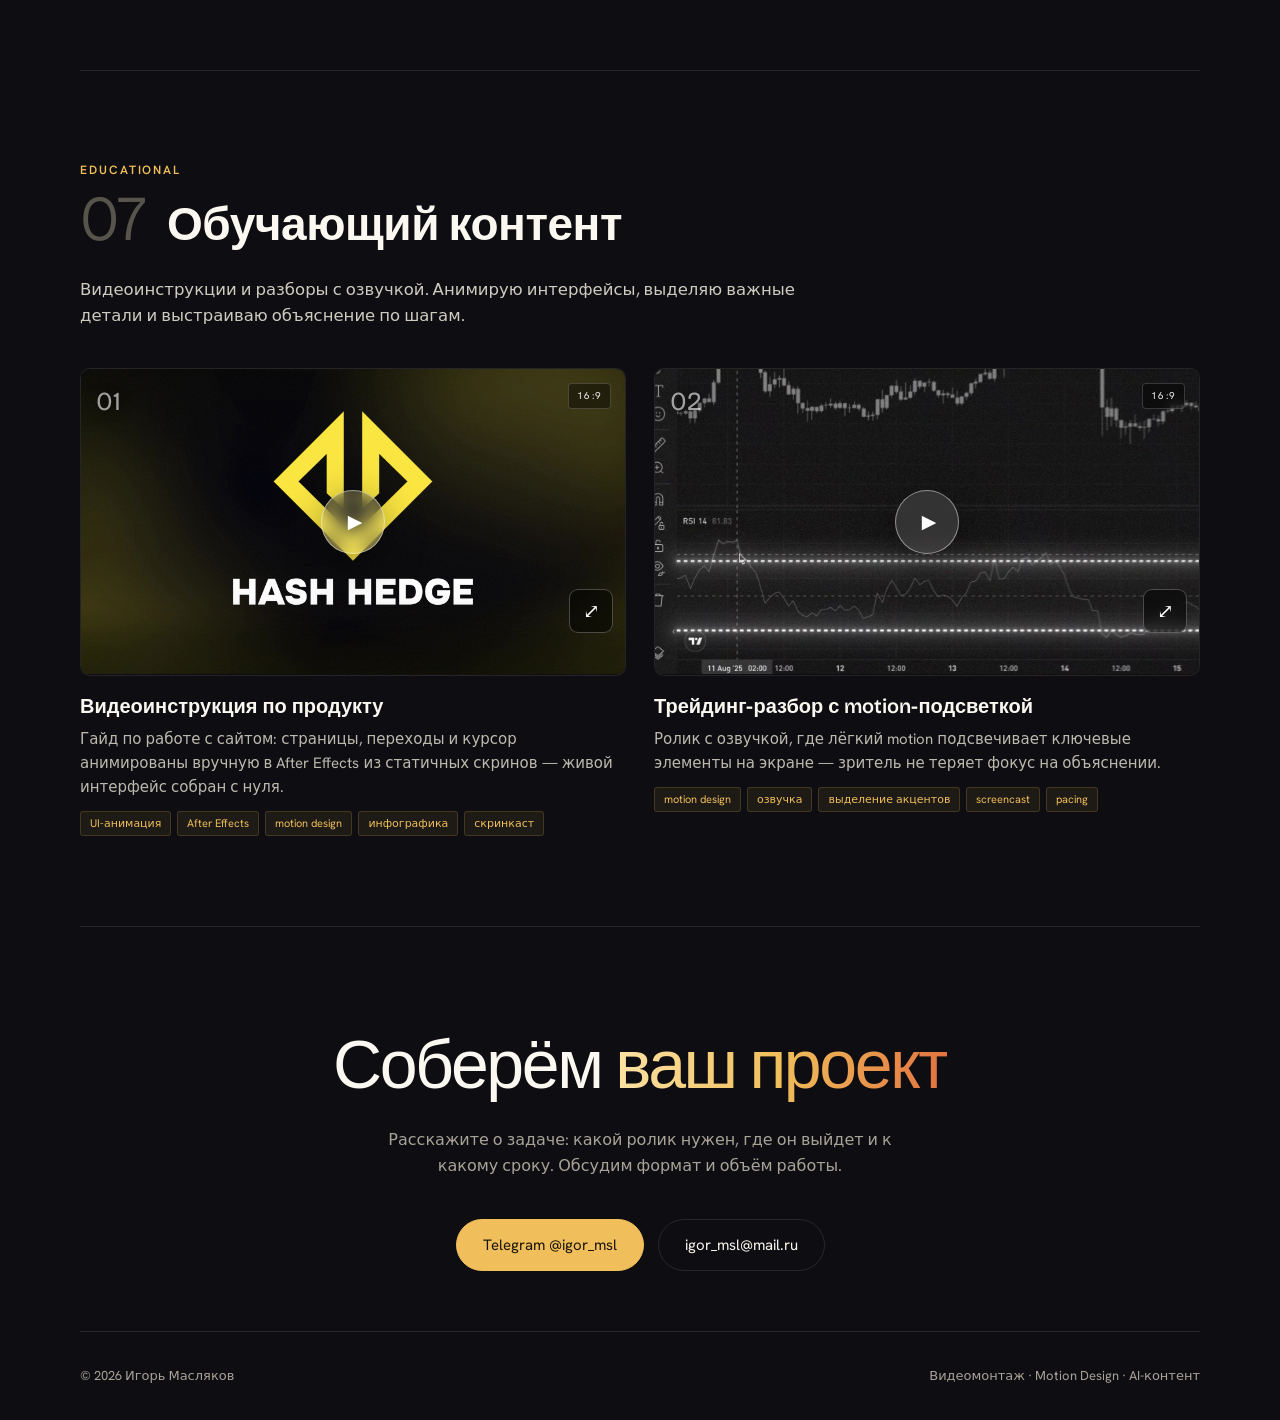
==== commit f13bec3a: "Обновить основное портфолио: видео, подкасты и навигация" ====
--- a/index.html
+++ b/index.html
@@ -4,7 +4,11 @@
 <meta charset="UTF-8">
 <meta name="viewport" content="width=device-width, initial-scale=1.0">
 <title>Игорь Масляков — Видеомонтаж · Motion · AI</title>
-<meta name="description" content="Игорь Масляков — видеомонтажёр, руководитель пост-продакшена и AI-креатор. Showreel, AI-контент, motion-дизайн, event-films.">
+<meta name="description" content="Портфолио Игоря Маслякова: видеомонтаж, AI-контент, motion-дизайн, конференции, Shorts, подкасты и обучающие видео.">
+<meta name="theme-color" content="#0e0e12">
+<link rel="icon" type="image/svg+xml" href="favicon.svg">
+<link rel="icon" type="image/png" sizes="32x32" href="favicon-32.png">
+<link rel="apple-touch-icon" sizes="180x180" href="apple-touch-icon.png">
 <link rel="preconnect" href="https://fonts.googleapis.com">
 <link rel="preconnect" href="https://fonts.gstatic.com" crossorigin>
 <link href="https://fonts.googleapis.com/css2?family=Bricolage+Grotesque:opsz,wght@12..96,300..800&family=Hanken+Grotesk:wght@300;400;500;600;700&display=swap" rel="stylesheet">
@@ -36,7 +40,37 @@
   .nav-links a{transition:.2s}.nav-links a:hover{color:var(--ink)}
   .nav-cta{font-size:13px;border:1px solid var(--line);padding:8px 16px;border-radius:100px;color:var(--ink);transition:.2s}
   .nav-cta:hover{background:var(--gold);color:#1a1407;border-color:var(--gold)}
-  @media(max-width:780px){.nav-links{display:none}}
+  .logo{display:flex;align-items:center;gap:10px;white-space:nowrap}
+  .logo img{width:32px;height:32px;flex:none}
+  .nav-links{gap:16px;font-size:13px;letter-spacing:0}
+  .nav-links a{padding:12px 0;white-space:nowrap;border-bottom:2px solid transparent}
+  .nav-links a[aria-current="location"]{color:var(--gold);border-bottom-color:var(--gold)}
+  .nav-toggle{display:none}
+  .mobile-only{display:none}
+  .skip-link{position:fixed;top:8px;left:16px;z-index:80;padding:12px 18px;background:var(--gold);color:var(--bg);transform:translateY(-160%)}
+  .skip-link:focus{transform:none}
+  :focus-visible{outline:2px solid var(--gold);outline-offset:5px}
+  .hero-actions{display:flex;gap:18px;align-items:center;flex-wrap:wrap;margin-top:28px}
+  .hero-actions a{display:inline-flex;align-items:center;gap:22px;background:var(--gold);color:#1a1407;border-radius:100px;padding:12px 22px;font-weight:600}
+  .hero-actions p{font-size:14px;color:var(--muted)}
+  .back-top{position:fixed;right:22px;bottom:22px;z-index:25;width:44px;height:44px;display:grid;place-items:center;border:1px solid var(--line);background:var(--bg2);border-radius:50%;color:var(--gold);visibility:hidden;opacity:0;transition:opacity .2s}
+  .back-top.visible{visibility:visible;opacity:1}
+  @media(max-width:1080px){
+    .nav-in{padding:12px 20px;gap:16px}
+    .nav-toggle{display:flex;align-items:center;gap:10px;min-height:44px;border:1px solid var(--line);border-radius:100px;padding:8px 16px;background:transparent;color:var(--ink);font:inherit;font-size:14px;cursor:pointer}
+    .nav-toggle span:last-child{font-size:18px}
+    .nav-links{display:none;position:absolute;top:100%;left:0;right:0;background:#121217;border-bottom:1px solid var(--line);padding:12px 20px 22px;max-height:calc(100dvh - 68px);overflow-y:auto;grid-template-columns:1fr 1fr;gap:4px 20px;box-shadow:0 20px 30px rgba(0,0,0,.3)}
+    .nav-links.open{display:grid}
+    .nav-links a{padding:12px;font-size:15px;border-radius:6px;white-space:normal}
+    .nav-links a[aria-current="location"]{background:rgba(240,190,90,.08)}
+    .mobile-only{display:block}
+    .nav-cta{margin-left:auto}
+  }
+  @media(max-width:600px){
+    .nav-in{padding:10px 16px}.logo{font-size:16px;gap:8px}.logo img{width:28px;height:28px}
+    .nav-cta{display:none}.nav-toggle{margin-left:auto}
+    .wrap{padding:0 20px}.back-top{right:14px;bottom:14px}
+  }
 
   /* hero */
   .hero{min-height:100vh;display:flex;flex-direction:column;justify-content:center;padding:120px 0 70px;position:relative}
@@ -79,6 +113,7 @@
 
   /* sections */
   .section{padding:90px 0;border-top:1px solid var(--line)}
+  .section,.contact,#top,#work-root{scroll-margin-top:100px}
   .sec-head{display:flex;align-items:baseline;gap:20px;margin-bottom:14px}
   .sec-num{font-family:var(--disp);font-weight:300;font-size:clamp(34px,6vw,64px);color:var(--faint);line-height:.8}
   .sec-title{font-family:var(--disp);font-weight:600;font-size:clamp(26px,4.4vw,46px);letter-spacing:-.01em}
@@ -95,17 +130,21 @@
     .work.h{flex:1 1 100%;max-width:none}
     .work.v{flex:1 1 100%;width:auto;max-width:340px;margin:0 auto}
   }
-  /* split-раскладка (AI): две горизонтали стопкой слева, вертикали справа */
-  .grid.split{flex-wrap:nowrap;gap:24px}
-  .grid.split .stack-h{flex:3 1 0;min-width:0;display:flex;flex-direction:column;gap:24px}
+  /* AI: горизонтальные работы сверху, вертикальные в отдельном ряду. */
+  .grid.split{display:grid;gap:32px}
+  .grid.split .stack-h{min-width:0;display:grid;grid-template-columns:repeat(2,minmax(0,1fr));gap:24px}
   .grid.split .stack-h .work.h{flex:none;max-width:none}
-  .grid.split .stack-v{flex:4 1 0;min-width:0;display:flex;gap:18px}
+  .grid.split .stack-v{min-width:0;display:grid;grid-template-columns:repeat(4,minmax(0,1fr));gap:28px 18px;align-items:start}
   .grid.split .stack-v .work.v{flex:1 1 0;width:auto;min-width:0}
-  @media(max-width:820px){
-    .grid.split{flex-wrap:wrap;gap:22px}
-    .grid.split .stack-h,.grid.split .stack-v{flex:1 1 100%}
-    .grid.split .stack-v{flex-wrap:wrap;justify-content:center}
-    .grid.split .stack-v .work.v{flex:1 1 100%;width:auto;max-width:340px;margin:0 auto}
+  @media(max-width:1080px){
+    .grid.split .stack-v{grid-template-columns:repeat(2,minmax(0,1fr))}
+    .grid.split .stack-v .work.v{max-width:340px;justify-self:center}
+  }
+  @media(max-width:780px){
+    .grid.split .stack-h{grid-template-columns:1fr}
+  }
+  @media(max-width:600px){
+    .grid.split .stack-v{grid-template-columns:1fr}
   }
   .frame{position:relative;border:1px solid var(--line);border-radius:10px;overflow:hidden;background:#0a0a0e;cursor:pointer;
     transition:transform .4s cubic-bezier(.2,.7,.2,1),box-shadow .4s,border-color .4s}
@@ -129,8 +168,11 @@
     background:rgba(255,255,255,.12);backdrop-filter:blur(10px);border:1px solid rgba(255,255,255,.46);box-shadow:0 10px 40px rgba(0,0,0,.4);transition:.4s}
   .frame .play .tri{color:#fff;font-size:19px;margin-left:4px}
   .work:hover .frame .play .ring{transform:scale(1.08);box-shadow:0 12px 52px rgba(240,190,90,.38);border-color:rgba(240,190,90,.72)}
-  .frame .expand{position:absolute;bottom:12px;right:12px;z-index:7;width:38px;height:38px;border-radius:9px;display:grid;place-items:center;
-    background:rgba(0,0,0,.5);backdrop-filter:blur(6px);border:1px solid rgba(255,255,255,.25);color:#fff;font-size:15px;cursor:pointer;opacity:0;transition:.25s}
+  .frame .expand{position:absolute;bottom:42px;right:12px;z-index:9;width:44px;height:44px;border-radius:9px;display:grid;place-items:center;
+    background:rgba(0,0,0,.5);backdrop-filter:blur(6px);border:1px solid rgba(255,255,255,.25);color:#fff;font-size:20px;cursor:pointer;opacity:1;transition:.25s}
+  .play-trigger{position:absolute;inset:0;z-index:7;width:100%;height:100%;border:0;border-radius:10px;background:transparent;cursor:pointer}
+  .play-trigger:focus-visible{outline-offset:-5px}
+  .frame.playing .play-trigger{display:none}
   .work:hover .frame .expand,.frame.playing .expand{opacity:1}
   .frame.playing .play,.frame.playing .aurora,.frame.playing .veil,.frame.playing .pnum,.frame.playing .badge{opacity:0;pointer-events:none;transition:opacity .3s}
   .frame.placeholder{cursor:default}
@@ -148,15 +190,17 @@
   .lb.open{display:flex;opacity:1}
   .lb .box{position:relative;transform:scale(.95);transition:transform .35s cubic-bezier(.2,.7,.2,1)}
   .lb.open .box{transform:scale(1)}
-  .lb video{display:block;max-height:90vh;max-width:90vw;border-radius:12px;box-shadow:0 40px 120px rgba(0,0,0,.65);background:#000}
+  .lb video{display:block;max-height:calc(100dvh - 140px);max-width:90vw;border-radius:12px;box-shadow:0 40px 120px rgba(0,0,0,.65);background:#000}
+  .lb-title{position:absolute;left:0;bottom:calc(100% + 16px);right:58px;white-space:nowrap;overflow:hidden;text-overflow:ellipsis;font-size:14px}
   .lb.v video{max-width:min(480px,92vw)}
-  .lb .x{position:absolute;top:-46px;right:0;width:40px;height:40px;border-radius:50%;display:grid;place-items:center;
+  .lb .x{position:absolute;top:-54px;right:0;width:44px;height:44px;border-radius:50%;display:grid;place-items:center;
     background:rgba(255,255,255,.12);border:1px solid rgba(255,255,255,.4);color:#fff;font-size:20px;cursor:pointer}
   body.lb-open{overflow:hidden}
 
   /* contact */
   .contact{padding:100px 0 60px;border-top:1px solid var(--line);text-align:center}
-  .contact .big{font-family:var(--disp);font-weight:300;font-size:clamp(34px,7vw,76px);line-height:.95;letter-spacing:-.02em}
+  .contact .big{font-family:var(--disp);font-weight:300;font-size:clamp(23px,5.5vw,68px);line-height:1.15;letter-spacing:-.035em;white-space:nowrap}
+  .contact .contact-note{max-width:540px;margin:22px auto 0;color:var(--muted);font-size:16px}
   .contact .big em{font-style:normal;background:linear-gradient(96deg,#FCE3A6,#F0BE5A,#E2703F);-webkit-background-clip:text;background-clip:text;color:transparent}
   .contact .links{display:flex;gap:14px;justify-content:center;flex-wrap:wrap;margin-top:40px}
   .contact .links a{border:1px solid var(--line);border-radius:100px;padding:13px 26px;font-size:15px;transition:.2s}
@@ -169,21 +213,32 @@
   .rv{opacity:0;transform:translateY(26px);transition:opacity .7s ease,transform .7s ease}
   .rv.in{opacity:1;transform:none}
   .nda{margin-top:30px;font-size:14px;color:var(--muted);border-left:2px solid var(--ember);padding:10px 18px;background:var(--bg2);border-radius:0 4px 4px 0;max-width:680px}
+  .load-message{padding:60px 0;color:var(--muted);text-align:center}
+  .load-message button{display:block;margin:16px auto;padding:12px 20px;background:var(--gold);color:var(--bg);border:0;border-radius:100px;font:inherit;cursor:pointer}
+  @media(prefers-reduced-motion:reduce){
+    html{scroll-behavior:auto}*,*::before,*::after{animation:none!important;transition:none!important}
+    .rv{opacity:1;transform:none}
+  }
 </style>
 </head>
 <body>
 
-<nav id="nav">
+<a class="skip-link" href="#work-root">Перейти к работам</a>
+<nav id="nav" aria-label="Навигация по портфолио">
   <div class="nav-in">
-    <a href="#top" class="logo">Игорь <span>Масляков</span></a>
-    <div class="nav-links">
+    <a href="#top" class="logo"><img src="favicon.svg" width="32" height="32" alt=""><span style="color:inherit">Игорь <span>Масляков</span></span></a>
+    <div class="nav-links" id="nav-links">
       <a href="#ai">AI-контент</a>
-      <a href="#event">Event Films</a>
+      <a href="#event">Конференции</a>
       <a href="#motion">Motion</a>
       <a href="#shorts">Shorts</a>
-      <a href="#edu">Обучающее</a>
+      <a href="#talkinghead">Разговорные</a>
+      <a href="#podcasts">Подкасты</a>
+      <a href="#edu">Обучение</a>
+      <a href="#contact" class="mobile-only">Связаться</a>
     </div>
     <a href="#contact" class="nav-cta">Связаться</a>
+    <button class="nav-toggle" aria-expanded="false" aria-controls="nav-links"><span>Меню</span><span aria-hidden="true">☰</span></button>
   </div>
 </nav>
 
@@ -198,13 +253,12 @@
         <img src="photo.jpg" alt="Игорь Масляков" onerror="this.style.display='none'">
         <div class="portrait-ph">
           <svg viewBox="0 0 24 24" fill="none" stroke-width="1.4" stroke-linecap="round" stroke-linejoin="round"><circle cx="12" cy="8.5" r="4"/><path d="M4.5 20.5c0-4.2 3.4-7 7.5-7s7.5 2.8 7.5 7"/></svg>
-          <div class="pl"><b>Фото сюда</b>положи photo.jpg рядом с index.html</div>
         </div>
       </div>
       <div class="id-meta">
-        <p class="role"><b>Видеомонтажёр и руководитель пост-продакшена.</b> AI-креатор полного цикла — от идеи и промптов до финальной сборки.</p>
+        <p class="role"><b>Видеомонтажёр и руководитель пост-продакшена.</b> Монтирую видео, создаю motion-графику и AI-контент — от идеи и промптов до готового ролика.</p>
         <div class="sub">
-          <span class="pill">24 года</span>
+          <span class="pill">25 лет</span>
           <span class="pill">Москва</span>
           <span class="sep">·</span><span>в видео с 2022</span>
           <span class="sep">·</span><a href="https://t.me/igor_msl" target="_blank" rel="noopener" style="color:var(--gold)">@igor_msl</a>
@@ -215,16 +269,19 @@
       <span class="t">Premiere Pro</span><span class="t">After Effects</span><span class="t">DaVinci Resolve</span><span class="t">Photoshop</span><span class="t">Blender</span>
       <span class="t ai">Higgsfield</span><span class="t ai">Kling</span><span class="t ai">Midjourney</span><span class="t ai">Nano Banana</span><span class="t ai">Suno</span><span class="t ai">HeyGen</span>
     </div>
-    <div class="nda rv">Большая часть проектов под NDA — отдельные сильные кейсы показать не могу, но готов рассказать на созвоне в рамках допустимого.</div>
+    <div class="hero-actions rv"><a href="#ai">Смотреть работы <span aria-hidden="true">↓</span></a><p id="work-count"></p></div>
+    <div class="nda rv">Большая часть проектов под NDA. О тех, которые нельзя показать здесь, могу рассказать на созвоне в рамках допустимого.</div>
   </header>
 
-  <main id="work-root"></main>
+  <main id="work-root" tabindex="-1" aria-busy="true"><p class="load-message" role="status">Загружаю работы…</p></main>
+  <noscript><p class="load-message">Чтобы посмотреть видео на сайте, включите JavaScript.</p></noscript>
 
   <!-- ============ CONTACT ============ -->
   <section class="contact rv" id="contact">
-    <div class="big">Соберём<br><em>ваш проект</em></div>
+    <h2 class="big">Соберём <em>ваш проект</em></h2>
+    <p class="contact-note">Расскажите о задаче: какой ролик нужен, где он выйдет и к какому сроку. Обсудим формат и объём работы.</p>
     <div class="links">
-      <a href="https://t.me/igor_msl" class="primary" target="_blank">Telegram @igor_msl</a>
+      <a href="https://t.me/igor_msl" class="primary" target="_blank" rel="noopener">Telegram @igor_msl</a>
       <a href="mailto:igor_msl@mail.ru">igor_msl@mail.ru</a>
     </div>
   </section>
@@ -235,17 +292,20 @@
   </footer>
 </div>
 
-<div class="lb" id="lb"><div class="box"><button class="x" aria-label="Закрыть">✕</button></div></div>
+<a class="back-top" href="#top" aria-label="Вернуться наверх">↑</a>
+<div class="lb" id="lb" role="dialog" aria-modal="true" aria-labelledby="lb-title"><div class="box"><p class="lb-title" id="lb-title"></p><button class="x" aria-label="Закрыть видео">✕</button></div></div>
 
 <script>
 const VID = 'videos/';
 const fmtLabel = o => o === 'v' ? '9:16' : '16:9';
+const reduceMotion = matchMedia('(prefers-reduced-motion: reduce)');
+const esc = value => String(value).replace(/[&<>"']/g, c => ({'&':'&amp;','<':'&lt;','>':'&gt;','"':'&quot;',"'":'&#39;'}[c]));
 
 function cardHtml(w, i){
   const num = String(i + 1).padStart(2, '0');
   const oc = w.orient === 'v' ? 'v' : 'h';
-  const tags = w.tags.map(t => `<span>${t}</span>`).join('');
-  const meta = `<h3 class="w-title">${w.title}</h3><p class="w-note">${w.note}</p><div class="w-tags">${tags}</div>`;
+  const tags = w.tags.map(t => `<span>${esc(t)}</span>`).join('');
+  const meta = `<h3 class="w-title">${esc(w.title)}</h3>${w.note ? `<p class="w-note">${esc(w.note)}</p>` : ''}<div class="w-tags">${tags}</div>`;
   if(w.state !== 'ready'){
     return `<article class="work ${oc} rv"><div class="frame ${oc} placeholder">
       <div class="aurora"></div><div class="veil"></div><div class="grain"></div>
@@ -260,7 +320,8 @@
     <span class="pnum">${num}</span>
     <div class="badge"><span>${fmtLabel(w.orient)}</span></div>
     <div class="play"><div class="ring"><span class="tri">▶</span></div></div>
-    <button class="expand" title="На весь экран" aria-label="На весь экран">⤢</button>
+    <button class="play-trigger" aria-label="Смотреть: ${esc(w.title)}"></button>
+    <button class="expand" title="Открыть в большом плеере" aria-label="Большой плеер: ${esc(w.title)}">⤢</button>
   </div>${meta}</article>`;
 }
 function sortWorks(works){ return [...works].sort((a,b)=>(a.orient==='v')-(b.orient==='v')); } // h раньше v
@@ -282,35 +343,79 @@
   </section>`;
 }
 
-fetch(VID + 'manifest.json').then(r => r.json()).then(data => {
-  document.getElementById('work-root').innerHTML = data.sections.map(sectionHtml).join('');
-  initMedia();
-  initReveal();
-}).catch(err => {
-  console.error(err);
-  document.getElementById('work-root').innerHTML =
-    '<p style="color:var(--muted);padding:60px 0;text-align:center">Не удалось загрузить список работ.</p>';
-});
+async function loadWorks(){
+  const root = document.getElementById('work-root');
+  root.setAttribute('aria-busy', 'true');
+  root.innerHTML = '<p class="load-message" role="status">Загружаю работы…</p>';
+  try{
+    const response = await fetch(VID + 'manifest.json');
+    if(!response.ok) throw new Error('Manifest unavailable');
+    const data = await response.json();
+    root.innerHTML = data.sections.map(sectionHtml).join('');
+    const count = data.sections.reduce((n,s) => n + s.works.length, 0);
+    document.getElementById('work-count').textContent = `${count} работ · ${data.sections.length} разделов`;
+    initMedia();
+    initReveal();
+    if(location.hash){
+      const target = document.getElementById(decodeURIComponent(location.hash.slice(1)));
+      if(target) target.scrollIntoView({behavior:'instant'});
+    }
+    updateNavigation();
+  }catch(err){
+    root.innerHTML = '<div class="load-message" role="status">Не удалось загрузить работы. Проверьте соединение.<button type="button">Попробовать ещё раз</button></div>';
+    root.querySelector('button').addEventListener('click', loadWorks);
+    initReveal();
+  }finally{
+    root.setAttribute('aria-busy', 'false');
+  }
+}
 
 /* ---- плеер ---- */
 const lb = document.getElementById('lb');
 const lbBox = lb.querySelector('.box');
-let lbVideo = null, lbReturn = null;
+let lbVideo = null, lbReturn = null, lbTrigger = null;
+let previewObserver;
+
+function pauseMedia(except){
+  document.querySelectorAll('video').forEach(v => { if(v !== except) v.pause(); });
+}
+
+function releaseInline(frame){
+  const video = frame.querySelector('video.full');
+  if(!video) return;
+  frame.dataset.resumeTime = video.currentTime;
+  video.pause();
+  video.removeAttribute('src');
+  video.load();
+  video.remove();
+  frame.classList.remove('playing');
+}
+
+function canPreview(v){
+  return !reduceMotion.matches && !navigator.connection?.saveData && !document.hidden
+    && !document.body.classList.contains('lb-open') && !v.closest('.frame').classList.contains('playing')
+    && ![...document.querySelectorAll('video.full')].some(full => !full.paused);
+}
+
+function refreshPreviews(){
+  document.querySelectorAll('video.preview').forEach(v => {
+    if(v.dataset.visible === 'true' && canPreview(v)) v.play().catch(()=>{}); else v.pause();
+  });
+}
 
 function initMedia(){
-  const pio = new IntersectionObserver(es => es.forEach(e => {
+  previewObserver?.disconnect();
+  previewObserver = new IntersectionObserver(es => es.forEach(e => {
     const v = e.target;
-    if(e.isIntersecting) v.play().catch(()=>{}); else v.pause();
-  }), {threshold:0, rootMargin:'300px 0px'});
-  document.querySelectorAll('video.preview').forEach(v => pio.observe(v));
+    v.dataset.visible = String(e.isIntersecting);
+    if(e.isIntersecting && canPreview(v)) v.play().catch(()=>{}); else v.pause();
+  }), {threshold:.1});
+  document.querySelectorAll('video.preview').forEach(v => previewObserver.observe(v));
 
   document.querySelectorAll('.frame[data-slug]').forEach(f => {
     const slug = f.getAttribute('data-slug');
     const orient = f.classList.contains('v') ? 'v' : 'h';
-    f.addEventListener('click', ev => {
-      if(ev.target.closest('.expand')) return;
-      playInline(f, slug);
-    });
+    f.querySelector('.play-trigger').addEventListener('click', () => playInline(f, slug));
     f.querySelector('.expand').addEventListener('click', ev => {
       ev.stopPropagation();
       openLightbox(f, slug, orient);
@@ -319,6 +424,7 @@
 }
 
 function playInline(f, slug){
+  document.querySelectorAll('.frame.playing').forEach(other => { if(other !== f) releaseInline(other); });
   let full = f.querySelector('video.full');
   if(!full){
     const prev = f.querySelector('video.preview');
@@ -329,8 +435,15 @@
     full.controls = true; full.autoplay = true; full.playsInline = true;
     full.controlsList = 'nodownload'; full.disablePictureInPicture = true;
     full.oncontextmenu = () => false;
+    full.setAttribute('aria-label', f.closest('article').querySelector('h3').textContent);
+    full.addEventListener('loadedmetadata', () => {
+      const time = Number(f.dataset.resumeTime || 0);
+      if(time > 0 && time < full.duration) full.currentTime = time;
+    }, {once:true});
+    full.addEventListener('play', () => pauseMedia(full));
     f.appendChild(full);
     f.classList.add('playing');
+    full.focus();
   } else {
     full.play().catch(()=>{});
   }
@@ -338,42 +451,103 @@
 
 function openLightbox(f, slug, orient){
   const inlineFull = f.querySelector('video.full');
-  const t = inlineFull ? inlineFull.currentTime : 0;
-  if(inlineFull) inlineFull.pause();
-  lbReturn = inlineFull || null;
+  const t = inlineFull ? inlineFull.currentTime : Number(f.dataset.resumeTime || 0);
+  document.querySelectorAll('.frame.playing').forEach(releaseInline);
+  pauseMedia();
+  setMenu(false);
+  lbTrigger = f.querySelector('.expand');
+  lbReturn = f;
+  document.getElementById('lb-title').textContent = f.closest('article').querySelector('h3').textContent;
   lb.className = 'lb open ' + orient;
   lbVideo = document.createElement('video');
   lbVideo.src = VID + slug + '.mp4';
   lbVideo.controls = true; lbVideo.playsInline = true; lbVideo.autoplay = true;
   lbVideo.controlsList = 'nodownload'; lbVideo.disablePictureInPicture = true;
   lbVideo.oncontextmenu = () => false;
+  lbVideo.addEventListener('play', () => pauseMedia(lbVideo));
   lbVideo.addEventListener('loadedmetadata', () => {
     if(t > 0 && t < lbVideo.duration) lbVideo.currentTime = t;
   }, {once:true});
   lbBox.insertBefore(lbVideo, lbBox.querySelector('.x'));
   lbVideo.play().catch(()=>{});
   document.body.classList.add('lb-open');
+  document.querySelector('.wrap').inert = true;
+  nav.inert = true;
+  document.querySelector('.back-top').inert = true;
+  document.querySelector('.skip-link').inert = true;
+  lbBox.querySelector('.x').focus();
 }
 
 function closeLightbox(){
   if(!lbVideo) return;
   const t = lbVideo.currentTime;
-  if(lbReturn){
-    const ret = lbReturn;
-    ret.addEventListener('loadedmetadata', () => { if(t < ret.duration) ret.currentTime = t; }, {once:true});
-    if(ret.readyState >= 1 && t < ret.duration) ret.currentTime = t;
-  }
-  lbVideo.pause(); lbVideo.remove(); lbVideo = null; lbReturn = null;
-  lb.classList.remove('open');
+  if(lbReturn) lbReturn.dataset.resumeTime = t;
+  lbVideo.pause(); lbVideo.removeAttribute('src'); lbVideo.load(); lbVideo.remove(); lbVideo = null; lbReturn = null;
+  lb.className = 'lb';
   document.body.classList.remove('lb-open');
-  setTimeout(() => { lb.className = 'lb'; }, 320);
+  document.querySelector('.wrap').inert = false;
+  nav.inert = false;
+  document.querySelector('.back-top').inert = false;
+  document.querySelector('.skip-link').inert = false;
+  lbTrigger?.focus({preventScroll:true});
+  lbTrigger = null;
+  refreshPreviews();
 }
 lb.addEventListener('click', e => { if(e.target === lb || e.target.closest('.x')) closeLightbox(); });
-addEventListener('keydown', e => { if(e.key === 'Escape') closeLightbox(); });
+addEventListener('keydown', e => {
+  if(e.key === 'Escape'){
+    if(lbVideo) closeLightbox();
+    else if(menuButton.getAttribute('aria-expanded') === 'true'){ setMenu(false); menuButton.focus(); }
+  }
+  if(e.key === 'Tab' && lbVideo){
+    const close = lbBox.querySelector('.x');
+    if(e.shiftKey && document.activeElement === lbVideo){ e.preventDefault(); close.focus(); }
+    else if(!e.shiftKey && document.activeElement === close){ e.preventDefault(); lbVideo.focus(); }
+  }
+});
+reduceMotion.addEventListener('change', refreshPreviews);
+document.addEventListener('visibilitychange', () => {
+  if(document.hidden) pauseMedia(); else refreshPreviews();
+});
 
 /* ---- nav + reveal ---- */
 const nav = document.getElementById('nav');
-addEventListener('scroll', () => { nav.classList.toggle('scrolled', scrollY > 40); });
+const menuButton = document.querySelector('.nav-toggle');
+const menuLinks = document.getElementById('nav-links');
+function setMenu(open){
+  menuButton.setAttribute('aria-expanded', String(open));
+  menuButton.querySelector('[aria-hidden]').textContent = open ? '×' : '☰';
+  menuLinks.classList.toggle('open', open);
+}
+menuButton.addEventListener('click', () => setMenu(menuButton.getAttribute('aria-expanded') !== 'true'));
+nav.querySelectorAll('a').forEach(a => a.addEventListener('click', () => {
+  const fromMenu = menuLinks.contains(a) && menuButton.getAttribute('aria-expanded') === 'true';
+  setMenu(false);
+  if(fromMenu){
+    const target = document.getElementById(a.hash.slice(1));
+    if(target){ target.setAttribute('tabindex','-1'); target.focus({preventScroll:true}); }
+  }
+}));
+document.addEventListener('click', e => { if(!nav.contains(e.target)) setMenu(false); });
+nav.addEventListener('focusout', () => { requestAnimationFrame(() => { if(!nav.contains(document.activeElement)) setMenu(false); }); });
+addEventListener('resize', () => { if(innerWidth > 1080) setMenu(false); });
+function updateNavigation(){
+  nav.classList.toggle('scrolled', scrollY > 40);
+  document.querySelector('.back-top').classList.toggle('visible', scrollY > 700);
+  const sections = [...document.querySelectorAll('main .section, #contact')];
+  let active = '';
+  for(const section of sections){ if(section.getBoundingClientRect().top <= nav.offsetHeight + 140) active = section.id; }
+  if(scrollY + innerHeight >= document.documentElement.scrollHeight - 5) active = 'contact';
+  nav.querySelectorAll('a[href^="#"]').forEach(a => {
+    if(a.hash === '#' + active) a.setAttribute('aria-current','location'); else a.removeAttribute('aria-current');
+  });
+}
+let scrollPending = false;
+addEventListener('scroll', () => {
+  if(scrollPending) return;
+  scrollPending = true;
+  requestAnimationFrame(() => { updateNavigation(); scrollPending = false; });
+}, {passive:true});
 
 function initReveal(){
   const io = new IntersectionObserver(es => es.forEach(e => {
@@ -381,9 +555,10 @@
   }), {threshold:.12});
   document.querySelectorAll('.rv').forEach(el => io.observe(el));
 }
-/* hero виден сразу (его .rv вне work-root) */
+  /* hero виден сразу (его .rv вне work-root) */
 document.querySelectorAll('.hero .rv').forEach((el, i) => { el.style.transitionDelay = (i * 0.06) + 's'; });
 requestAnimationFrame(() => document.querySelectorAll('.hero .rv').forEach(el => el.classList.add('in')));
+loadWorks();
 </script>
 </body>
 </html>
